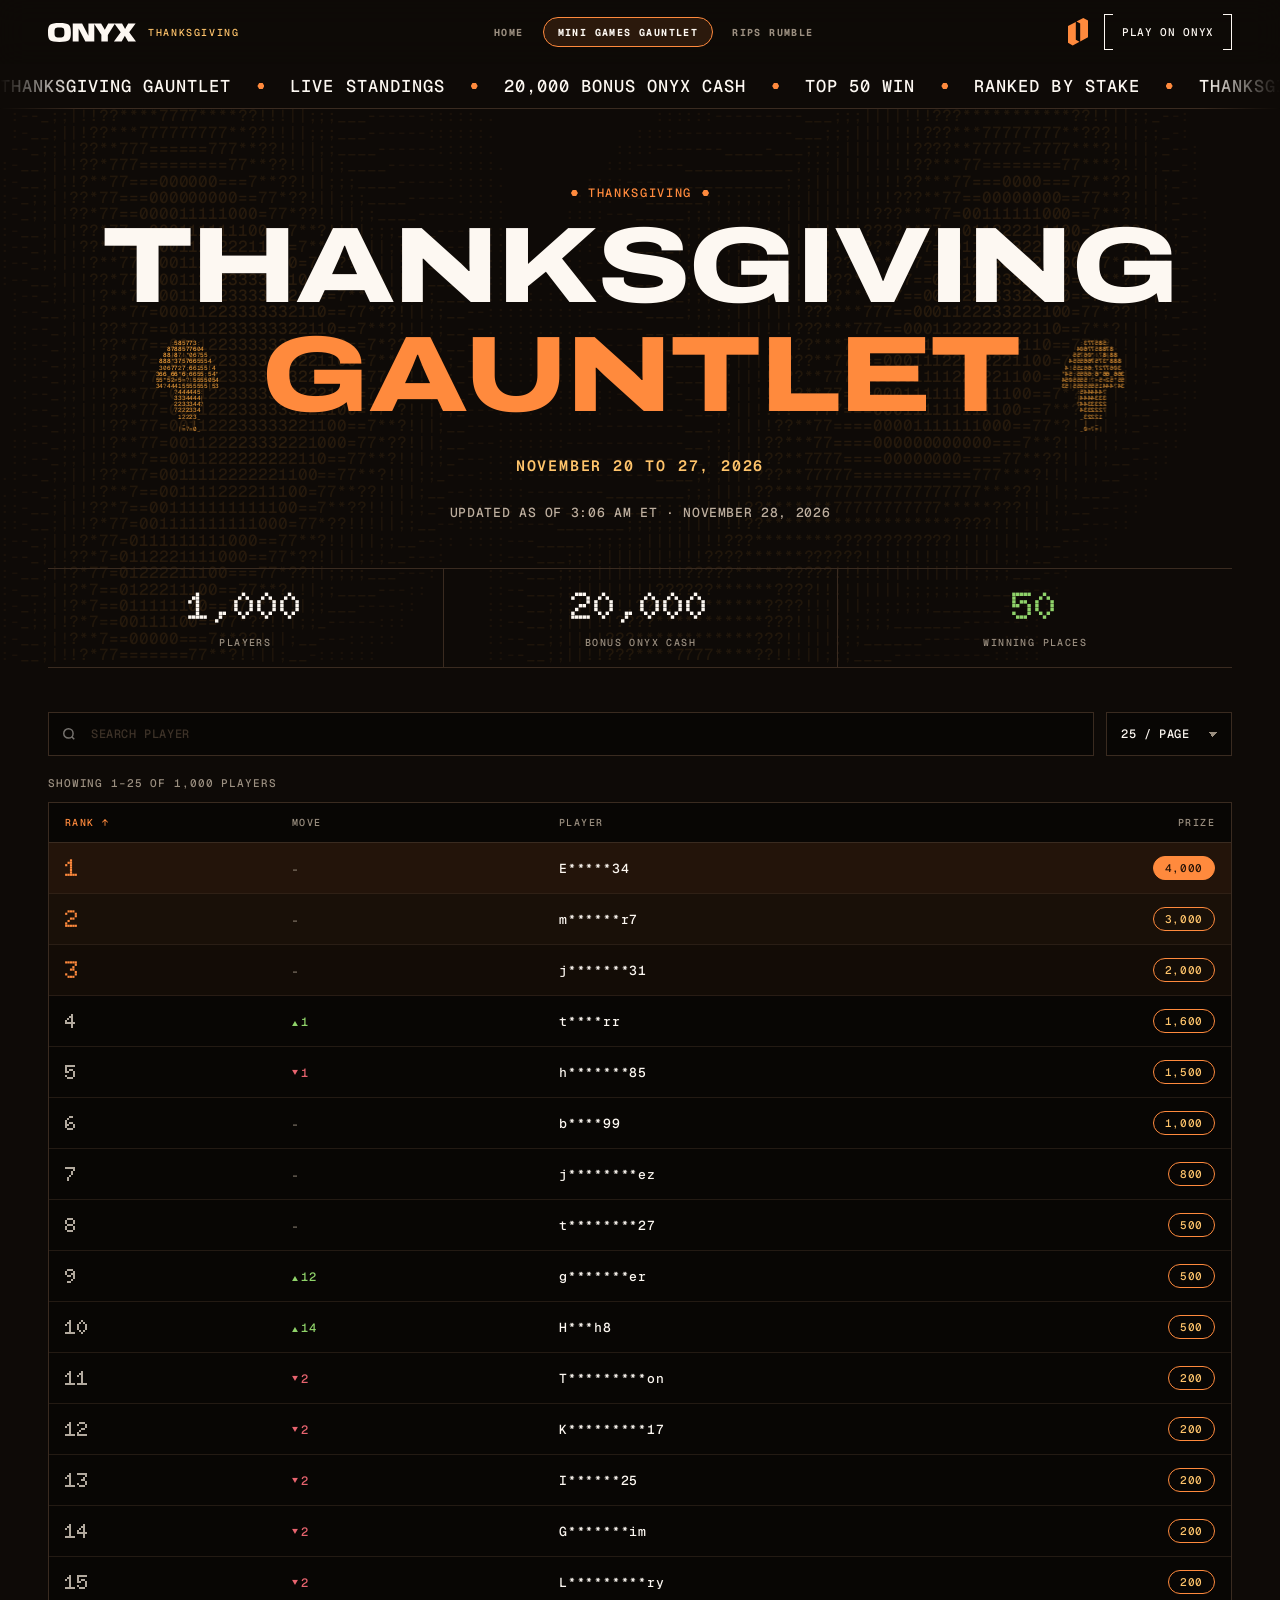
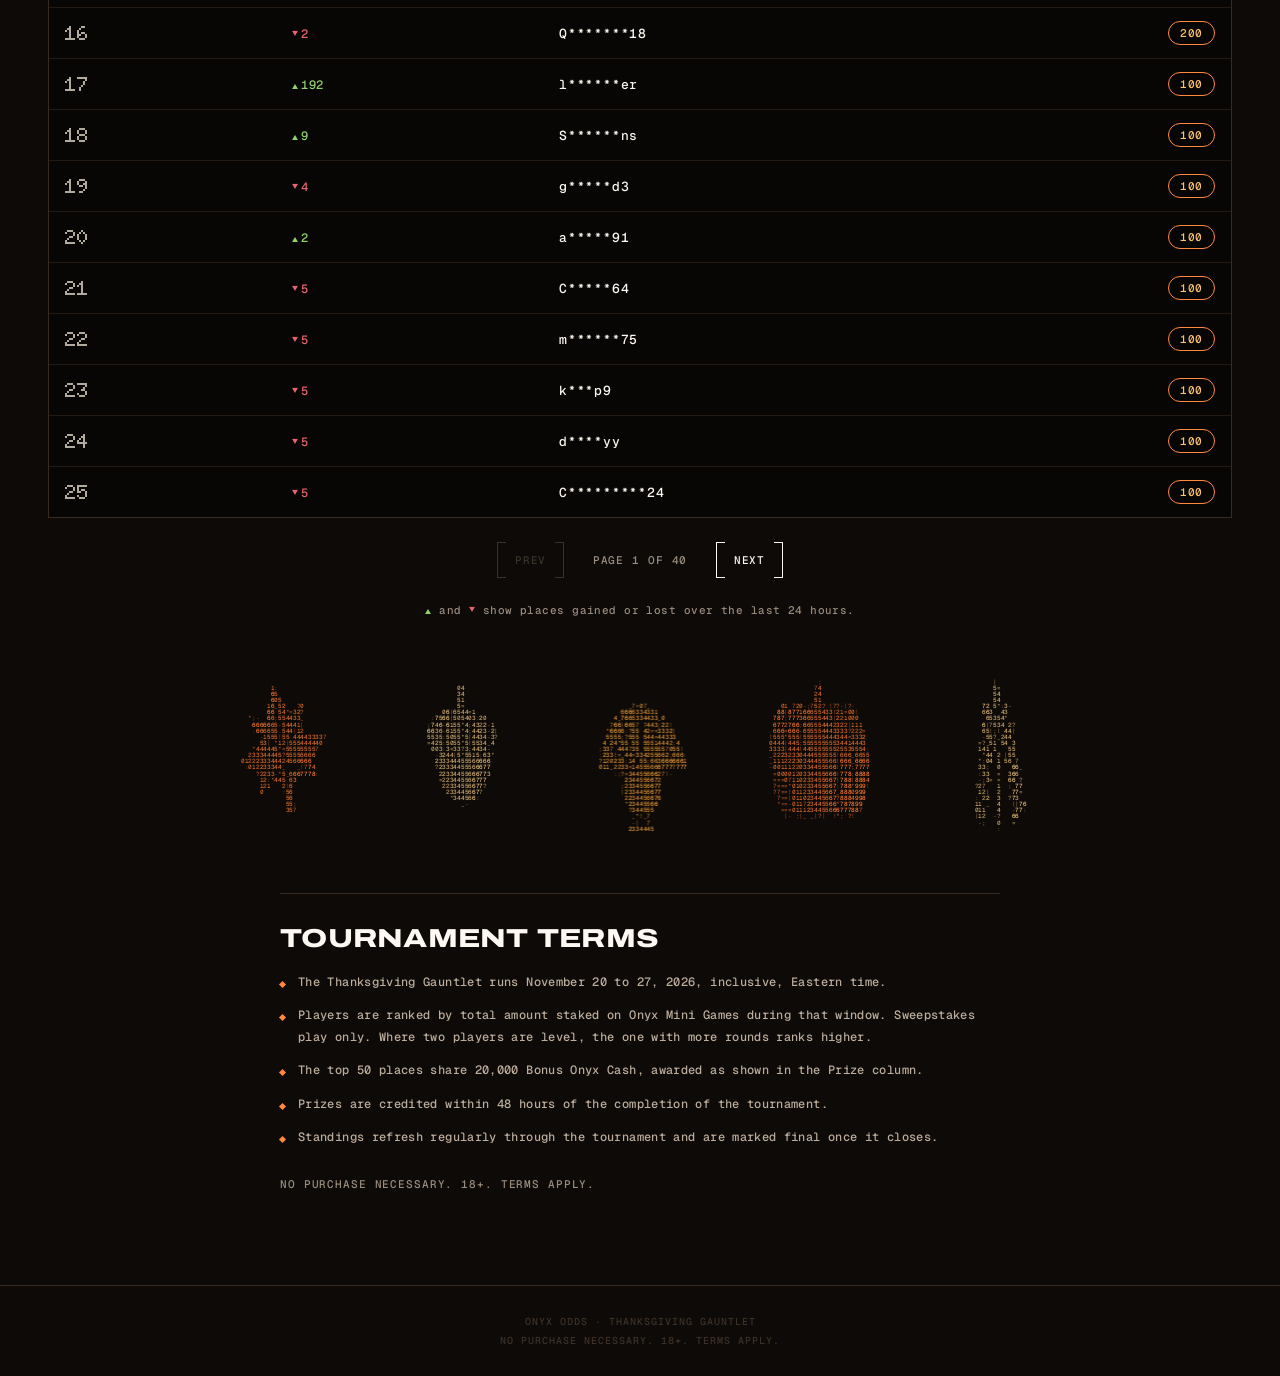
==== gauntlet/index.html @ d3576a2e "Standings 2026-11-28 03:06 EST" ====
<!DOCTYPE html>
<html lang="en">
<head>
<meta charset="UTF-8">
<meta name="viewport" content="width=device-width, initial-scale=1.0, viewport-fit=cover">
<meta name="theme-color" content="#0e0a07">
<title>Onyx Odds — Thanksgiving Gauntlet</title>
<meta name="description" content="Live standings for the Onyx Thanksgiving Gauntlet.">
<meta property="og:type" content="website">
<meta property="og:site_name" content="Onyx Odds">
<meta property="og:title" content="Onyx Odds &mdash; Thanksgiving Gauntlet">
<meta property="og:description" content="Live standings for the Onyx Thanksgiving Gauntlet.">
<meta property="og:url" content="https://onyxjordan.github.io/onyx-gauntlet/gauntlet/">
<!-- Absolute, because an unfurler fetches it on its own and has no page to be
     relative to. Without it Slack shows an empty grey box. -->
<meta property="og:image" content="https://onyxjordan.github.io/onyx-gauntlet/og.png">
<meta property="og:image:type" content="image/png">
<meta property="og:image:width" content="1200">
<meta property="og:image:height" content="630">
<meta property="og:image:alt" content="Onyx Odds">
<meta name="twitter:card" content="summary_large_image">
<meta name="twitter:title" content="Onyx Odds &mdash; Thanksgiving Gauntlet">
<meta name="twitter:description" content="Live standings for the Onyx Thanksgiving Gauntlet.">
<meta name="twitter:image" content="https://onyxjordan.github.io/onyx-gauntlet/og.png">
<link rel="icon" type="image/png" href="https://onyxjordan.github.io/onyx-gauntlet/icon.png">
<link rel="apple-touch-icon" href="https://onyxjordan.github.io/onyx-gauntlet/icon.png">
<!-- The legacy thumbnail hint. Several clients, Slack among them, look for
     this before og:image, and the pages had no site icon at all, so there was
     nothing for any of them to fall back to. -->
<link rel="image_src" href="https://onyxjordan.github.io/onyx-gauntlet/og.png">
<link rel="stylesheet" href="../site.css">
<style>
/* Leaderboard page only. Everything shared with the homepage is in
   site.css, linked above. */
/* controls */
.main{padding:clamp(26px,4vw,44px) 0 clamp(50px,8vw,90px)}
.ctl{display:flex;gap:12px;align-items:center;flex-wrap:wrap;margin-bottom:20px}
.srch{flex:1;min-width:210px;position:relative}
.srch svg{position:absolute;left:14px;top:50%;transform:translateY(-50%);opacity:.45;pointer-events:none}
input[type=text],select{background:var(--ox-ink);border:1px solid var(--ox-stroke);color:var(--ox-white);
  font:500 12px var(--ox-mono);letter-spacing:.05em;text-transform:uppercase;padding:13px 14px;
  outline:none;transition:border-color .2s;border-radius:0;-webkit-appearance:none;appearance:none}
input[type=text]{width:100%;padding-left:42px}
input[type=text]::placeholder{color:var(--ox-600);text-transform:uppercase}
input[type=text]:focus,select:focus{border-color:var(--ox-purple)}
select{cursor:pointer;padding-right:34px;
  background-image:linear-gradient(45deg,transparent 50%,var(--ox-400) 50%),linear-gradient(135deg,var(--ox-400) 50%,transparent 50%);
  background-position:calc(100% - 18px) 50%,calc(100% - 13px) 50%;background-size:5px 5px;background-repeat:no-repeat}
.showing{font:500 11px var(--ox-mono);letter-spacing:.08em;text-transform:uppercase;color:var(--ox-400);margin-bottom:12px}

/* board */
.board{border:1px solid var(--ox-stroke);background:var(--ox-ink)}
table{width:100%;border-collapse:collapse}
thead th{padding:13px 16px;text-align:left;font:500 10px var(--ox-mono);letter-spacing:.14em;
  text-transform:uppercase;color:var(--ox-400);border-bottom:1px solid var(--ox-stroke);
  cursor:pointer;white-space:nowrap;user-select:none;transition:color .15s}
thead th:hover{color:var(--ox-white)}
thead th.on{color:var(--ox-purple)}
thead th.prize,td.prize{text-align:right}
tbody tr{border-bottom:1px solid rgba(var(--ox-stroke-rgb),.55);transition:background .12s}
tbody tr:last-child{border-bottom:0}
tbody tr:hover{background:rgba(var(--ox-accent-rgb),.06)}
tbody tr.t1{background:rgba(var(--ox-accent-rgb),.11)}
tbody tr.t2{background:rgba(var(--ox-accent-rgb),.07)}
tbody tr.t3{background:rgba(var(--ox-accent-rgb),.045)}
td{padding:13px 16px;vertical-align:middle}
.rk{font:900 20px/1 var(--ox-raster);color:var(--ox-200);min-width:30px;display:inline-block}
tr.t1 .rk,tr.t2 .rk,tr.t3 .rk{color:var(--ox-purple);font-size:24px}
.who{font:500 13px var(--ox-mono);letter-spacing:.06em;color:var(--ox-white)}
.pz{display:inline-block;border:1px solid var(--ox-purple);color:var(--ox-lilac);
  font:500 11px var(--ox-mono);letter-spacing:.06em;padding:4px 11px;border-radius:999px}
tr.t1 .pz{background:var(--ox-purple);color:#241206}
.pz0{color:var(--ox-600);font:500 12px var(--ox-mono)}

/* movement since the previous update */
.mv{white-space:nowrap;font:500 12px var(--ox-mono);letter-spacing:.04em;min-width:58px;display:inline-block}
.mv.up{color:var(--ox-green)}
.mv.dn{color:var(--ox-neg)}
.mv.sm{color:var(--ox-mut)}
.mv.nw{color:var(--ox-purple)}
.mv s{text-decoration:none;font-size:10px;margin-right:3px}

.empty{padding:56px 16px;text-align:center}
.empty b{display:block;font:800 18px var(--ox-display);font-stretch:125%;text-transform:uppercase;color:var(--ox-200);margin-bottom:8px}
.empty i{font:500 12px var(--ox-mono);letter-spacing:.06em;text-transform:uppercase;color:var(--ox-400);font-style:normal}

/* harvest row: the same raster art as the hero, small, above the terms */
.harvest{display:grid;grid-template-columns:repeat(5,1fr);gap:14px;
  max-width:880px;margin:52px auto 0}
.harvest canvas{width:100%;height:164px;display:block}
/* Three on a phone, larger, rather than five illegible ones. */
@media(max-width:560px){
  .harvest{grid-template-columns:repeat(3,1fr);gap:8px;max-width:360px}
  .harvest canvas{height:108px}
  .harvest canvas:nth-child(n+4){display:none}
}

/* tournament terms */
.terms{max-width:720px;margin:56px auto 0;padding-top:30px;
  border-top:1px solid var(--ox-stroke)}
.terms h2{margin:0 0 18px;font:800 clamp(18px,2.4vw,26px)/1.1 var(--ox-display);
  font-stretch:125%;letter-spacing:.01em;text-transform:uppercase;color:var(--ox-white)}
.terms ul{margin:0;padding:0;list-style:none}
.terms li{position:relative;padding:0 0 11px 18px;
  font:500 12px/1.85 var(--ox-mono);letter-spacing:.03em;color:var(--ox-body)}
.terms li::before{content:"";position:absolute;left:0;top:11px;width:5px;height:5px;
  background:var(--ox-purple);transform:rotate(45deg)}
.terms p{margin:16px 0 0;font:500 11px/1.8 var(--ox-mono);letter-spacing:.08em;
  text-transform:uppercase;color:var(--ox-mut)}

.legend{max-width:620px;margin:22px auto 0;text-align:center;
  font:500 11px/1.9 var(--ox-mono);letter-spacing:.04em;color:var(--ox-mut)}
/* The table cell reserves a fixed width so the column lines up; in a sentence
   that reads as a gap after each arrow, so drop it here. */
.legend .mv{min-width:0;display:inline}
.legend .mv s{margin-right:0}
.pages{display:flex;align-items:center;justify-content:center;gap:16px;margin-top:24px}
.pages span{min-width:120px;text-align:center;font:500 11px var(--ox-mono);letter-spacing:.08em;
  text-transform:uppercase;color:var(--ox-400)}

@media (max-width:760px){
  .board{border-left:0;border-right:0}
  thead th,td{padding:11px 10px}
}
@media (max-width:460px){
  .mv{min-width:44px;font-size:11px}
  .mv s{margin-right:1px}
  .who{font-size:12px;letter-spacing:.03em}
  .rk{font-size:17px;min-width:22px}
}
</style>
</head>
<body>

<header class="head">
  <div class="wrap head-in">
    <a class="brand" href="https://app.onyxodds.com/" target="_blank" rel="noopener" aria-label="Onyx">
      <svg xmlns="http://www.w3.org/2000/svg" fill="currentColor" viewBox="0 0 218 47" aria-hidden="true"><path d="M28.344 0C4.264 0 0 4.076 0 23.472S4.263 46.85 28.344 46.85s28.25-4.03 28.25-23.378C56.595 4.122 52.426 0 28.345 0m12.134 25.018c0 8.948-2.108 11.01-10.447 11.01h-3.326c-8.433 0-10.495-2.015-10.495-11.01v-3.139c0-8.995 2.061-11.057 10.494-11.057h3.327c8.34 0 10.447 2.062 10.447 11.057zM217.667 45.866l-16.852-23.094L216.776.984h-18.459l-7.616 13.618L183.232.984h-34.294l-8.425 15.88-9.097-15.88h-31.39v30.332L84.378.983h-23.19v44.882h14.57V13.741l16.678 32.125h22.067V2.633l17.475 26.742v16.491h16.023V29.61l17.045-26.911 14.796 20.168-16.803 23h19.115l7.97-14.196 8.053 14.196z"/></svg>
      <span>Thanksgiving</span>
    </a>
    <nav class="tabs"><a class="tab" href="../"><b>Home</b><i>Home</i></a>
      <a class="tab" href="../gauntlet/" aria-current="page"><b>Mini Games Gauntlet</b><i>Gauntlet</i></a>
      <a class="tab" href="../rumble/"><b>Rips Rumble</b><i>Rumble</i></a></nav>
    <nav class="acts">
      <a class="markc" href="https://app.onyxodds.com/" target="_blank" rel="noopener" aria-label="Onyx">
        <svg xmlns="http://www.w3.org/2000/svg" fill="currentColor" viewBox="0 0 100 137" aria-hidden="true"><path d="m39.041 109.178 18.493 9.863-33.972 17.945L0 124.384v-84.11l39.041-20.411zm21.918-81.37-18.493-9.863L76.438 0 100 12.603v84.246L60.959 117.26z"/></svg>
      </a>
      <a class="btn sm" href="https://app.onyxodds.com/" target="_blank" rel="noopener">Play on Onyx</a>
    </nav>
  </div>
</header>

<div class="marq" aria-hidden="true"><div id="mq"></div></div>

<section class="hero" data-ox-host>
  <!-- Full bleed: the ambient texture, and the surface the leaves cascade over.
       The turkey is its own canvas below so it is not lost behind the title. -->
  <canvas class="hero-art" data-ox-art="field" data-ox-tone="amber" data-ox-fade="0" data-ox-calm=".6"
          data-ox-lens="0" data-ox-cell="16" data-ox-idle="200" aria-hidden="true"></canvas>
  <!-- Leaves get their own canvas at full strength. Sharing the textured one
       meant the opacity that quietened the texture dimmed the leaves with it. -->
  <canvas class="hero-leaves" data-ox-art="none" data-ox-lens="0" data-ox-cell="9"
          data-ox-leaves="leaf" data-ox-leaf-tone="ember" data-ox-rain="0"
          aria-hidden="true"></canvas>
  <div class="wrap hero-in">
    <span class="eyebrow">Thanksgiving</span>
    <h1>Thanksgiving
      <span class="gline">
        <canvas class="mini-turkey" data-ox-art="turkey" data-ox-tone="amber" data-ox-fade="0"
                data-ox-calm=".45" data-ox-cell="6" data-ox-lens="0" aria-hidden="true"></canvas>
        <em>Gauntlet</em>
        <canvas class="mini-turkey flip" data-ox-art="turkey" data-ox-tone="amber" data-ox-fade="0"
                data-ox-calm=".45" data-ox-cell="6" data-ox-lens="0" aria-hidden="true"></canvas>
      </span></h1>
    <p class="hero-round">November 20 to 27, 2026</p>
    <p class="hero-sub">Updated as of 3:06 AM ET · November 28, 2026</p>
  </div>
  <div class="wrap">
    <div class="stats">
      <div class="stat"><b id="sPlayers">0</b><i>Players</i></div>
      <div class="stat"><b id="sPool">0</b><i>Bonus Onyx Cash</i></div>
      <div class="stat"><b class="live" id="sPaid">0</b><i>Winning Places</i></div>
    </div>
  </div>
</section>

<main class="main">
  <div class="wrap">
    <div class="ctl">
      <div class="srch">
        <svg width="14" height="14" viewBox="0 0 24 24" fill="none" stroke="currentColor" stroke-width="2.5" aria-hidden="true"><circle cx="11" cy="11" r="8"/><path d="m21 21-4.35-4.35"/></svg>
        <input type="text" id="q" placeholder="Search player" aria-label="Search player">
      </div>
      <select id="ps" aria-label="Rows per page">
        <option value="25">25 / page</option>
        <option value="50">50 / page</option>
        <option value="100">100 / page</option>
        <option value="250">250 / page</option>
      </select>
    </div>
    <div class="showing" id="show"></div>
    <div class="board">
      <table>
        <thead><tr>
          <th id="h-r" class="on" onclick="sb('r')">Rank</th>
          <th id="h-d" onclick="sb('d')" title="Places gained or lost over the last 24 hours">Move</th>
          <th id="h-u" onclick="sb('u')">Player</th>
          <th id="h-p" class="prize" onclick="sb('p')">Prize</th>
        </tr></thead>
        <tbody id="tb"></tbody>
      </table>
    </div>
    <div class="pages">
      <button class="btn sm" type="button" onclick="go(-1)">Prev</button>
      <span id="pi"></span>
      <button class="btn sm" type="button" onclick="go(1)">Next</button>
    </div>
    <p class="legend">
      <span class="mv up"><s>&#9650;</s></span> and <span class="mv dn"><s>&#9660;</s></span>
      show places gained or lost over the last 24 hours.
    </p>

    <div class="harvest" aria-hidden="true"><canvas data-ox-art="leaf" data-ox-tone="ember" data-ox-fade="0" data-ox-calm=".5" data-ox-cell="6"></canvas>
      <canvas data-ox-art="acorn" data-ox-tone="wheat" data-ox-fade="0" data-ox-calm=".5" data-ox-cell="6"></canvas>
      <canvas data-ox-art="turkey" data-ox-tone="amber" data-ox-fade="0" data-ox-calm=".5" data-ox-cell="6"></canvas>
      <canvas data-ox-art="pumpkin" data-ox-tone="ember" data-ox-fade="0" data-ox-calm=".5" data-ox-cell="6"></canvas>
      <canvas data-ox-art="wheat" data-ox-tone="wheat" data-ox-fade="0" data-ox-calm=".5" data-ox-cell="6"></canvas></div>

    <section class="terms">
      <h2>Tournament Terms</h2>
      <ul>
        <li>The Thanksgiving Gauntlet runs November 20 to 27, 2026, inclusive, Eastern time.</li>
        <li>Players are ranked by total amount staked on Onyx Mini Games during that window. Sweepstakes play only.
            Where two players are level, the one with more rounds ranks higher.</li>
        <li>The top 50 places share 20,000 Bonus Onyx Cash, awarded as
            shown in the Prize column.</li>
        <li>Prizes are credited within 48 hours of the completion of the
            tournament.</li>
        <li>Standings refresh regularly through the tournament and are marked
            final once it closes.</li>
      </ul>
      <p>No purchase necessary. 18+. Terms apply.</p>
    </section>
  </div>
</main>

<footer>
  <div class="wrap">
    <p>Onyx Odds &middot; Thanksgiving Gauntlet<br>No purchase necessary. 18+. Terms apply.</p>
  </div>
</footer>

<script>
var ALL=[{"r":1,"u":"E*****34","p":4000,"d":0,"k":"8d07811b850d"},{"r":2,"u":"m******r7","p":3000,"d":0,"k":"388a822385fe"},{"r":3,"u":"j*******31","p":2000,"d":0,"k":"5f2f7535afd9"},{"r":4,"u":"t****rr","p":1600,"d":1,"k":"e1775f58d27f"},{"r":5,"u":"h*******85","p":1500,"d":-1,"k":"0c96a362e2d3"},{"r":6,"u":"b****99","p":1000,"d":0,"k":"1bf4ad223b48"},{"r":7,"u":"j********ez","p":800,"d":0,"k":"fa6425e36975"},{"r":8,"u":"t********27","p":500,"d":0,"k":"1ff88edfb3f5"},{"r":9,"u":"g*******er","p":500,"d":12,"k":"b140bfd20a67"},{"r":10,"u":"H***h8","p":500,"d":14,"k":"0f004abae9a4"},{"r":11,"u":"T*********on","p":200,"d":-2,"k":"90da86024763"},{"r":12,"u":"K*********17","p":200,"d":-2,"k":"07ac564e4df6"},{"r":13,"u":"I******25","p":200,"d":-2,"k":"093f4045dd74"},{"r":14,"u":"G*******im","p":200,"d":-2,"k":"fba2e3c5db3b"},{"r":15,"u":"L*********ry","p":200,"d":-2,"k":"a7526d3754f1"},{"r":16,"u":"Q*******18","p":200,"d":-2,"k":"fb7f7fb32d43"},{"r":17,"u":"l******er","p":100,"d":192,"k":"93b079609c2a"},{"r":18,"u":"S******ns","p":100,"d":9,"k":"77557f3ba5ca"},{"r":19,"u":"g*****d3","p":100,"d":-4,"k":"ea9e7e23de61"},{"r":20,"u":"a*****91","p":100,"d":2,"k":"37280d349014"},{"r":21,"u":"C*****64","p":100,"d":-5,"k":"dee3e1f36ea0"},{"r":22,"u":"m******75","p":100,"d":-5,"k":"cd81cbe062ca"},{"r":23,"u":"k***p9","p":100,"d":-5,"k":"5e7d9d679b19"},{"r":24,"u":"d****yy","p":100,"d":-5,"k":"d1b54d44775f"},{"r":25,"u":"C*********24","p":100,"d":-5,"k":"9ac2d0423467"},{"r":26,"u":"u*********02","p":100,"d":-3,"k":"744fd2933aa2"},{"r":27,"u":"a*********78","p":100,"d":-2,"k":"b71eaba492c9"},{"r":28,"u":"c*******32","p":100,"d":-2,"k":"36b2883d6254"},{"r":29,"u":"m*******e1","p":100,"d":3,"k":"e8d0c44d4840"},{"r":30,"u":"d***23","p":100,"d":-2,"k":"81ab4d633092"},{"r":31,"u":"N*******88","p":100,"d":51,"k":"ea1740fd4d36"},{"r":32,"u":"M*****15","p":100,"d":-3,"k":"1dc336c64acd"},{"r":33,"u":"L***i1","p":100,"d":-3,"k":"a4e8ec73c1f9"},{"r":34,"u":"k*****************60","p":100,"d":-3,"k":"228ada71a886"},{"r":35,"u":"g**************lo","p":100,"d":-2,"k":"c2922f3667c6"},{"r":36,"u":"j*****11","p":100,"d":433,"k":"1fbfe25d45fd"},{"r":37,"u":"e*****an","p":100,"d":-1,"k":"f675593adfbd"},{"r":38,"u":"J***13","p":100,"d":-4,"k":"5c88fdab7ed7"},{"r":39,"u":"s*****90","p":100,"d":0,"k":"eae59fe55626"},{"r":40,"u":"j******se","p":100,"d":1,"k":"54e2d3caa1c0"},{"r":41,"u":"B***ck","p":100,"d":86,"k":"289f98234e4a"},{"r":42,"u":"i******ru","p":100,"d":-7,"k":"6c1e5831511e"},{"r":43,"u":"b****************96","p":100,"d":30,"k":"35ef6d86cf72"},{"r":44,"u":"Z*******ss","p":100,"d":-7,"k":"e7bc7df16b82"},{"r":45,"u":"N************32","p":100,"d":-2,"k":"4fa682bd6a18"},{"r":46,"u":"P***********06","p":100,"d":-8,"k":"add30dd752ba"},{"r":47,"u":"a*******34","p":100,"d":18,"k":"400137650f8c"},{"r":48,"u":"G*********rC","p":100,"d":-8,"k":"7a8e9ab630b7"},{"r":49,"u":"a******th","p":100,"d":29,"k":"2191d71bb115"},{"r":50,"u":"C*****me","p":100,"d":40,"k":"b98138b4e4f8"},{"r":51,"u":"j******an","p":0,"d":-6,"k":"5c49fd94d481"},{"r":52,"u":"g********hy","p":0,"d":-10,"k":"3642f5e9f370"},{"r":53,"u":"u*********11","p":0,"d":4,"k":"0b062fd7d584"},{"r":54,"u":"m****30","p":0,"d":4,"k":"f3e9d5c00401"},{"r":55,"u":"s***13","p":0,"d":-11,"k":"74548789566c"},{"r":56,"u":"e***nq","p":0,"d":-8,"k":"fa323f87eddd"},{"r":57,"u":"J************37","p":0,"d":-11,"k":"f23eb4c7749a"},{"r":58,"u":"t*****96","p":0,"d":-11,"k":"6ca2a6d834f3"},{"r":59,"u":"M**********22","p":0,"d":0,"k":"866b580ea00d"},{"r":60,"u":"s********ks","p":0,"d":-11,"k":"c378c577d5a6"},{"r":61,"u":"B****r9","p":0,"d":-11,"k":"a5a572d92222"},{"r":62,"u":"m****ck","p":0,"d":-11,"k":"93c37d3703de"},{"r":63,"u":"b******49","p":0,"d":-11,"k":"5bd720df57c4"},{"r":64,"u":"C****06","p":0,"d":-11,"k":"8df0a151a931"},{"r":65,"u":"S********ae","p":0,"d":-4,"k":"8ce4b76e5e2e"},{"r":66,"u":"c******************68","p":0,"d":154,"k":"62d2b37dd1c6"},{"r":67,"u":"j******21","p":0,"d":-13,"k":"bcb5b142f1c5"},{"r":68,"u":"S***10","p":0,"d":-13,"k":"71c80d8c98e8"},{"r":69,"u":"2******ge","p":0,"d":-13,"k":"e48df2e7b76c"},{"r":70,"u":"F******ke","p":0,"d":-10,"k":"821799fc4bc6"},{"r":71,"u":"b******86","p":0,"d":-4,"k":"9f03727d8fc1"},{"r":72,"u":"s*********ow","p":0,"d":-6,"k":"766d47fed39c"},{"r":73,"u":"f***********02","p":0,"d":-10,"k":"be10a8c9c17b"},{"r":74,"u":"u*********79","p":0,"d":-12,"k":"a416a6bfde85"},{"r":75,"u":"W******rt","p":0,"d":-11,"k":"26cbbc915c62"},{"r":76,"u":"k*******13","p":0,"d":24,"k":"4e66d92c0e52"},{"r":77,"u":"P****10","p":0,"d":10,"k":"e9d78c959996"},{"r":78,"u":"S*********30","p":0,"d":98,"k":"981340d6fc29"},{"r":79,"u":"n**********22","p":0,"d":-11,"k":"5b0088f8b621"},{"r":80,"u":"C**********66","p":0,"d":-11,"k":"1c27f8c9c25f"},{"r":81,"u":"K******13","p":0,"d":90,"k":"30769c05ce72"},{"r":82,"u":"M*****22","p":0,"d":39,"k":"a7928bb65287"},{"r":83,"u":"S************ey","p":0,"d":-13,"k":"5deb85d10d3c"},{"r":84,"u":"D***ad","p":0,"d":-13,"k":"ebbf89d2b787"},{"r":85,"u":"E***yy","p":0,"d":-13,"k":"aca3da7c2a9f"},{"r":86,"u":"p******72","p":0,"d":-12,"k":"33adde903b65"},{"r":87,"u":"y*******o2","p":0,"d":-12,"k":"bb3a8d58f808"},{"r":88,"u":"T******34","p":0,"d":-12,"k":"6e984d5b6aa1"},{"r":89,"u":"a***********ty","p":0,"d":-12,"k":"11b48ce7fc80"},{"r":90,"u":"N***37","p":0,"d":-5,"k":"73ff49011362"},{"r":91,"u":"k***********86","p":0,"d":-12,"k":"3d84d4532ce9"},{"r":92,"u":"n***en","p":0,"d":-9,"k":"0986f9901fc7"},{"r":93,"u":"V*************93","p":0,"d":13,"k":"83583e67e8d6"},{"r":94,"u":"t*********ro","p":0,"d":-14,"k":"24bf631e1cd8"},{"r":95,"u":"x****d_","p":0,"d":-14,"k":"3ac23e068f9e"},{"r":96,"u":"d***************93","p":0,"d":-12,"k":"600ce605ed00"},{"r":97,"u":"p*******13","p":0,"d":-11,"k":"8822c0f38934"},{"r":98,"u":"G*******n2","p":0,"d":-10,"k":"7e81dc37c94f"},{"r":99,"u":"Z******10","p":0,"d":null,"k":"2435dfc6a559"},{"r":100,"u":"u*********50","p":0,"d":-11,"k":"e1293e03f957"},{"r":101,"u":"c***in","p":0,"d":8,"k":"9957fd6d7c10"},{"r":102,"u":"B*****40","p":0,"d":-11,"k":"2f5d1f88440a"},{"r":103,"u":"u*********40","p":0,"d":-11,"k":"928c32dfc4fe"},{"r":104,"u":"k******rk","p":0,"d":31,"k":"701666b6f67b"},{"r":105,"u":"R******in","p":0,"d":-12,"k":"745ba8131f9a"},{"r":106,"u":"C*****94","p":0,"d":7,"k":"afe7742c64ea"},{"r":107,"u":"C********ls","p":0,"d":-13,"k":"cd650ba399cb"},{"r":108,"u":"b*******42","p":0,"d":-13,"k":"3d3eb967defc"},{"r":109,"u":"A****19","p":0,"d":484,"k":"9627db00c3dc"},{"r":110,"u":"S***********37","p":0,"d":9,"k":"2e0b4f4b6761"},{"r":111,"u":"d********ne","p":0,"d":-15,"k":"3b5a96c23b69"},{"r":112,"u":"a*****35","p":0,"d":-15,"k":"75881387351e"},{"r":113,"u":"a**********os","p":0,"d":-15,"k":"25bc0f0ee767"},{"r":114,"u":"m*****93","p":0,"d":12,"k":"edb128af9264"},{"r":115,"u":"l********l1","p":0,"d":null,"k":"b05d596b6214"},{"r":116,"u":"j*****08","p":0,"d":-13,"k":"083cc04bb2c9"},{"r":117,"u":"c********ng","p":0,"d":-18,"k":"c5b8dfec3de8"},{"r":118,"u":"w******32","p":0,"d":128,"k":"e9808749833a"},{"r":119,"u":"c*****in","p":0,"d":-14,"k":"cf16406640f1"},{"r":120,"u":"R****nn","p":0,"d":-19,"k":"a61560ce8ae6"},{"r":121,"u":"d*****31","p":0,"d":-11,"k":"935c7af390be"},{"r":122,"u":"t****yx","p":0,"d":-20,"k":"27783a182e0b"},{"r":123,"u":"h****************40","p":0,"d":-19,"k":"586ab9837006"},{"r":124,"u":"F*****26","p":0,"d":-13,"k":"1b2bc82be9c4"},{"r":125,"u":"L************ks","p":0,"d":-18,"k":"7673e2d1114c"},{"r":126,"u":"h***52","p":0,"d":-18,"k":"b4caa3f0e9ab"},{"r":127,"u":"p*********ep","p":0,"d":15,"k":"e1ab222ec2ca"},{"r":128,"u":"B****69","p":0,"d":3,"k":"f07816c83087"},{"r":129,"u":"A*************._","p":0,"d":-17,"k":"e3e0e4d624a7"},{"r":130,"u":"S****14","p":0,"d":-15,"k":"2d8520b71a54"},{"r":131,"u":"u*********34","p":0,"d":-11,"k":"3d7120d3d925"},{"r":132,"u":"T*******22","p":0,"d":-18,"k":"cefd650cce2e"},{"r":133,"u":"d**********45","p":0,"d":-17,"k":"3790fb7407ec"},{"r":134,"u":"R***91","p":0,"d":-17,"k":"f506bde5d28a"},{"r":135,"u":"p*********34","p":0,"d":-1,"k":"296a14d7c3a6"},{"r":136,"u":"B***ez","p":0,"d":-4,"k":"16a5fc4f6e52"},{"r":137,"u":"R****83","p":0,"d":-19,"k":"b93730086b80"},{"r":138,"u":"c**********24","p":0,"d":-16,"k":"a885fb601db5"},{"r":139,"u":"e****er","p":0,"d":30,"k":"56ecd086f83a"},{"r":140,"u":"k***68","p":0,"d":-17,"k":"537d813603d1"},{"r":141,"u":"a******91","p":0,"d":-17,"k":"91899599ee56"},{"r":142,"u":"S*********06","p":0,"d":null,"k":"7c4d887919bf"},{"r":143,"u":"r********ha","p":0,"d":-7,"k":"0e0c3264081d"},{"r":144,"u":"B*******52","p":0,"d":-11,"k":"a5043c8148b8"},{"r":145,"u":"k*****bm","p":0,"d":62,"k":"ae659ac7796d"},{"r":146,"u":"C**********88","p":0,"d":-21,"k":"6dd3d5781154"},{"r":147,"u":"n******12","p":0,"d":9,"k":"7ff9a9c7d1ce"},{"r":148,"u":"R********do","p":0,"d":-20,"k":"1d7250cc3856"},{"r":149,"u":"n******24","p":0,"d":-19,"k":"89e2681ebd73"},{"r":150,"u":"a*****************95","p":0,"d":-21,"k":"d72d278f44ac"},{"r":151,"u":"R******tt","p":0,"d":19,"k":"3877792229a2"},{"r":152,"u":"h******14","p":0,"d":288,"k":"463074bda27e"},{"r":153,"u":"i******13","p":0,"d":-13,"k":"538b33dc997d"},{"r":154,"u":"b***********13","p":0,"d":39,"k":"5eff632961a7"},{"r":155,"u":"H*****va","p":0,"d":-18,"k":"8024f39aae6c"},{"r":156,"u":"i*********ot","p":0,"d":-18,"k":"0af1cc69b396"},{"r":157,"u":"e*********93","p":0,"d":21,"k":"9cb794d8077c"},{"r":158,"u":"R**********08","p":0,"d":-19,"k":"c401beaa7a4e"},{"r":159,"u":"B*****03","p":0,"d":null,"k":"a0f5f9395841"},{"r":160,"u":"k*******06","p":0,"d":-8,"k":"963118546b8e"},{"r":161,"u":"D***********83","p":0,"d":-20,"k":"0b5a13470859"},{"r":162,"u":"i*******ne","p":0,"d":-19,"k":"1dbdbbca408c"},{"r":163,"u":"Q**********57","p":0,"d":-13,"k":"1a8d2efd843d"},{"r":164,"u":"l********ll","p":0,"d":-20,"k":"e89385da6ab5"},{"r":165,"u":"k**********64","p":0,"d":-20,"k":"9e570c7b9f21"},{"r":166,"u":"j******30","p":0,"d":-20,"k":"b3a1d43798f5"},{"r":167,"u":"R***********77","p":0,"d":-20,"k":"598cd42b6a91"},{"r":168,"u":"J***24","p":0,"d":-17,"k":"54f7ed361ac5"},{"r":169,"u":"j*******81","p":0,"d":-21,"k":"ad9954cdf2e0"},{"r":170,"u":"t*****10","p":0,"d":-21,"k":"adeae9429908"},{"r":171,"u":"S***********85","p":0,"d":-14,"k":"f29c7b6860e7"},{"r":172,"u":"M*****an","p":0,"d":-19,"k":"7c0c5c92f496"},{"r":173,"u":"r******97","p":0,"d":42,"k":"e3d5423a7d12"},{"r":174,"u":"y*******re","p":0,"d":-20,"k":"33d230b94755"},{"r":175,"u":"t********nn","p":0,"d":291,"k":"7bb3a9426918"},{"r":176,"u":"R******wd","p":0,"d":-21,"k":"e937011b2331"},{"r":177,"u":"m********in","p":0,"d":-19,"k":"c4f71d2c02cf"},{"r":178,"u":"s*******84","p":0,"d":39,"k":"ed324c4b558d"},{"r":179,"u":"4***V4","p":0,"d":-20,"k":"e5c712d7beaa"},{"r":180,"u":"j************05","p":0,"d":90,"k":"31ab0e6504cc"},{"r":181,"u":"G*****20","p":0,"d":-21,"k":"b9bbdc11e0e9"},{"r":182,"u":"S************55","p":0,"d":14,"k":"9d03588c69cf"},{"r":183,"u":"j******xb","p":0,"d":-22,"k":"c44a740893f4"},{"r":184,"u":"r******od","p":0,"d":-22,"k":"eec046c65c48"},{"r":185,"u":"u*********03","p":0,"d":-19,"k":"c49b286cc249"},{"r":186,"u":"L*************06","p":0,"d":-23,"k":"a32310dd9f7a"},{"r":187,"u":"b******30","p":0,"d":281,"k":"8608993de363"},{"r":188,"u":"h****97","p":0,"d":-24,"k":"42318a32f9b2"},{"r":189,"u":"j****88","p":0,"d":-21,"k":"b80c69a806c3"},{"r":190,"u":"L**********ds","p":0,"d":-25,"k":"9c655fac37f9"},{"r":191,"u":"R****34","p":0,"d":-24,"k":"84c771fef8ad"},{"r":192,"u":"C***yn","p":0,"d":-18,"k":"5aad99c639e5"},{"r":193,"u":"j*******le","p":0,"d":284,"k":"8630a6fe7643"},{"r":194,"u":"T*******04","p":0,"d":-22,"k":"bfb2375c86b0"},{"r":195,"u":"O********ie","p":0,"d":-22,"k":"66679d768c16"},{"r":196,"u":"s******60","p":0,"d":-21,"k":"5aafd449c184"},{"r":197,"u":"M***********29","p":0,"d":-7,"k":"744ac6cb67ea"},{"r":198,"u":"R******id","p":0,"d":99,"k":"302b4aa647bc"},{"r":199,"u":"G*****n5","p":0,"d":-22,"k":"2fb106da09ee"},{"r":200,"u":"S*********97","p":0,"d":44,"k":"bea124a3de9e"},{"r":201,"u":"c******am","p":0,"d":50,"k":"aaf7f5b7eeba"},{"r":202,"u":"p*****2k","p":0,"d":-23,"k":"a2afbf0d724c"},{"r":203,"u":"c*******51","p":0,"d":-17,"k":"b06e5469a13f"},{"r":204,"u":"s******er","p":0,"d":-7,"k":"50d7630df9fe"},{"r":205,"u":"A**********71","p":0,"d":457,"k":"221547877079"},{"r":206,"u":"k*********xe","p":0,"d":-26,"k":"bc64b652733f"},{"r":207,"u":"p********as","p":0,"d":-26,"k":"860e6eae5a99"},{"r":208,"u":"c***12","p":0,"d":-25,"k":"7c120d10ab7e"},{"r":209,"u":"m*********er","p":0,"d":-14,"k":"fd1019761440"},{"r":210,"u":"A**********wn","p":0,"d":-19,"k":"2687a8223fc9"},{"r":211,"u":"a********88","p":0,"d":-11,"k":"d43c8fa2dcd2"},{"r":212,"u":"X******ts","p":0,"d":-30,"k":"6dac38594353"},{"r":213,"u":"c*******09","p":0,"d":-29,"k":"89437075586d"},{"r":214,"u":"b******56","p":0,"d":-29,"k":"981becacda96"},{"r":215,"u":"j******00","p":0,"d":-16,"k":"441754dfbc07"},{"r":216,"u":"D*********en","p":0,"d":-29,"k":"5ac516dffe97"},{"r":217,"u":"N********bt","p":0,"d":-25,"k":"50f0ec01c149"},{"r":218,"u":"M*******ke","p":0,"d":-30,"k":"fcad8c50dbf7"},{"r":219,"u":"s******22","p":0,"d":-30,"k":"688e9f0001b0"},{"r":220,"u":"d***50","p":0,"d":-9,"k":"73509d01c7a8"},{"r":221,"u":"L*******70","p":0,"d":38,"k":"9fc40c8161be"},{"r":222,"u":"L*******in","p":0,"d":-10,"k":"73ea614eac8f"},{"r":223,"u":"H********ra","p":0,"d":163,"k":"3b14e9746695"},{"r":224,"u":"D********32","p":0,"d":-16,"k":"7e40911fdaf3"},{"r":225,"u":"d****10","p":0,"d":0,"k":"5690b55d1bc6"},{"r":226,"u":"S******17","p":0,"d":49,"k":"564d8747d82a"},{"r":227,"u":"R*********29","p":0,"d":-33,"k":"cf868e2a6fdf"},{"r":228,"u":"C******ff","p":0,"d":25,"k":"24fae99707f5"},{"r":229,"u":"r*******ks","p":0,"d":76,"k":"8809f03446e7"},{"r":230,"u":"G**********25","p":0,"d":24,"k":"5f663867ad7f"},{"r":231,"u":"T*****gg","p":0,"d":-33,"k":"e80f5faf5044"},{"r":232,"u":"C*******87","p":0,"d":-18,"k":"c3ca44d138a5"},{"r":233,"u":"c********12","p":0,"d":-27,"k":"e324ad2f7bf0"},{"r":234,"u":"Y***on","p":0,"d":-32,"k":"96edbf6fdea4"},{"r":235,"u":"j********25","p":0,"d":-34,"k":"fbc26d89b51d"},{"r":236,"u":"J*****97","p":0,"d":-33,"k":"323b23a6652c"},{"r":237,"u":"Q*******l9","p":0,"d":-33,"k":"86b8b542614d"},{"r":238,"u":"H***yd","p":0,"d":-33,"k":"cef258b92e4f"},{"r":239,"u":"u*********93","p":0,"d":17,"k":"6b86f1cf5091"},{"r":240,"u":"j*********02","p":0,"d":null,"k":"60f6dafa7dcd"},{"r":241,"u":"s****ss","p":0,"d":110,"k":"b8a0446977e9"},{"r":242,"u":"s************00","p":0,"d":536,"k":"06c162815658"},{"r":243,"u":"u*********70","p":0,"d":-33,"k":"bf637ce1b330"},{"r":244,"u":"w**********ez","p":0,"d":-16,"k":"c37385c5d406"},{"r":245,"u":"S******79","p":0,"d":72,"k":"73507414800b"},{"r":246,"u":"S****ch","p":0,"d":-33,"k":"21e01f2fc286"},{"r":247,"u":"j********0_","p":0,"d":-31,"k":"c8aa3acbae71"},{"r":248,"u":"S*****21","p":0,"d":-27,"k":"b334c309876b"},{"r":249,"u":"C***ye","p":0,"d":-31,"k":"cb601b8aa40b"},{"r":250,"u":"d*****56","p":0,"d":-31,"k":"d3207133989f"},{"r":251,"u":"T*********ed","p":0,"d":-29,"k":"04b98d0377b5"},{"r":252,"u":"n****ya","p":0,"d":-23,"k":"e99f6c5be211"},{"r":253,"u":"O*******an","p":0,"d":-29,"k":"2a3214208784"},{"r":254,"u":"v******ak","p":0,"d":-28,"k":"c4798665c248"},{"r":255,"u":"a*****be","p":0,"d":-32,"k":"4399e7bac208"},{"r":256,"u":"T*****39","p":0,"d":-29,"k":"e727f938033b"},{"r":257,"u":"B********23","p":0,"d":4,"k":"978d48a341d7"},{"r":258,"u":"U******27","p":0,"d":-17,"k":"22036305564a"},{"r":259,"u":"L*****52","p":0,"d":-29,"k":"68b340376cd7"},{"r":260,"u":"u*********65","p":0,"d":-29,"k":"5852c770fabe"},{"r":261,"u":"n*********67","p":0,"d":-6,"k":"48ee1c303c7b"},{"r":262,"u":"t****is","p":0,"d":-30,"k":"b919420cc646"},{"r":263,"u":"a*********er","p":0,"d":-30,"k":"47c3e8c0eb4c"},{"r":264,"u":"S********77","p":0,"d":-30,"k":"ce828b195634"},{"r":265,"u":"s*****uz","p":0,"d":-30,"k":"01bf9c841219"},{"r":266,"u":"Z*********74","p":0,"d":-30,"k":"09403e6d384c"},{"r":267,"u":"F********l1","p":0,"d":-20,"k":"d6e40308ae2b"},{"r":268,"u":"d**********19","p":0,"d":-31,"k":"a18820dfe272"},{"r":269,"u":"t********ez","p":0,"d":-21,"k":"eb2811ca23ce"},{"r":270,"u":"c****w5","p":0,"d":-32,"k":"59b0fb510744"},{"r":271,"u":"b*******10","p":0,"d":-32,"k":"a2ea93f0ae8e"},{"r":272,"u":"t*******************42","p":0,"d":-32,"k":"77135b13d46e"},{"r":273,"u":"P****23","p":0,"d":47,"k":"c1dab6b58724"},{"r":274,"u":"C**********op","p":0,"d":30,"k":"78ab847b5c9a"},{"r":275,"u":"S*********67","p":0,"d":-33,"k":"ac8b6b48a6f2"},{"r":276,"u":"D*******kd","p":0,"d":-33,"k":"0d7aa0807cfe"},{"r":277,"u":"K********21","p":0,"d":58,"k":"f0729b408db3"},{"r":278,"u":"T*************at","p":0,"d":-33,"k":"681af8106175"},{"r":279,"u":"c********91","p":0,"d":-30,"k":"5994be09827e"},{"r":280,"u":"B**********17","p":0,"d":-30,"k":"aa4ec6771099"},{"r":281,"u":"S***********17","p":0,"d":9,"k":"5a2ccbe43e92"},{"r":282,"u":"p*******21","p":0,"d":-30,"k":"d3aa75965482"},{"r":283,"u":"r********84","p":0,"d":86,"k":"a2c977d4b043"},{"r":284,"u":"f****10","p":0,"d":250,"k":"e8767ef1486e"},{"r":285,"u":"j********24","p":0,"d":45,"k":"2db3fd1a390a"},{"r":286,"u":"j*****18","p":0,"d":-29,"k":"db1fb2431463"},{"r":287,"u":"L*********97","p":0,"d":null,"k":"a244c738437a"},{"r":288,"u":"k*****dy","p":0,"d":7,"k":"42a977ee80ad"},{"r":289,"u":"T***26","p":0,"d":-31,"k":"0f815eefe492"},{"r":290,"u":"D******00","p":0,"d":-30,"k":"3727d91a2842"},{"r":291,"u":"J*****e1","p":0,"d":-24,"k":"0316bd86bb68"},{"r":292,"u":"r******av","p":0,"d":-30,"k":"537b6fac710b"},{"r":293,"u":"H*********48","p":0,"d":-27,"k":"f735e48e3d9b"},{"r":294,"u":"R**********80","p":0,"d":null,"k":"4b8f5746c902"},{"r":295,"u":"s********at","p":0,"d":49,"k":"cc1194a512ca"},{"r":296,"u":"d********op","p":0,"d":-33,"k":"b2959f1f3ded"},{"r":297,"u":"A**********43","p":0,"d":-33,"k":"cecad1de171e"},{"r":298,"u":"M***ak","p":0,"d":-33,"k":"db4f62862a62"},{"r":299,"u":"h******ck","p":0,"d":-31,"k":"54dec64ab3e9"},{"r":300,"u":"D*****rn","p":0,"d":-31,"k":"f4e297303036"},{"r":301,"u":"b******14","p":0,"d":112,"k":"0ef0073c4c90"},{"r":302,"u":"m******at","p":0,"d":-6,"k":"d32866bef43d"},{"r":303,"u":"p*****oo","p":0,"d":-32,"k":"6f2dfe674a0e"},{"r":304,"u":"s***s1","p":0,"d":69,"k":"0ab66bd27a2b"},{"r":305,"u":"s*****23","p":0,"d":-33,"k":"b5b219ced9c8"},{"r":306,"u":"C*****on","p":0,"d":-33,"k":"35e83cb7236b"},{"r":307,"u":"p******95","p":0,"d":7,"k":"c24fcfd74a1a"},{"r":308,"u":"r*****10","p":0,"d":-34,"k":"75012da3207c"},{"r":309,"u":"c*******p2","p":0,"d":67,"k":"8f0d4151f85c"},{"r":310,"u":"k******74","p":0,"d":-33,"k":"d519ad2064ed"},{"r":311,"u":"c**********13","p":0,"d":-35,"k":"c00370d92a47"},{"r":312,"u":"b*******10","p":0,"d":-20,"k":"690c20a00efb"},{"r":313,"u":"u*********29","p":0,"d":51,"k":"3f542097595a"},{"r":314,"u":"J***02","p":0,"d":-31,"k":"9b697c9fc0ef"},{"r":315,"u":"S**********05","p":0,"d":-37,"k":"301683b6eb71"},{"r":316,"u":"r**********24","p":0,"d":-37,"k":"e780119eee7f"},{"r":317,"u":"J********14","p":0,"d":-37,"k":"ef725f5a3b7a"},{"r":318,"u":"b**********69","p":0,"d":-37,"k":"3a66f275c555"},{"r":319,"u":"M******99","p":0,"d":-3,"k":"2fc363addb30"},{"r":320,"u":"G***********74","p":0,"d":-33,"k":"f7eb13a13801"},{"r":321,"u":"m*****27","p":0,"d":null,"k":"0416922749f8"},{"r":322,"u":"a************63","p":0,"d":-40,"k":"4f5981c15214"},{"r":323,"u":"C***01","p":0,"d":-20,"k":"6856aa9e7c65"},{"r":324,"u":"c*****p1","p":0,"d":-40,"k":"e3ad84909058"},{"r":325,"u":"J***82","p":0,"d":-40,"k":"0941bf0ea578"},{"r":326,"u":"R*******50","p":0,"d":-18,"k":"d5083caa1472"},{"r":327,"u":"l***rm","p":0,"d":-41,"k":"6a745ed83fb5"},{"r":328,"u":"n******nd","p":0,"d":-26,"k":"df997faaead0"},{"r":329,"u":"a******05","p":0,"d":-41,"k":"aeead05cb491"},{"r":330,"u":"t********ll","p":0,"d":-41,"k":"a24ce82b05e7"},{"r":331,"u":"t****c1","p":0,"d":-40,"k":"3a45d9cf9a1d"},{"r":332,"u":"w*****ze","p":0,"d":17,"k":"d35707f94742"},{"r":333,"u":"R***********95","p":0,"d":22,"k":"0cf3bbdd4321"},{"r":334,"u":"K****ks","p":0,"d":-41,"k":"c562041844b2"},{"r":335,"u":"c*******16","p":0,"d":-41,"k":"327ceb3c1c52"},{"r":336,"u":"h*******13","p":0,"d":-38,"k":"8ab554b8f9cb"},{"r":337,"u":"p*************60","p":0,"d":-18,"k":"66b9528f5ec7"},{"r":338,"u":"s*******n3","p":0,"d":null,"k":"ffa47a7f911e"},{"r":339,"u":"N****or","p":0,"d":-40,"k":"05643102f819"},{"r":340,"u":"G***********08","p":0,"d":-39,"k":"a1781a6abf3b"},{"r":341,"u":"S********is","p":0,"d":-41,"k":"5c231f073ea7"},{"r":342,"u":"H**********00","p":0,"d":-36,"k":"eed80e0c50fa"},{"r":343,"u":"p*********ia","p":0,"d":-36,"k":"29e5489017fe"},{"r":344,"u":"m********24","p":0,"d":19,"k":"3ecb09915e11"},{"r":345,"u":"M********44","p":0,"d":-23,"k":"171305fe0e05"},{"r":346,"u":"L********tt","p":0,"d":-37,"k":"ca89d7a6044c"},{"r":347,"u":"v****************27","p":0,"d":-37,"k":"418386d0a906"},{"r":348,"u":"S******77","p":0,"d":-37,"k":"f096572605df"},{"r":349,"u":"d******rr","p":0,"d":-37,"k":"5dbb7d2f752a"},{"r":350,"u":"d*****81","p":0,"d":-37,"k":"ef98ce5850c0"},{"r":351,"u":"a*******o3","p":0,"d":-36,"k":"7e5b5815b793"},{"r":352,"u":"D**********40","p":0,"d":18,"k":"80490cbe423f"},{"r":353,"u":"L*****62","p":0,"d":-35,"k":"1cf00a4c475b"},{"r":354,"u":"C*********64","p":0,"d":323,"k":"d5612fe3e52a"},{"r":355,"u":"i******89","p":0,"d":47,"k":"224bd655022c"},{"r":356,"u":"Z*********12","p":0,"d":-14,"k":"4f4e53a12367"},{"r":357,"u":"P*********76","p":0,"d":-32,"k":"8e8022666bf8"},{"r":358,"u":"h*****95","p":0,"d":-37,"k":"5cdcddc8a4a3"},{"r":359,"u":"J******f5","p":0,"d":-36,"k":"6ed341f3c244"},{"r":360,"u":"I******12","p":0,"d":-32,"k":"d93b3a4ec0fe"},{"r":361,"u":"g*******ts","p":0,"d":-37,"k":"3ebaee872352"},{"r":362,"u":"F******19","p":0,"d":-36,"k":"203b21c55d27"},{"r":363,"u":"E***99","p":0,"d":null,"k":"12dfa807bb5d"},{"r":364,"u":"A*********45","p":0,"d":-37,"k":"be3f6cda342b"},{"r":365,"u":"v********17","p":0,"d":-20,"k":"d8ee0699cd12"},{"r":366,"u":"u*********93","p":0,"d":-37,"k":"e7dd838ea6fe"},{"r":367,"u":"A*****ti","p":0,"d":-33,"k":"7b89c0710999"},{"r":368,"u":"e*****oo","p":0,"d":32,"k":"86d5e83ce82b"},{"r":369,"u":"J***43","p":0,"d":-38,"k":"2520ac711269"},{"r":370,"u":"t**************44","p":0,"d":-38,"k":"2061eff0b1e2"},{"r":371,"u":"j*****************98","p":0,"d":-38,"k":"d8e467241c53"},{"r":372,"u":"k******pp","p":0,"d":-36,"k":"0fa185901355"},{"r":373,"u":"J******_V","p":0,"d":-36,"k":"e58f5eefb304"},{"r":374,"u":"G****yy","p":0,"d":-36,"k":"8de9d776c548"},{"r":375,"u":"s*******10","p":0,"d":-36,"k":"4b000aede076"},{"r":376,"u":"A***ar","p":0,"d":48,"k":"6bb316ed3b4f"},{"r":377,"u":"l******ld","p":0,"d":17,"k":"5b8bf71e193a"},{"r":378,"u":"k****42","p":0,"d":-38,"k":"d99bd1fb44d0"},{"r":379,"u":"B*********52","p":0,"d":-38,"k":"8f2d97659f32"},{"r":380,"u":"f***ew","p":0,"d":-37,"k":"59cd489c235e"},{"r":381,"u":"t****er","p":0,"d":-35,"k":"be2ace389fd8"},{"r":382,"u":"o********26","p":0,"d":-35,"k":"e66a8073c811"},{"r":383,"u":"l****24","p":0,"d":null,"k":"75fb4e697004"},{"r":384,"u":"s*******on","p":0,"d":4,"k":"02e772e0d981"},{"r":385,"u":"d*******nn","p":0,"d":-37,"k":"f0878da0de53"},{"r":386,"u":"b****s0","p":0,"d":-36,"k":"ff4cf58dc435"},{"r":387,"u":"g***cc","p":0,"d":56,"k":"8eadc4d121f3"},{"r":388,"u":"M***********83","p":0,"d":null,"k":"904fbc29be09"},{"r":389,"u":"d****lk","p":0,"d":-37,"k":"8570e1dcc2df"},{"r":390,"u":"u*********30","p":0,"d":-37,"k":"ce9d1b6fac6d"},{"r":391,"u":"m*********9!","p":0,"d":-37,"k":"1e1daf8d1878"},{"r":392,"u":"C**********68","p":0,"d":-36,"k":"2b7b08f7fc6b"},{"r":393,"u":"j********is","p":0,"d":-36,"k":"bfeb2ffc3a44"},{"r":394,"u":"f*********me","p":0,"d":-36,"k":"90d6e483d51d"},{"r":395,"u":"e******ka","p":0,"d":122,"k":"91d3ce9fbaea"},{"r":396,"u":"J***MM","p":0,"d":-37,"k":"25a95b56ebc1"},{"r":397,"u":"l**********89","p":0,"d":-22,"k":"d99c93cc1b31"},{"r":398,"u":"K********09","p":0,"d":-38,"k":"3855e26c3f49"},{"r":399,"u":"A********23","p":0,"d":141,"k":"3171a195e509"},{"r":400,"u":"R***********an","p":0,"d":-39,"k":"1819c1933ea0"},{"r":401,"u":"H********57","p":0,"d":-39,"k":"382e8936b5ad"},{"r":402,"u":"c***um","p":0,"d":-23,"k":"aade2e47892b"},{"r":403,"u":"h*******57","p":0,"d":35,"k":"678084959510"},{"r":404,"u":"y***vx","p":0,"d":-39,"k":"601ceea16790"},{"r":405,"u":"K******ka","p":0,"d":-39,"k":"3a177c54da84"},{"r":406,"u":"Q*****al","p":0,"d":-39,"k":"661bf51d62aa"},{"r":407,"u":"m*******03","p":0,"d":1,"k":"fdb47f187408"},{"r":408,"u":"J****08","p":0,"d":90,"k":"2f7a1c746273"},{"r":409,"u":"u**********v4","p":0,"d":-41,"k":"ba32e825836a"},{"r":410,"u":"b*****22","p":0,"d":-27,"k":"60076cb08c19"},{"r":411,"u":"k******26","p":0,"d":-39,"k":"235676cd55a2"},{"r":412,"u":"O******od","p":0,"d":64,"k":"34baa56ac9b4"},{"r":413,"u":"D*****04","p":0,"d":-42,"k":"f809f198e60a"},{"r":414,"u":"J*****ee","p":0,"d":-40,"k":"196692ca1eef"},{"r":415,"u":"M***as","p":0,"d":-38,"k":"d3959dd4bc0d"},{"r":416,"u":"a*******16","p":0,"d":-26,"k":"085b565520cd"},{"r":417,"u":"A***22","p":0,"d":41,"k":"5dc85a93df3a"},{"r":418,"u":"e****55","p":0,"d":-40,"k":"76b63998b3de"},{"r":419,"u":"s*******48","p":0,"d":-39,"k":"a672cccbf33b"},{"r":420,"u":"N**********88","p":0,"d":-39,"k":"68f5612a966c"},{"r":421,"u":"J*********ez","p":0,"d":558,"k":"4e36051e0028"},{"r":422,"u":"H************33","p":0,"d":-38,"k":"0a69b05395bd"},{"r":423,"u":"w******55","p":0,"d":-38,"k":"9e3469539047"},{"r":424,"u":"c********23","p":0,"d":12,"k":"7bb3b6fb8f31"},{"r":425,"u":"H***im","p":0,"d":195,"k":"04d713472758"},{"r":426,"u":"a********00","p":0,"d":11,"k":"6fa62d370d09"},{"r":427,"u":"M******40","p":0,"d":390,"k":"c0486800a826"},{"r":428,"u":"g****12","p":0,"d":-41,"k":"712d0ed5cad9"},{"r":429,"u":"M***l9","p":0,"d":-40,"k":"b9445ed8d145"},{"r":430,"u":"B******52","p":0,"d":-39,"k":"181460083efa"},{"r":431,"u":"D*********LC","p":0,"d":-39,"k":"fb0e98810c41"},{"r":432,"u":"S*************88","p":0,"d":-39,"k":"a76ce43f3df4"},{"r":433,"u":"a*******ts","p":0,"d":480,"k":"bcc5892be753"},{"r":434,"u":"u*********97","p":0,"d":null,"k":"76e46adba50b"},{"r":435,"u":"r******el","p":0,"d":-40,"k":"e7268e21b37f"},{"r":436,"u":"g*****************06","p":0,"d":-38,"k":"d4a0459edb93"},{"r":437,"u":"M*********93","p":0,"d":-41,"k":"39ece69188a1"},{"r":438,"u":"M********77","p":0,"d":-41,"k":"7601e65afb94"},{"r":439,"u":"S**********47","p":0,"d":null,"k":"bb8da88c0063"},{"r":440,"u":"P*******26","p":0,"d":-41,"k":"d4d2e60ebbd0"},{"r":441,"u":"f*********o3","p":0,"d":null,"k":"6df543d27b1a"},{"r":442,"u":"n*******va","p":0,"d":-41,"k":"799294bf28d2"},{"r":443,"u":"B***********17","p":0,"d":-40,"k":"5763195973e3"},{"r":444,"u":"I***********23","p":0,"d":-40,"k":"544d0c66bc37"},{"r":445,"u":"g*********da","p":0,"d":-40,"k":"1cfc729ee634"},{"r":446,"u":"p********04","p":0,"d":-40,"k":"5a61ae60b950"},{"r":447,"u":"T******79","p":0,"d":2,"k":"e0058c59b9ae"},{"r":448,"u":"S**********rd","p":0,"d":312,"k":"78da29048ced"},{"r":449,"u":"R*********98","p":0,"d":-42,"k":"0b725448709a"},{"r":450,"u":"D*******52","p":0,"d":-41,"k":"9608a312d734"},{"r":451,"u":"b********al","p":0,"d":-41,"k":"b35c0d773d9b"},{"r":452,"u":"m*******ol","p":0,"d":-41,"k":"d76a8598c0bd"},{"r":453,"u":"t********19","p":0,"d":-41,"k":"874a35e20a50"},{"r":454,"u":"N***********61","p":0,"d":null,"k":"94ab1115cbd3"},{"r":455,"u":"m*****75","p":0,"d":53,"k":"523ac854c8c8"},{"r":456,"u":"U*****al","p":0,"d":0,"k":"e680b18ba98d"},{"r":457,"u":"B******12","p":0,"d":-34,"k":"1bf04f100cb9"},{"r":458,"u":"E*********24","p":0,"d":-44,"k":"6ce81c3756f6"},{"r":459,"u":"B*********19","p":0,"d":102,"k":"5130cfcffd8f"},{"r":460,"u":"u*********75","p":0,"d":-45,"k":"a0c5ba8c9cbb"},{"r":461,"u":"b******ac","p":0,"d":-45,"k":"62e46d0d0330"},{"r":462,"u":"T******ed","p":0,"d":-45,"k":"32be68f75569"},{"r":463,"u":"d*******vo","p":0,"d":-45,"k":"bf0ea4c7c91c"},{"r":464,"u":"F*********08","p":0,"d":-45,"k":"cb323ba097bd"},{"r":465,"u":"D********ks","p":0,"d":-45,"k":"352d25a076bd"},{"r":466,"u":"Z***k1","p":0,"d":-45,"k":"1fad6ee4f9e0"},{"r":467,"u":"S**********43","p":0,"d":-45,"k":"f6994edb5a3e"},{"r":468,"u":"c*********91","p":0,"d":3,"k":"176cd4536f5b"},{"r":469,"u":"u*********86","p":0,"d":-36,"k":"47132f23d7f5"},{"r":470,"u":"B*******41","p":0,"d":18,"k":"155de5a35173"},{"r":471,"u":"j***ii","p":0,"d":59,"k":"c45f195a3fb7"},{"r":472,"u":"J*****77","p":0,"d":-17,"k":"a8d42e6321c4"},{"r":473,"u":"T*****35","p":0,"d":240,"k":"41709a35fa17"},{"r":474,"u":"m***pi","p":0,"d":-49,"k":"7b24f865b4a0"},{"r":475,"u":"c***25","p":0,"d":81,"k":"539fa6da1df5"},{"r":476,"u":"S*********23","p":0,"d":-50,"k":"e5ba447eda9e"},{"r":477,"u":"f************99","p":0,"d":-50,"k":"51de1ab939af"},{"r":478,"u":"m*****26","p":0,"d":-50,"k":"5b8e12fd80a9"},{"r":479,"u":"M********ss","p":0,"d":-16,"k":"ebe38952c850"},{"r":480,"u":"L******90","p":0,"d":-30,"k":"166c62f2a1fe"},{"r":481,"u":"s*******go","p":0,"d":-52,"k":"dfb02eb78f77"},{"r":482,"u":"y**********ky","p":0,"d":-52,"k":"59c3323408c8"},{"r":483,"u":"M**********01","p":0,"d":-52,"k":"e30f5f331411"},{"r":484,"u":"G******eh","p":0,"d":-52,"k":"4366469cf85d"},{"r":485,"u":"R*****24","p":0,"d":-51,"k":"9744837c4d4b"},{"r":486,"u":"n******da","p":0,"d":-51,"k":"a2c7ecd89600"},{"r":487,"u":"c****68","p":0,"d":-48,"k":"58f88daa135d"},{"r":488,"u":"T*********52","p":0,"d":-8,"k":"ba05a3faf9f6"},{"r":489,"u":"b***ig","p":0,"d":-48,"k":"6e4d57661586"},{"r":490,"u":"B*********69","p":0,"d":-48,"k":"a2acc98f5980"},{"r":491,"u":"k***23","p":0,"d":41,"k":"4b61585b4596"},{"r":492,"u":"K***xx","p":0,"d":-48,"k":"f35f28b5b064"},{"r":493,"u":"j*****30","p":0,"d":86,"k":"02a278058172"},{"r":494,"u":"w***dy","p":0,"d":-49,"k":"64faa59cb023"},{"r":495,"u":"c***dy","p":0,"d":-49,"k":"07ac5a631cde"},{"r":496,"u":"i****ug","p":0,"d":-49,"k":"ec40d202ead4"},{"r":497,"u":"s*********69","p":0,"d":-49,"k":"4747f4ebada8"},{"r":498,"u":"j*****13","p":0,"d":-47,"k":"c771941b6aab"},{"r":499,"u":"n*******24","p":0,"d":-47,"k":"643a763882c6"},{"r":500,"u":"m*******se","p":0,"d":-47,"k":"f6dd84121527"},{"r":501,"u":"a******04","p":0,"d":-47,"k":"26f739fe18e0"},{"r":502,"u":"S*******es","p":0,"d":-45,"k":"e41469c0ae2a"},{"r":503,"u":"S*********06","p":0,"d":-44,"k":"84c3cb625132"},{"r":504,"u":"S********41","p":0,"d":-44,"k":"e89de862753a"},{"r":505,"u":"d***********35","p":0,"d":-44,"k":"03146b2f783d"},{"r":506,"u":"K*****34","p":0,"d":-44,"k":"18aca33fd74e"},{"r":507,"u":"r****st","p":0,"d":2,"k":"6db693c99fa2"},{"r":508,"u":"l****t6","p":0,"d":-24,"k":"44bb966ac1ca"},{"r":509,"u":"b******************60","p":0,"d":-44,"k":"38453ed8a21e"},{"r":510,"u":"L*****tz","p":0,"d":-46,"k":"11594895227b"},{"r":511,"u":"Y*****at","p":0,"d":-30,"k":"4737b8eaa3af"},{"r":512,"u":"d***ls","p":0,"d":-45,"k":"d58e91b62660"},{"r":513,"u":"e***ro","p":0,"d":0,"k":"99d39aaddd47"},{"r":514,"u":"S*****99","p":0,"d":244,"k":"7daf38a8511c"},{"r":515,"u":"D********in","p":0,"d":-45,"k":"891ad7d1d256"},{"r":516,"u":"j******is","p":0,"d":-44,"k":"b9db8a7e27ac"},{"r":517,"u":"D************37","p":0,"d":449,"k":"e2d1369bcd6c"},{"r":518,"u":"R*****93","p":0,"d":-45,"k":"97fa440ded58"},{"r":519,"u":"C********44","p":0,"d":-45,"k":"2617beb3d76e"},{"r":520,"u":"R*******ks","p":0,"d":-9,"k":"7e0b564fafbb"},{"r":521,"u":"a******68","p":0,"d":-30,"k":"3345afee1574"},{"r":522,"u":"j*****07","p":0,"d":-43,"k":"cd083fdb2b6c"},{"r":523,"u":"G*********es","p":0,"d":0,"k":"57b108cd6837"},{"r":524,"u":"p******11","p":0,"d":-49,"k":"caaac7723acf"},{"r":525,"u":"1****ll","p":0,"d":-47,"k":"5844f86cd950"},{"r":526,"u":"k******x2","p":0,"d":2,"k":"261471f7b15d"},{"r":527,"u":"j****29","p":0,"d":-20,"k":"b3ceb9f7c2a3"},{"r":528,"u":"b*******08","p":0,"d":276,"k":"4c350bf77407"},{"r":529,"u":"K***an","p":0,"d":224,"k":"5c486b20c0e8"},{"r":530,"u":"p******lo","p":0,"d":-48,"k":"15f7c2263f9c"},{"r":531,"u":"a*******oi","p":0,"d":-48,"k":"5241984b9777"},{"r":532,"u":"S*********18","p":0,"d":13,"k":"1032e9c84614"},{"r":533,"u":"e*******23","p":0,"d":-48,"k":"b9b670602d32"},{"r":534,"u":"g****wh","p":0,"d":-48,"k":"020731780ba5"},{"r":535,"u":"A**********13","p":0,"d":-48,"k":"d1fc8a3092bf"},{"r":536,"u":"t*****20","p":0,"d":-47,"k":"2de9d827d2c9"},{"r":537,"u":"j*****an","p":0,"d":122,"k":"aeecdcc23f86"},{"r":538,"u":"c***ie","p":0,"d":-48,"k":"bf90c9e3ebff"},{"r":539,"u":"j******09","p":0,"d":-47,"k":"9f161679c737"},{"r":540,"u":"t*****91","p":0,"d":-47,"k":"d7b61330c5eb"},{"r":541,"u":"s**********15","p":0,"d":216,"k":"a94dd489b8dc"},{"r":542,"u":"d*****ns","p":0,"d":-48,"k":"4d85fff0ae36"},{"r":543,"u":"a****23","p":0,"d":-48,"k":"bab2864ba503"},{"r":544,"u":"3*******33","p":0,"d":-30,"k":"363a2ae554bd"},{"r":545,"u":"L*********09","p":0,"d":322,"k":"ca56c446b6a4"},{"r":546,"u":"C****ey","p":0,"d":-50,"k":"1cc77261e81e"},{"r":547,"u":"O******er","p":0,"d":-50,"k":"914eab6dfb9c"},{"r":548,"u":"I*********II","p":0,"d":133,"k":"c5462a531734"},{"r":549,"u":"C*******07","p":0,"d":-48,"k":"9702f96e09ca"},{"r":550,"u":"P*********15","p":0,"d":-17,"k":"4b27578e803f"},{"r":551,"u":"u*********27","p":0,"d":-52,"k":"346d5a783ac0"},{"r":552,"u":"z*****f8","p":0,"d":-14,"k":"7f287cf536fe"},{"r":553,"u":"j*****l9","p":0,"d":131,"k":"6939f61b5fc9"},{"r":554,"u":"P**********82","p":0,"d":-54,"k":"560028c35df4"},{"r":555,"u":"i*******oz","p":0,"d":10,"k":"2d66197c6832"},{"r":556,"u":"T******KS","p":0,"d":-54,"k":"f903793c0234"},{"r":557,"u":"d*****12","p":0,"d":-47,"k":"2397a8594dff"},{"r":558,"u":"T*******ly","p":0,"d":-55,"k":"2ff6475a02ed"},{"r":559,"u":"f*********te","p":0,"d":-55,"k":"2d80e446e6f1"},{"r":560,"u":"b***********ss","p":0,"d":-55,"k":"f2a01799ed62"},{"r":561,"u":"Y*****13","p":0,"d":-55,"k":"06245f01a374"},{"r":562,"u":"L****03","p":0,"d":-50,"k":"0b2e90bcd4eb"},{"r":563,"u":"P**********ck","p":0,"d":null,"k":"ee2c84fd1aa9"},{"r":564,"u":"L*********10","p":0,"d":null,"k":"7a917a7ceb98"},{"r":565,"u":"G*****13","p":0,"d":121,"k":"c53393ce916f"},{"r":566,"u":"b********82","p":0,"d":-51,"k":"448d4f3f4531"},{"r":567,"u":"b*****an","p":0,"d":331,"k":"49e9456a1878"},{"r":568,"u":"J*********24","p":0,"d":-52,"k":"7e97c67cf8e6"},{"r":569,"u":"t*******vt","p":0,"d":-51,"k":"cb98bf14b1f9"},{"r":570,"u":"G***88","p":0,"d":-51,"k":"57f2653d576c"},{"r":571,"u":"m************ow","p":0,"d":58,"k":"a1a0dcdb637f"},{"r":572,"u":"L**********50","p":0,"d":-52,"k":"e32372106ced"},{"r":573,"u":"d******15","p":0,"d":-52,"k":"248869b5701b"},{"r":574,"u":"d******17","p":0,"d":-52,"k":"a585b90d90f6"},{"r":575,"u":"1*******as","p":0,"d":-51,"k":"b72bea614cbd"},{"r":576,"u":"G***********74","p":0,"d":-51,"k":"2fdd64c81ee1"},{"r":577,"u":"u*********24","p":0,"d":-51,"k":"8ae6d8997477"},{"r":578,"u":"L*****qs","p":0,"d":-51,"k":"f3242c1e7fd6"},{"r":579,"u":"f*********01","p":0,"d":-48,"k":"a84836b26ac7"},{"r":580,"u":"o******og","p":0,"d":-51,"k":"0d2de73b17c4"},{"r":581,"u":"d*********l3","p":0,"d":109,"k":"0ebf162a16e9"},{"r":582,"u":"e*********an","p":0,"d":12,"k":"1eb2839072d8"},{"r":583,"u":"m***57","p":0,"d":44,"k":"2ca699103684"},{"r":584,"u":"D***13","p":0,"d":30,"k":"87ff7e9ac575"},{"r":585,"u":"r*******97","p":0,"d":-49,"k":"3802f2592a21"},{"r":586,"u":"e****01","p":0,"d":72,"k":"b5a14bb5a7ec"},{"r":587,"u":"c***31","p":0,"d":-52,"k":"bf04d0a13eee"},{"r":588,"u":"b***d9","p":0,"d":-51,"k":"f8e39d0ce258"},{"r":589,"u":"t****23","p":0,"d":-6,"k":"db73942d75b1"},{"r":590,"u":"Z******04","p":0,"d":320,"k":"48c46c477bf5"},{"r":591,"u":"A********01","p":0,"d":-52,"k":"3cfd449851db"},{"r":592,"u":"R*******85","p":0,"d":-29,"k":"f5e8850488dc"},{"r":593,"u":"e****dy","p":0,"d":-36,"k":"75f3875e1090"},{"r":594,"u":"d*****23","p":0,"d":-19,"k":"a53772219895"},{"r":595,"u":"B******39","p":0,"d":-54,"k":"a7311d83857d"},{"r":596,"u":"A**********14","p":0,"d":-54,"k":"b6476d5132fe"},{"r":597,"u":"s*****ic","p":0,"d":-54,"k":"f9d5e666e956"},{"r":598,"u":"l****um","p":0,"d":-54,"k":"e8ef81c0c03d"},{"r":599,"u":"f****od","p":0,"d":244,"k":"e77746f4b817"},{"r":600,"u":"D****n8","p":0,"d":-54,"k":"8f635c79fe1e"},{"r":601,"u":"D******01","p":0,"d":-54,"k":"09e28807e25e"},{"r":602,"u":"R*********64","p":0,"d":-54,"k":"ab25994c23eb"},{"r":603,"u":"Y*****23","p":0,"d":-13,"k":"0271bd4c1e13"},{"r":604,"u":"c********hu","p":0,"d":-55,"k":"01f3166c37e5"},{"r":605,"u":"r*******25","p":0,"d":-55,"k":"dcebe1ef461c"},{"r":606,"u":"P**********33","p":0,"d":-55,"k":"b1d4503bea30"},{"r":607,"u":"C****pp","p":0,"d":-21,"k":"f81362a2dc77"},{"r":608,"u":"z***im","p":0,"d":-56,"k":"96077f4d8339"},{"r":609,"u":"d******91","p":0,"d":196,"k":"27e3be92600f"},{"r":610,"u":"j*****16","p":0,"d":-57,"k":"cd05ad972be5"},{"r":611,"u":"W*********79","p":0,"d":-57,"k":"75262f68c012"},{"r":612,"u":"D************37","p":0,"d":-57,"k":"bdb31be37868"},{"r":613,"u":"C**********81","p":0,"d":null,"k":"0872db3eb758"},{"r":614,"u":"D******BE","p":0,"d":-56,"k":"f2b0d3bff7b3"},{"r":615,"u":"j******f2","p":0,"d":-55,"k":"63bbcb661739"},{"r":616,"u":"E******s1","p":0,"d":-57,"k":"9426df58d767"},{"r":617,"u":"d********44","p":0,"d":-55,"k":"73b375557f69"},{"r":618,"u":"G*****77","p":0,"d":-54,"k":"d4fa13bc1800"},{"r":619,"u":"F**********28","p":0,"d":-17,"k":"3e907b461c06"},{"r":620,"u":"V***********95","p":0,"d":-54,"k":"3688c3c9b66a"},{"r":621,"u":"L****22","p":0,"d":61,"k":"32e5e9dcfa97"},{"r":622,"u":"y*****20","p":0,"d":-55,"k":"86937e8272ac"},{"r":623,"u":"w********88","p":0,"d":-43,"k":"dc4bf0f002f5"},{"r":624,"u":"F**********91","p":0,"d":65,"k":"1bf47a66a208"},{"r":625,"u":"m****91","p":0,"d":-57,"k":"e19eac7aab15"},{"r":626,"u":"s********91","p":0,"d":-57,"k":"c2c0344d4140"},{"r":627,"u":"Y******ry","p":0,"d":-57,"k":"9f2eda6c7dba"},{"r":628,"u":"B****ts","p":0,"d":-57,"k":"be25480e7cde"},{"r":629,"u":"g*******it","p":0,"d":-57,"k":"e26ada91d979"},{"r":630,"u":"S********54","p":0,"d":-57,"k":"b3772f2e9a19"},{"r":631,"u":"s***3w","p":0,"d":-57,"k":"5276bd06dab4"},{"r":632,"u":"w******ne","p":0,"d":264,"k":"77a01fcefacb"},{"r":633,"u":"t*****oi","p":0,"d":-57,"k":"684ee4736639"},{"r":634,"u":"7*******er","p":0,"d":-57,"k":"b9817e16080e"},{"r":635,"u":"j******m2","p":0,"d":-57,"k":"050d9cdd31d7"},{"r":636,"u":"p*****ey","p":0,"d":72,"k":"f8de158f4e21"},{"r":637,"u":"S*****nk","p":0,"d":-56,"k":"53bd6c0a16d7"},{"r":638,"u":"b*******wg","p":0,"d":-56,"k":"031744dfce9e"},{"r":639,"u":"G*******nt","p":0,"d":-55,"k":"b321cbdc1bda"},{"r":640,"u":"u*********10","p":0,"d":-55,"k":"f611fe081632"},{"r":641,"u":"M*******79","p":0,"d":160,"k":"dc9e4ab91b61"},{"r":642,"u":"M****xx","p":0,"d":-23,"k":"d6c30091b8c0"},{"r":643,"u":"t***la","p":0,"d":-56,"k":"5af1f5f0f7cd"},{"r":644,"u":"S**********10","p":0,"d":-56,"k":"470c66fea25a"},{"r":645,"u":"m****vy","p":0,"d":93,"k":"59a0931e8438"},{"r":646,"u":"g***ey","p":0,"d":-57,"k":"2ed02985cb8a"},{"r":647,"u":"k*******12","p":0,"d":-56,"k":"98bc3e6eb443"},{"r":648,"u":"k******y7","p":0,"d":-5,"k":"c286ed7e6ec7"},{"r":649,"u":"A********24","p":0,"d":-57,"k":"a821e638e10a"},{"r":650,"u":"r*******77","p":0,"d":-55,"k":"bf6ebdb36845"},{"r":651,"u":"T********23","p":0,"d":-55,"k":"ace2716e43fb"},{"r":652,"u":"h******ds","p":0,"d":-55,"k":"79f4b3f32d3f"},{"r":653,"u":"j***************08","p":0,"d":-55,"k":"0f6cdb8caf36"},{"r":654,"u":"L********15","p":0,"d":-55,"k":"ea40b9307341"},{"r":655,"u":"p****ee","p":0,"d":-55,"k":"28517b6a0e7d"},{"r":656,"u":"m***K9","p":0,"d":167,"k":"ffa4ab91cbef"},{"r":657,"u":"b********me","p":0,"d":-54,"k":"8abd56362a9a"},{"r":658,"u":"S**********94","p":0,"d":-57,"k":"38eeb2cf3a43"},{"r":659,"u":"F********ET","p":0,"d":-51,"k":"86df8da6607f"},{"r":660,"u":"d*****rt","p":0,"d":null,"k":"987a7cd7eb51"},{"r":661,"u":"t**************11","p":0,"d":-44,"k":"6433b8270495"},{"r":662,"u":"A*****_k","p":0,"d":31,"k":"ed7a1367092d"},{"r":663,"u":"H*********ne","p":0,"d":243,"k":"7d472a0856fa"},{"r":664,"u":"M*******21","p":0,"d":-60,"k":"44ffe527c37b"},{"r":665,"u":"D*******06","p":0,"d":156,"k":"5fd36a2cfe28"},{"r":666,"u":"n**********en","p":0,"d":178,"k":"5878573bf5f8"},{"r":667,"u":"k*****00","p":0,"d":-54,"k":"c87b1469bd9f"},{"r":668,"u":"I***********76","p":0,"d":-63,"k":"e0ddc5329384"},{"r":669,"u":"K*******00","p":0,"d":-46,"k":"0d03533546fc"},{"r":670,"u":"d****cy","p":0,"d":-64,"k":"b64565059263"},{"r":671,"u":"L****93","p":0,"d":320,"k":"b04f34392174"},{"r":672,"u":"c***mb","p":0,"d":-65,"k":"bc85ea4235f5"},{"r":673,"u":"N***********73","p":0,"d":-64,"k":"88187ef884b1"},{"r":674,"u":"S**********pt","p":0,"d":-64,"k":"0aeeb63b3a54"},{"r":675,"u":"F********64","p":0,"d":-64,"k":"f4136668e063"},{"r":676,"u":"d***xx","p":0,"d":22,"k":"3f15333330e1"},{"r":677,"u":"b*******13","p":0,"d":-65,"k":"133235ff46ea"},{"r":678,"u":"A***********08","p":0,"d":-63,"k":"4f0780fdca70"},{"r":679,"u":"O********go","p":0,"d":-63,"k":"5311527e75a7"},{"r":680,"u":"S*********22","p":0,"d":-62,"k":"a102ecba03e6"},{"r":681,"u":"K*************es","p":0,"d":85,"k":"3f3bb9b1ffa4"},{"r":682,"u":"W*******66","p":0,"d":-56,"k":"8204fa28c688"},{"r":683,"u":"S********01","p":0,"d":null,"k":"741812c09ae6"},{"r":684,"u":"M******57","p":0,"d":-63,"k":"9be4e8b59194"},{"r":685,"u":"B************25","p":0,"d":-63,"k":"fbaffaa913a1"},{"r":686,"u":"B*********00","p":0,"d":-62,"k":"ecd793b6f4fe"},{"r":687,"u":"S***********55","p":0,"d":98,"k":"0e4033fa32c2"},{"r":688,"u":"8*****ks","p":0,"d":-63,"k":"d8b0b88c97de"},{"r":689,"u":"s****33","p":0,"d":-61,"k":"1f577927cf35"},{"r":690,"u":"J****bk","p":0,"d":null,"k":"c8d2fbc79890"},{"r":691,"u":"b***ny","p":0,"d":11,"k":"d52f6e7fc299"},{"r":692,"u":"l*****99","p":0,"d":-62,"k":"2b340eab58da"},{"r":693,"u":"n********22","p":0,"d":-62,"k":"d928be933df9"},{"r":694,"u":"G*****13","p":0,"d":null,"k":"4f915e20f851"},{"r":695,"u":"K*******33","p":0,"d":-55,"k":"3ff998be4cd0"},{"r":696,"u":"b**********00","p":0,"d":-64,"k":"96387d39df70"},{"r":697,"u":"c********67","p":0,"d":-64,"k":"5a1657159f6b"},{"r":698,"u":"b****k_","p":0,"d":-64,"k":"a008fb7bdde7"},{"r":699,"u":"s******90","p":0,"d":-64,"k":"c782c5df06c5"},{"r":700,"u":"r******ef","p":0,"d":-64,"k":"0e46b56a5dad"},{"r":701,"u":"j********on","p":0,"d":-64,"k":"08e8b6d95ab7"},{"r":702,"u":"j***ay","p":0,"d":null,"k":"b4fb13de38c8"},{"r":703,"u":"m*******10","p":0,"d":-65,"k":"4ec8b1b63ba8"},{"r":704,"u":"n****ay","p":0,"d":-65,"k":"7a396a54fb83"},{"r":705,"u":"x********or","p":0,"d":-64,"k":"1e0caa506cd5"},{"r":706,"u":"w***********on","p":0,"d":-64,"k":"4cd3a3ae5b88"},{"r":707,"u":"h*****ww","p":0,"d":93,"k":"94375b383d2b"},{"r":708,"u":"k******od","p":0,"d":-56,"k":"9d28ff0fee7b"},{"r":709,"u":"e*************93","p":0,"d":-65,"k":"abfb0441d044"},{"r":710,"u":"B***ie","p":0,"d":-65,"k":"7972b4963261"},{"r":711,"u":"A******74","p":0,"d":null,"k":"04eeeabb613c"},{"r":712,"u":"w**********78","p":0,"d":-66,"k":"5c3a914cc834"},{"r":713,"u":"j******24","p":0,"d":-16,"k":"756228b57938"},{"r":714,"u":"t********21","p":0,"d":-67,"k":"87cf46a20e58"},{"r":715,"u":"i*******33","p":0,"d":162,"k":"09da1b351ee4"},{"r":716,"u":"b*******18","p":0,"d":7,"k":"5378d8de5e74"},{"r":717,"u":"i*****************33","p":0,"d":-69,"k":"d5524e87b2a9"},{"r":718,"u":"M*********47","p":0,"d":198,"k":"a613be2e1492"},{"r":719,"u":"t*******ea","p":0,"d":-70,"k":"2a07cf614fa6"},{"r":720,"u":"S**********93","p":0,"d":null,"k":"50e855a959f7"},{"r":721,"u":"b*****78","p":0,"d":76,"k":"1daec042d73d"},{"r":722,"u":"e*****ia","p":0,"d":-72,"k":"d610356a4676"},{"r":723,"u":"N**********ip","p":0,"d":-1,"k":"90eb2bbdc03d"},{"r":724,"u":"m*********01","p":0,"d":-73,"k":"41f3f127e435"},{"r":725,"u":"a***lk","p":0,"d":-1,"k":"65a9c5d25974"},{"r":726,"u":"l****69","p":0,"d":-70,"k":"d3ea6c329247"},{"r":727,"u":"u*********43","p":0,"d":-74,"k":"1a97e3bc2d2b"},{"r":728,"u":"S*********ot","p":0,"d":-74,"k":"797f7a91b221"},{"r":729,"u":"R*********gh","p":0,"d":-69,"k":"0775fbdd45b7"},{"r":730,"u":"1******re","p":0,"d":-75,"k":"60766b402b55"},{"r":731,"u":"b*********67","p":0,"d":-65,"k":"5cdc420767f8"},{"r":732,"u":"c*******77","p":0,"d":-75,"k":"7589f1f86f7b"},{"r":733,"u":"k*****04","p":0,"d":-72,"k":"e771a826e4ec"},{"r":734,"u":"H********17","p":0,"d":-71,"k":"2082413bb563"},{"r":735,"u":"G*******05","p":0,"d":-71,"k":"8a093d29215a"},{"r":736,"u":"p******n5","p":0,"d":-71,"k":"844c76a85b05"},{"r":737,"u":"c******n7","p":0,"d":-70,"k":"b1ebb88d170a"},{"r":738,"u":"l*******th","p":0,"d":-70,"k":"58dcd7ee9406"},{"r":739,"u":"j***********96","p":0,"d":null,"k":"ce3f6aa82e0e"},{"r":740,"u":"j****14","p":0,"d":null,"k":"eaeab1db61b4"},{"r":741,"u":"M********23","p":0,"d":-72,"k":"ba632f06e940"},{"r":742,"u":"H*********97","p":0,"d":-72,"k":"b50236b390fa"},{"r":743,"u":"u*********83","p":0,"d":-72,"k":"788cd302ea93"},{"r":744,"u":"u*********73","p":0,"d":-72,"k":"14e839302d54"},{"r":745,"u":"T***********12","p":0,"d":-72,"k":"cdf0b3ddd086"},{"r":746,"u":"B*********60","p":0,"d":-72,"k":"374f7bee3e04"},{"r":747,"u":"E*****ai","p":0,"d":-72,"k":"b02a9b186e4b"},{"r":748,"u":"L********89","p":0,"d":-72,"k":"adce8cf7e826"},{"r":749,"u":"D****fo","p":0,"d":-71,"k":"cb1802f82a24"},{"r":750,"u":"A**********24","p":0,"d":-71,"k":"87c06961beaa"},{"r":751,"u":"p******ae","p":0,"d":-71,"k":"a96b946f2837"},{"r":752,"u":"k*********d4","p":0,"d":160,"k":"d8932d375098"},{"r":753,"u":"H********21","p":0,"d":-48,"k":"1843f0b97a44"},{"r":754,"u":"C*******11","p":0,"d":-71,"k":"360f5be6cd2e"},{"r":755,"u":"w***27","p":0,"d":-70,"k":"6ee284ab8b19"},{"r":756,"u":"M****ns","p":0,"d":-69,"k":"ada9a5923092"},{"r":757,"u":"T**********22","p":0,"d":-69,"k":"423d7bd92fd1"},{"r":758,"u":"c*****44","p":0,"d":-29,"k":"3dde210b41f7"},{"r":759,"u":"D******92","p":0,"d":-68,"k":"9f59aef5d864"},{"r":760,"u":"a********em","p":0,"d":-68,"k":"c5e449b5f671"},{"r":761,"u":"s****28","p":0,"d":null,"k":"12e4e905e53a"},{"r":762,"u":"u*********02","p":0,"d":-68,"k":"575feb595caf"},{"r":763,"u":"w******91","p":0,"d":-68,"k":"8624ea9565ff"},{"r":764,"u":"A***********01","p":0,"d":-68,"k":"381cb48b9e13"},{"r":765,"u":"C******13","p":0,"d":-59,"k":"bf8ca4a008ba"},{"r":766,"u":"j*****97","p":0,"d":-67,"k":"29f58338c5ca"},{"r":767,"u":"M*****ks","p":0,"d":-67,"k":"31105a7c7710"},{"r":768,"u":"s*****12","p":0,"d":-67,"k":"3284c58087d9"},{"r":769,"u":"a*****ld","p":0,"d":196,"k":"a2f34e9df7cf"},{"r":770,"u":"b****al","p":0,"d":-67,"k":"962f97600500"},{"r":771,"u":"c*******jr","p":0,"d":-67,"k":"88916429eb95"},{"r":772,"u":"s*********pe","p":0,"d":42,"k":"e8c686feb4ce"},{"r":773,"u":"j********55","p":0,"d":null,"k":"782c240dab39"},{"r":774,"u":"m*****2v","p":0,"d":-67,"k":"cf4cbc1da6f6"},{"r":775,"u":"R******de","p":0,"d":-61,"k":"9ad6be41b542"},{"r":776,"u":"u*********96","p":0,"d":-67,"k":"6cf32f2f70d4"},{"r":777,"u":"c*****34","p":0,"d":-67,"k":"e694ec1f06fc"},{"r":778,"u":"T*******14","p":0,"d":-67,"k":"130554c10130"},{"r":779,"u":"R******31","p":0,"d":-67,"k":"b60af4110107"},{"r":780,"u":"r*********ve","p":0,"d":-65,"k":"2f70d3b06807"},{"r":781,"u":"A*********11","p":0,"d":-64,"k":"331a492045f5"},{"r":782,"u":"k********nz","p":0,"d":null,"k":"c02d05e574a6"},{"r":783,"u":"i*******98","p":0,"d":-67,"k":"d154706efd12"},{"r":784,"u":"R***********02","p":0,"d":-66,"k":"46d047dfd0b1"},{"r":785,"u":"t*********69","p":0,"d":-66,"k":"021ae756dda2"},{"r":786,"u":"f******25","p":0,"d":-66,"k":"ebc7ced94d78"},{"r":787,"u":"p******20","p":0,"d":8,"k":"c8b5fcf78808"},{"r":788,"u":"j******ll","p":0,"d":-67,"k":"0a01b7b1a028"},{"r":789,"u":"m**********da","p":0,"d":-55,"k":"1804ff6864f0"},{"r":790,"u":"p*************48","p":0,"d":-57,"k":"fa33f156879a"},{"r":791,"u":"z****an","p":0,"d":118,"k":"eb630ffb61e4"},{"r":792,"u":"N*******ic","p":0,"d":-67,"k":"fdb2cbefdaf7"},{"r":793,"u":"a***********10","p":0,"d":-67,"k":"921bc83a21ef"},{"r":794,"u":"B************27","p":0,"d":-67,"k":"b8bdecaf5f57"},{"r":795,"u":"T***********83","p":0,"d":-40,"k":"05e598e7865a"},{"r":796,"u":"M****10","p":0,"d":11,"k":"656972bc33c8"},{"r":797,"u":"N****ac","p":0,"d":null,"k":"dca80d5c3a72"},{"r":798,"u":"t******13","p":0,"d":58,"k":"02609ffcda6b"},{"r":799,"u":"k**********1k","p":0,"d":-71,"k":"faa9801ac6f6"},{"r":800,"u":"R***yN","p":0,"d":-7,"k":"2205c54f7935"},{"r":801,"u":"e***uz","p":0,"d":-66,"k":"e96a6a584096"},{"r":802,"u":"S*****08","p":0,"d":-72,"k":"7e54d93acac7"},{"r":803,"u":"R******RK","p":0,"d":null,"k":"2cebc217d726"},{"r":804,"u":"s*******11","p":0,"d":null,"k":"05f4e9f16b07"},{"r":805,"u":"E******md","p":0,"d":-74,"k":"20e9c94f7c06"},{"r":806,"u":"L*****88","p":0,"d":-74,"k":"7b8c47878acf"},{"r":807,"u":"J****an","p":0,"d":-71,"k":"6a17609addda"},{"r":808,"u":"C******nz","p":0,"d":-71,"k":"21220b809762"},{"r":809,"u":"j*****nn","p":0,"d":-70,"k":"849552aebf9b"},{"r":810,"u":"L***********05","p":0,"d":null,"k":"2bfbc3f4a71a"},{"r":811,"u":"C*******er","p":0,"d":-71,"k":"cc3d88a75377"},{"r":812,"u":"T******14","p":0,"d":-71,"k":"48a7fc8ccaa7"},{"r":813,"u":"K****nG","p":0,"d":84,"k":"aa6698c983a0"},{"r":814,"u":"k*******ft","p":0,"d":null,"k":"8cc5879739dc"},{"r":815,"u":"D********22","p":0,"d":-73,"k":"cc331d4525b6"},{"r":816,"u":"b*******55","p":0,"d":-71,"k":"3d6f64b6ff41"},{"r":817,"u":"t************48","p":0,"d":-74,"k":"6768e73b9094"},{"r":818,"u":"A*****24","p":0,"d":null,"k":"eae624a094d8"},{"r":819,"u":"L*******ar","p":0,"d":-48,"k":"649d835cda97"},{"r":820,"u":"e***an","p":0,"d":-76,"k":"569604e85716"},{"r":821,"u":"s****an","p":0,"d":-70,"k":"89b713021d99"},{"r":822,"u":"c*****32","p":0,"d":-76,"k":"1094160e9955"},{"r":823,"u":"s****04","p":0,"d":-76,"k":"bff03144afd0"},{"r":824,"u":"t******s4","p":0,"d":null,"k":"b4e3976627a7"},{"r":825,"u":"o*****rm","p":0,"d":-77,"k":"a5483741c6d8"},{"r":826,"u":"t*******31","p":0,"d":-77,"k":"679a193489ec"},{"r":827,"u":"P********33","p":0,"d":null,"k":"2f3bbd9aa48d"},{"r":828,"u":"j******77","p":0,"d":null,"k":"3b78f816b09d"},{"r":829,"u":"r***e5","p":0,"d":-79,"k":"fbbba9df7045"},{"r":830,"u":"s******16","p":0,"d":123,"k":"9beb7442c0a6"},{"r":831,"u":"J*********16","p":0,"d":null,"k":"6cc41e581f2f"},{"r":832,"u":"C******01","p":0,"d":-80,"k":"cea9191d02b7"},{"r":833,"u":"r****do","p":0,"d":-8,"k":"2e61e083cb8f"},{"r":834,"u":"u*********01","p":0,"d":-80,"k":"604784a611d9"},{"r":835,"u":"u*********99","p":0,"d":-79,"k":"3ee7f587ad37"},{"r":836,"u":"t****er","p":0,"d":-77,"k":"a2068bb22f54"},{"r":837,"u":"E****42","p":0,"d":-34,"k":"6af6d2989502"},{"r":838,"u":"j*******29","p":0,"d":-77,"k":"bf872a39b4d4"},{"r":839,"u":"b****l6","p":0,"d":-77,"k":"c448612c586f"},{"r":840,"u":"l*****22","p":0,"d":-65,"k":"5bd86c9762ab"},{"r":841,"u":"V*******ez","p":0,"d":-78,"k":"2e4988b1afaf"},{"r":842,"u":"T********05","p":0,"d":-78,"k":"677e733a5e57"},{"r":843,"u":"O****44","p":0,"d":-78,"k":"a2888135fa0f"},{"r":844,"u":"J******93","p":0,"d":-77,"k":"fcbf8952c67a"},{"r":845,"u":"T*****00","p":0,"d":-77,"k":"9ab6bd5dc812"},{"r":846,"u":"B******ck","p":0,"d":-77,"k":"4665c8e16e56"},{"r":847,"u":"B******29","p":0,"d":-77,"k":"81c77d49a974"},{"r":848,"u":"a*******20","p":0,"d":-74,"k":"603c45b28d22"},{"r":849,"u":"S******o1","p":0,"d":-77,"k":"43870508e036"},{"r":850,"u":"s*****ii","p":0,"d":-77,"k":"e13d3b21f0a6"},{"r":851,"u":"C*****07","p":0,"d":-75,"k":"2d7fe8a48212"},{"r":852,"u":"K*******an","p":0,"d":-75,"k":"1a43f97b2342"},{"r":853,"u":"s*******er","p":0,"d":null,"k":"99799f05a65d"},{"r":854,"u":"C**********01","p":0,"d":null,"k":"abccebc52b04"},{"r":855,"u":"c********25","p":0,"d":-76,"k":"e5504a1e1821"},{"r":856,"u":"S********06","p":0,"d":-44,"k":"92f87f87fd04"},{"r":857,"u":"J******26","p":0,"d":-77,"k":"ea931c2ad53a"},{"r":858,"u":"s*****ou","p":0,"d":-77,"k":"8a686b835dad"},{"r":859,"u":"B***********xx","p":0,"d":-77,"k":"77cd23f7ca06"},{"r":860,"u":"F********ll","p":0,"d":-77,"k":"92d5c0bd5e44"},{"r":861,"u":"m******ot","p":0,"d":8,"k":"e491f0c16b8d"},{"r":862,"u":"j******14","p":0,"d":-78,"k":"0f809744dbfc"},{"r":863,"u":"l****12","p":0,"d":-13,"k":"609cbbf47b31"},{"r":864,"u":"G************18","p":0,"d":-78,"k":"93bdb917ef57"},{"r":865,"u":"j*******er","p":0,"d":-78,"k":"35b7e71ea548"},{"r":866,"u":"B******27","p":0,"d":-78,"k":"9a992af67434"},{"r":867,"u":"l******40","p":0,"d":-78,"k":"152b72e15bb7"},{"r":868,"u":"h***er","p":0,"d":null,"k":"95203caada9d"},{"r":869,"u":"r*****oy","p":0,"d":-56,"k":"1bd986c80e29"},{"r":870,"u":"u*********48","p":0,"d":null,"k":"dec68d51462f"},{"r":871,"u":"u*********41","p":0,"d":null,"k":"9c84be98acbf"},{"r":872,"u":"R*********05","p":0,"d":-82,"k":"ecd9095ddf4e"},{"r":873,"u":"t*****47","p":0,"d":-82,"k":"4432eb8178eb"},{"r":874,"u":"K*****n1","p":0,"d":-82,"k":"c284c67ea602"},{"r":875,"u":"C***********11","p":0,"d":48,"k":"43485aaada2d"},{"r":876,"u":"d***15","p":0,"d":-82,"k":"9e9e6f11846d"},{"r":877,"u":"p*************69","p":0,"d":-44,"k":"48cb32a2e0ec"},{"r":878,"u":"u*********65","p":0,"d":-82,"k":"fdb07bb0630f"},{"r":879,"u":"F******44","p":0,"d":null,"k":"ab479c85f981"},{"r":880,"u":"b*********01","p":0,"d":-82,"k":"4ddee04677eb"},{"r":881,"u":"P*********97","p":0,"d":null,"k":"8205d714c758"},{"r":882,"u":"D*****e5","p":0,"d":-83,"k":"2f281fe0892a"},{"r":883,"u":"s*********an","p":0,"d":31,"k":"fd0afa63def4"},{"r":884,"u":"B***********15","p":0,"d":-82,"k":"bc0ecea829a8"},{"r":885,"u":"m********20","p":0,"d":-53,"k":"b1044ae309f7"},{"r":886,"u":"u*********59","p":0,"d":null,"k":"6ea4bcd6d355"},{"r":887,"u":"S********67","p":0,"d":21,"k":"aa6d75308ce3"},{"r":888,"u":"l*****13","p":0,"d":-82,"k":"58cfcc818081"},{"r":889,"u":"l**********si","p":0,"d":-81,"k":"9f55662d0381"},{"r":890,"u":"b*****00","p":0,"d":-81,"k":"1944413ceab3"},{"r":891,"u":"d*****23","p":0,"d":null,"k":"c537d6650b9c"},{"r":892,"u":"M****15","p":0,"d":-82,"k":"f6d9d8ad1e08"},{"r":893,"u":"P******oo","p":0,"d":-82,"k":"647b1d2560d3"},{"r":894,"u":"u*********58","p":0,"d":-79,"k":"74f0f7bd0dd5"},{"r":895,"u":"e****s7","p":0,"d":-61,"k":"fe4e441f4f78"},{"r":896,"u":"w********ay","p":0,"d":null,"k":"0a590ccb6581"},{"r":897,"u":"s******17","p":0,"d":-81,"k":"cc6dd9208027"},{"r":898,"u":"d****tx","p":0,"d":null,"k":"f296707d86c6"},{"r":899,"u":"g****st","p":0,"d":-17,"k":"31abc7aca899"},{"r":900,"u":"j*****er","p":0,"d":-82,"k":"ce80660c1037"},{"r":901,"u":"y******22","p":0,"d":-82,"k":"395467dd6ced"},{"r":902,"u":"T*********77","p":0,"d":-82,"k":"ee807341c9e8"},{"r":903,"u":"c*****47","p":0,"d":null,"k":"f075f83dc6e0"},{"r":904,"u":"p******60","p":0,"d":-53,"k":"871007dcf2b4"},{"r":905,"u":"1*********23","p":0,"d":-83,"k":"866853b6f326"},{"r":906,"u":"J*****77","p":0,"d":-82,"k":"b5e615063966"},{"r":907,"u":"D***********78","p":0,"d":-81,"k":"4c9d06ce72a4"},{"r":908,"u":"Y***ay","p":0,"d":null,"k":"d458e7b3ed1e"},{"r":909,"u":"d***********11","p":0,"d":-82,"k":"733324adc909"},{"r":910,"u":"u*********36","p":0,"d":-82,"k":"5f9bc66b5695"},{"r":911,"u":"J*********le","p":0,"d":-82,"k":"0c52cd21960a"},{"r":912,"u":"n*****CS","p":0,"d":-82,"k":"99bae6e0d19c"},{"r":913,"u":"P****13","p":0,"d":-82,"k":"b93466919260"},{"r":914,"u":"K*******24","p":0,"d":-79,"k":"8eb2ca2871c3"},{"r":915,"u":"g******5!","p":0,"d":-79,"k":"6b70587409bd"},{"r":916,"u":"j****13","p":0,"d":-79,"k":"4efa5f1bf654"},{"r":917,"u":"T****rE","p":0,"d":-79,"k":"a79f417d3272"},{"r":918,"u":"z*********rg","p":0,"d":-79,"k":"25657aa06f36"},{"r":919,"u":"u*********64","p":0,"d":-79,"k":"39b688917b41"},{"r":920,"u":"N********es","p":0,"d":-79,"k":"9764e0eed46e"},{"r":921,"u":"C*****Ky","p":0,"d":-79,"k":"e400b2cc2f46"},{"r":922,"u":"t***********ch","p":0,"d":-77,"k":"8498dbfd28a6"},{"r":923,"u":"j***********ts","p":0,"d":-77,"k":"11d0729fe5cb"},{"r":924,"u":"s******02","p":0,"d":-77,"k":"19c66b10a379"},{"r":925,"u":"t***40","p":0,"d":-25,"k":"ff3238f973ed"},{"r":926,"u":"v********ng","p":0,"d":-78,"k":"8dda2bc9279f"},{"r":927,"u":"g*******25","p":0,"d":-78,"k":"f0c6240195cd"},{"r":928,"u":"N******cy","p":0,"d":null,"k":"8b677305d9e9"},{"r":929,"u":"b*******21","p":0,"d":-40,"k":"66b9da79adc7"},{"r":930,"u":"i**********me","p":0,"d":-78,"k":"dd1b94f4526d"},{"r":931,"u":"S*****ti","p":0,"d":-65,"k":"2178caaf7538"},{"r":932,"u":"S*********79","p":0,"d":-79,"k":"6fa94e0da324"},{"r":933,"u":"G***eb","p":0,"d":-79,"k":"a1147367e4c6"},{"r":934,"u":"s****ly","p":0,"d":-17,"k":"e860cda32a9e"},{"r":935,"u":"J*****33","p":0,"d":39,"k":"77065ab0bc76"},{"r":936,"u":"L*****94","p":0,"d":-81,"k":"484c5cb7225d"},{"r":937,"u":"E*****er","p":0,"d":-80,"k":"286d5c136a89"},{"r":938,"u":"r*************94","p":0,"d":null,"k":"03054515dc8c"},{"r":939,"u":"l****r4","p":0,"d":-81,"k":"741f160aa548"},{"r":940,"u":"c*********er","p":0,"d":null,"k":"81bac615356d"},{"r":941,"u":"r*****an","p":0,"d":-82,"k":"21aff166d9d0"},{"r":942,"u":"t*******an","p":0,"d":-82,"k":"35d215ce4b9d"},{"r":943,"u":"Z*********21","p":0,"d":-82,"k":"44643a386bd8"},{"r":944,"u":"P*********98","p":0,"d":-82,"k":"bc8f45203982"},{"r":945,"u":"B*******un","p":0,"d":-82,"k":"8225bdba454f"},{"r":946,"u":"a*******t9","p":0,"d":null,"k":"ee56bcf66fc7"},{"r":947,"u":"M******17","p":0,"d":-83,"k":"ef2d00d95738"},{"r":948,"u":"Z******93","p":0,"d":-83,"k":"2cfb0f0e9cf7"},{"r":949,"u":"n*****le","p":0,"d":-2,"k":"c67dfa0022c1"},{"r":950,"u":"R************st","p":0,"d":null,"k":"8e54e70cff4e"},{"r":951,"u":"V*****ba","p":0,"d":-80,"k":"0e35b9e26ae9"},{"r":952,"u":"D***hj","p":0,"d":null,"k":"974f8b5f8d67"},{"r":953,"u":"d******pz","p":0,"d":null,"k":"8665a37c94dd"},{"r":954,"u":"u*********61","p":0,"d":null,"k":"dd6b4f70d961"},{"r":955,"u":"1*****21","p":0,"d":-87,"k":"3ce067613a0d"},{"r":956,"u":"C**********23","p":0,"d":-86,"k":"a1a84aa107ac"},{"r":957,"u":"b******41","p":0,"d":-85,"k":"1baab7b9289a"},{"r":958,"u":"z*******37","p":0,"d":-85,"k":"32abeb440d3f"},{"r":959,"u":"l*****al","p":0,"d":-85,"k":"aa529cfe28be"},{"r":960,"u":"u*********87","p":0,"d":-85,"k":"2e8cf6f5315e"},{"r":961,"u":"J***00","p":0,"d":22,"k":"5e4af007e796"},{"r":962,"u":"d********19","p":0,"d":-72,"k":"81bdf268d50e"},{"r":963,"u":"J******11","p":0,"d":-87,"k":"3aee736923ad"},{"r":964,"u":"v****nt","p":0,"d":null,"k":"66f27bd835f1"},{"r":965,"u":"o********10","p":0,"d":-87,"k":"281f002acc69"},{"r":966,"u":"D*****sh","p":0,"d":-87,"k":"1a94f2af1702"},{"r":967,"u":"x**********wo","p":0,"d":-6,"k":"cb145f2d814b"},{"r":968,"u":"j******99","p":0,"d":-88,"k":"10da8cf9e768"},{"r":969,"u":"w*******op","p":0,"d":-81,"k":"60ee2f0b2468"},{"r":970,"u":"x***xx","p":0,"d":-89,"k":"9318a32323f6"},{"r":971,"u":"S************AN","p":0,"d":null,"k":"c137b1b51c17"},{"r":972,"u":"G***********28","p":0,"d":-89,"k":"06d5346e1498"},{"r":973,"u":"K******41","p":0,"d":-39,"k":"4ac520eb0ac9"},{"r":974,"u":"B**********83","p":0,"d":-90,"k":"7f39db6fa610"},{"r":975,"u":"m******ni","p":0,"d":null,"k":"4e8a0fdf55b6"},{"r":976,"u":"S*****10","p":0,"d":-91,"k":"5aca5174babe"},{"r":977,"u":"J***Bo","p":0,"d":-91,"k":"35d6227ad3a6"},{"r":978,"u":"S*************51","p":0,"d":-84,"k":"9ea1d809acc8"},{"r":979,"u":"h*******tz","p":0,"d":-92,"k":"64e225f2394f"},{"r":980,"u":"P**********10","p":0,"d":null,"k":"8198f7006858"},{"r":981,"u":"u*********27","p":0,"d":null,"k":"f46982691cab"},{"r":982,"u":"i*****p3","p":0,"d":-91,"k":"e4237803188f"},{"r":983,"u":"C*******29","p":0,"d":-76,"k":"d7aa6b355035"},{"r":984,"u":"r*********m1","p":0,"d":16,"k":"f3055f5584ea"},{"r":985,"u":"o*******in","p":0,"d":-93,"k":"03ef3c25fc55"},{"r":986,"u":"T************ow","p":0,"d":-60,"k":"118aeee57164"},{"r":987,"u":"D***********27","p":0,"d":null,"k":"5ceb3e5c7320"},{"r":988,"u":"K*********ng","p":0,"d":-95,"k":"9eadc08f1a29"},{"r":989,"u":"E************53","p":0,"d":null,"k":"42cc9e8f69a6"},{"r":990,"u":"g*******el","p":0,"d":-95,"k":"609594384e1b"},{"r":991,"u":"B***********56","p":0,"d":-92,"k":"c7a7c935df43"},{"r":992,"u":"M**********a_","p":0,"d":-91,"k":"41175ae301e8"},{"r":993,"u":"b********d8","p":0,"d":-91,"k":"37f892f34695"},{"r":994,"u":"h**********03","p":0,"d":-91,"k":"8b2d86d41ab2"},{"r":995,"u":"Q*********32","p":0,"d":-91,"k":"9d89b0a8926f"},{"r":996,"u":"D*********ed","p":0,"d":-91,"k":"e088ee2d1f06"},{"r":997,"u":"p*********ze","p":0,"d":null,"k":"9866a4968a84"},{"r":998,"u":"K*********25","p":0,"d":-60,"k":"3ef6ebeb8c04"},{"r":999,"u":"k*******up","p":0,"d":-88,"k":"a86bb268d7ea"},{"r":1000,"u":"l***xp","p":0,"d":-85,"k":"64a6af8a7520"}];
/* What to tell someone whose handle is not on the board. The size of the
   board and the size of the field are both deliberately unpublished, so this
   says neither: not how many are listed, not how many entered. */
var ABSENT='Players appear after their first Gauntlet round';

/* marquee */
(function(){
  var el=document.getElementById('mq');
  if(!el)return;
  /* 20,000 and 50 are filled from round.json at build time, so the
     marquee cannot promise a pool or a place count the board does not pay. */
  var words=['Thanksgiving Gauntlet','Live Standings','20,000 Bonus Onyx Cash','Top 50 Win','Ranked By Stake'];
  var run='';
  for(var k=0;k<2;k++){
    run+='<span>';
    for(var i=0;i<words.length;i++)run+=words[i]+'<i></i>';
    run+='</span>';
  }
  el.innerHTML=run;
})();

var fil=ALL.slice(),sk='r',sd=1,pg=1,ps=25;
/* Search by real username, without the page holding any real username.
   Rows carry a digest of the handle; we hash what is typed the same way and
   compare. The hash is async, so it is computed off to the side and kept in
   QK, and the row filter below reads whatever QK currently holds. Typing a
   whole handle therefore finds the row it is masked as, which plain text
   matching against the mask never could. */
var QK='',SALT='onyx-gauntlet:',SEQ=0;
function digest(s){
  if(!(window.crypto&&crypto.subtle&&crypto.subtle.digest))return Promise.resolve('');
  return crypto.subtle.digest('SHA-256',new TextEncoder().encode(SALT+s))
    .then(function(b){
      var out='',v=new Uint8Array(b);
      for(var i=0;i<6;i++)out+=('0'+v[i].toString(16)).slice(-2);
      return out;
    })['catch'](function(){return ''});
}
/* Could this masked handle be the name being typed?

   The mask already shows three things about a username: its first character,
   its last two, and its length. Matching what is typed against only those,
   and letting the hidden middle match anything, narrows the board as someone
   types their own name without putting a single new character on the page.

   So "bb" keeps b***56 on screen, because the first letter agrees and the
   second is hidden and cannot be ruled out, and each further character cuts
   the list down. It is a could-be match, not proof: "bx" survives too. The
   digest above is what identifies the row exactly once the whole name is in. */
function couldBe(mask,q){
  if(q.length>mask.length)return false;
  for(var i=0;i<q.length;i++){
    var m=mask.charAt(i);
    if(m!=='*'&&m!==q.charAt(i))return false;
  }
  return true;
}
document.getElementById('q').addEventListener('input',function(){
  pg=1;
  var q=this.value.trim(),n=++SEQ;
  render();
  if(!q){QK='';return}
  digest(q.toLowerCase()).then(function(h){
    /* A slower hash from an earlier keystroke must not overwrite a newer one. */
    if(n!==SEQ)return;
    if(h!==QK){QK=h;render()}
  });
});
document.getElementById('ps').addEventListener('change',function(e){ps=+e.target.value;pg=1;render()});
function sb(k){sd=sk===k?-sd:(k==='r'?1:-1);sk=k;pg=1;render()}
function go(d){var t=Math.max(1,Math.ceil(fil.length/ps));pg=Math.max(1,Math.min(t,pg+d));render()}

/* movement cell: spots gained or lost since the previous update */
function move(r){
  if(r.d===null||r.d===undefined)return '<span class="mv nw">New</span>';
  if(r.d>0)return '<span class="mv up"><s>&#9650;</s>'+r.d+'</span>';
  if(r.d<0)return '<span class="mv dn"><s>&#9660;</s>'+(-r.d)+'</span>';
  return '<span class="mv sm"><s>&ndash;</s></span>';
}

function render(){
  var q=document.getElementById('q').value.trim().toLowerCase();
  /* An exact username match wins outright: show that one row rather than
     burying it among handles that happen to share letters. */
  var hit=QK?ALL.filter(function(r){return r.k===QK}):[];
  fil=hit.length?hit
     :q?ALL.filter(function(r){
          var m=r.u.toLowerCase();
          /* the masked handle as shown, or the name it could be */
          return m.indexOf(q)>=0||couldBe(m,q);
        })
     :ALL.slice();
  fil.sort(function(a,b){
    if(sk==='u')return a.u.localeCompare(b.u)*sd;
    if(sk==='d'){
      /* players with no previous rank sort last either way */
      var av=(a.d===null||a.d===undefined)?null:a.d,bv=(b.d===null||b.d===undefined)?null:b.d;
      if(av===null&&bv===null)return a.r-b.r;
      if(av===null)return 1;
      if(bv===null)return -1;
      return (av-bv)*sd||a.r-b.r;
    }
    return (a[sk]-b[sk])*sd;
  });
  var tot=Math.max(1,Math.ceil(fil.length/ps)),st=(pg-1)*ps,sl=fil.slice(st,st+ps);
  /* The typed name has been hashed and matches nobody, so it is not on this
     round's board. Say so before the could-be list, or a full username that is
     simply absent reads as a search that returned the wrong people. */
  var raw=document.getElementById('q').value.trim();
  var absent=!!(q&&QK&&!hit.length);
  document.getElementById('show').textContent=(absent
    ? 'No player named "'+raw+'" on this round\'s board'
      +(fil.length?' · '+fil.length.toLocaleString()+' handles could match':'')
    : fil.length
      ? 'Showing '+(st+1)+'–'+Math.min(st+ps,fil.length)+' of '+fil.length.toLocaleString()+' players'
      : '0 players');
  ['r','d','u','p'].forEach(function(k){
    var el=document.getElementById('h-'+k),lb={r:'Rank',d:'Move',u:'Player',p:'Prize'};
    el.className=(k==='p'?'prize':'')+(sk===k?' on':'');
    el.textContent=lb[k]+(sk===k?(sd===1?' ↑':' ↓'):'');
  });
  if(!fil.length){
    document.getElementById('tb').innerHTML=(ALL.length
      ? '<tr><td colspan="4"><div class="empty"><b>No matches</b><i>'+(absent?ABSENT:'No players found for that search')+'</i></div></td></tr>'
      /* Nothing on the board at all: the round has not opened yet, which is
         not the same as a search that found nobody. */
      : '<tr><td colspan="4"><div class="empty"><b>Standings open soon</b><i>November 20 to 27, 2026</i></div></td></tr>');
  }else{
    document.getElementById('tb').innerHTML=sl.map(function(r){
      var cls=r.r<=3?'t'+r.r:'';
      var pz=r.p>0?'<span class="pz">'+r.p.toLocaleString()+'</span>':'<span class="pz0">&ndash;</span>';
      return '<tr class="'+cls+'">'
        +'<td><span class="rk">'+r.r+'</span></td>'
        +'<td>'+move(r)+'</td>'
        +'<td><span class="who">'+r.u+'</span></td>'
        +'<td class="prize">'+pz+'</td></tr>';
    }).join('');
  }
  document.getElementById('pi').textContent='Page '+pg+' of '+tot;
  var b=document.querySelectorAll('.pages button');
  b[0].disabled=pg<=1;b[1].disabled=pg>=tot;
}

(function(){
  /* The ranks on the board, which is all this page ever says about size.
     The pool and the places come from the ladder at build time, not from the
     rows: counting awarded rows reads 0 on a board whose round has not opened,
     and understates any field smaller than the ladder. */
  document.getElementById('sPlayers').textContent=ALL.length.toLocaleString();
  document.getElementById('sPool').textContent='20,000';
  document.getElementById('sPaid').textContent='50';
})();

render();
</script>
<script src="../onyx.js" defer></script>
</body>
</html>
---- site.css ----
@import url('https://fonts.googleapis.com/css2?family=Archivo:wdth,wght@62..125,400..900&family=Geist+Mono:wght@400;500;700&family=Doto:wght@800;900&display=swap');

/* Shared chrome for every page of this site: the design tokens, the reset, the
   sticky header and its page tabs, the bracket button, the marquee, the hero
   and the stat strip. The leaderboard's own table styles stay in the page.

   It lives here so a theme change is one edit rather than one per page. The
   Thanksgiving values are in :root below; the purple build this was themed
   from is tagged round-2026-11-12_purple. */
/* Onyx design system tokens, matching onyx.css on the Onyx Sports Data site:
   black onyx surfaces, purple 400 accents, extended uppercase display type,
   mono labels, bracket buttons, dot-ended rules. No yellow.
   pos/neg/mut follow the convention set in that site's picks.html. */
:root{
  /* Thanksgiving round. Same structure and type as the Onyx house theme, with
     the purple accents swapped for harvest ones and the greys warmed. The
     purple build is tagged round-2026-11-12_purple; restore it with
     git checkout round-2026-11-12_purple -- template.html onyx.js */
  --ox-black:#0e0a07; --ox-ink:#080604; --ox-700:#2a1f16; --ox-600:#3d3228;
  --ox-400:#9b8f80; --ox-200:#d8cec1; --ox-white:#fdf8f2; --ox-body:#bdae9e;
  --ox-stroke:#3a2b20;
  --ox-purple:#ff8a3d; --ox-purple-d:#c2511a; --ox-lilac:#ffc46b;
  --ox-blue:#d63a4a; --ox-green:#8fd36a; --ox-mint:#cdeab0;
  --ox-neg:#e8646f; --ox-mut:#9a8d7e;
  /* channel form of the accent, the base and the rule, so the row tints and
     the sticky header follow a theme change instead of being retyped. */
  --ox-accent-rgb:255,138,61; --ox-black-rgb:14,10,7; --ox-stroke-rgb:58,43,32;
  --ox-display:'Archivo',system-ui,sans-serif;
  --ox-mono:'Geist Mono',ui-monospace,'SF Mono',Menlo,monospace;
  --ox-raster:'Doto','Geist Mono',monospace;
  --ox-sat:env(safe-area-inset-top,0px); --ox-sab:env(safe-area-inset-bottom,0px);
}
*,*::before,*::after{box-sizing:border-box;margin:0;padding:0}
body{background:var(--ox-black);color:var(--ox-white);font-family:var(--ox-display);
  font-stretch:100%;-webkit-font-smoothing:antialiased;overflow-x:hidden;min-height:100vh}
a{color:inherit;text-decoration:none}
.wrap{width:100%;max-width:1320px;margin:0 auto;padding:0 clamp(16px,4vw,48px)}

/* header. Carries the safe-area inset itself now that nothing sits above it. */
.head{position:sticky;top:0;z-index:50;background:rgba(var(--ox-black-rgb),.9);
  backdrop-filter:blur(14px);-webkit-backdrop-filter:blur(14px);padding-top:var(--ox-sat)}
.head-in{display:flex;align-items:center;justify-content:space-between;gap:16px;height:64px}
.brand{display:flex;align-items:center;gap:12px;min-width:0}
.brand svg{height:19px;width:auto;color:var(--ox-white);flex-shrink:0}
.brand span{font:500 10px var(--ox-mono);letter-spacing:.16em;text-transform:uppercase;color:var(--ox-lilac);white-space:nowrap}
/* page tabs. Three pages now share this header, so it carries the nav:
   the pill row Onyx uses in the app, with the current page filled in. */
.tabs{display:flex;align-items:center;gap:4px;min-width:0}
.tab{display:inline-flex;align-items:center;height:30px;padding:0 14px;border-radius:999px;
  border:1px solid transparent;white-space:nowrap;color:var(--ox-400);
  font:500 10px var(--ox-mono);letter-spacing:.14em;text-transform:uppercase;
  transition:color .2s,border-color .2s,background .2s}
.tab:hover{color:var(--ox-white);border-color:var(--ox-stroke)}
.tab[aria-current="page"]{color:var(--ox-white);border-color:var(--ox-purple);
  background:rgba(var(--ox-accent-rgb),.12)}
.tab:focus-visible{outline:2px solid var(--ox-purple);outline-offset:3px}
.tab i{display:none;font-style:normal}
.acts{display:flex;align-items:center;gap:16px}
.markc{display:block;width:20px;color:var(--ox-purple);transition:transform .5s cubic-bezier(.3,1.4,.5,1)}
.markc:hover{transform:rotateY(180deg)}
.markc svg{display:block;width:100%;height:auto}

/* bracket button: [ LABEL ] */
.btn{position:relative;display:inline-flex;align-items:center;justify-content:center;gap:10px;
  min-height:44px;padding:0 26px;font:500 12px var(--ox-mono);letter-spacing:.06em;text-transform:uppercase;
  color:var(--ox-white);background:none;border:0;cursor:pointer;transition:color .2s,background .2s;
  -webkit-tap-highlight-color:transparent}
.btn::before,.btn::after{content:"";position:absolute;top:0;bottom:0;width:9px;border:1.5px solid currentColor;
  transition:transform .25s cubic-bezier(.2,.9,.25,1),border-color .2s}
.btn::before{left:0;border-right:0}.btn::after{right:0;border-left:0}
.btn:hover:not(:disabled)::before{transform:translateX(-5px)}
.btn:hover:not(:disabled)::after{transform:translateX(5px)}
.btn:hover:not(:disabled){color:var(--ox-lilac)}
.btn:focus-visible{outline:2px solid var(--ox-purple);outline-offset:6px}
.btn.sm{min-height:36px;padding:0 18px;font-size:11px}
.btn:disabled{opacity:.3;cursor:default;color:var(--ox-400)}

/* eyebrow with diamond markers */
.eyebrow{display:inline-flex;align-items:center;gap:10px;font:500 12px var(--ox-mono);
  letter-spacing:.14em;text-transform:uppercase;color:var(--ox-purple)}
.eyebrow::before,.eyebrow::after{content:"";width:7px;height:6px;background:currentColor;
  clip-path:polygon(25% 0,75% 0,100% 50%,75% 100%,25% 100%,0 50%)}

/* marquee */
.marq{overflow:hidden;white-space:nowrap;border-bottom:1px solid var(--ox-stroke);padding:11px 0;
  -webkit-mask:linear-gradient(90deg,transparent,#000 6%,#000 94%,transparent);
  mask:linear-gradient(90deg,transparent,#000 6%,#000 94%,transparent)}
.marq>div{display:inline-flex;animation:marq 38s linear infinite}
.marq span{display:inline-flex;align-items:center;gap:26px;padding-right:26px;
  font:500 clamp(12px,1.4vw,17px) var(--ox-mono);letter-spacing:.06em;text-transform:uppercase;color:var(--ox-white)}
.marq i{width:7px;height:6px;background:var(--ox-purple);flex-shrink:0;
  clip-path:polygon(25% 0,75% 0,100% 50%,75% 100%,25% 100%,0 50%)}
@keyframes marq{to{transform:translateX(-50%)}}

/* hero */
.hero{position:relative;overflow:hidden;padding:clamp(34px,7vw,76px) 0 0}
/* Ambient only. At .3 it was as loud as the turkey, and two fields of orange
   characters at the same weight read as noise rather than as a bird. */
.hero-art{position:absolute;inset:0;width:100%;height:100%;opacity:.13;pointer-events:none}
.hero-leaves{position:absolute;inset:0;width:100%;height:100%;opacity:1;
  pointer-events:none;z-index:1}
.hero-in{position:relative;z-index:2;display:flex;flex-direction:column;align-items:center;gap:18px;
  text-align:center;padding-bottom:clamp(26px,4vw,44px)}
/* Sized for THANKSGIVING, twelve characters of 125%-width Archivo. The old
   13vw was set for the three letters of THE and clipped this off both edges
   on a phone. */
.hero h1{margin:0;font:800 clamp(27px,8.4vw,128px)/.9 var(--ox-display);font-stretch:125%;
  text-transform:uppercase;letter-spacing:-.018em}
.hero h1 em{font-style:normal;color:var(--ox-purple)}
/* GAUNTLET with a turkey either side. Sized in em so they scale with the
   headline, and the row can shrink rather than push the word off screen. */
.gline{display:flex;align-items:center;justify-content:center;gap:.14em;
  max-width:100%}
.mini-turkey{flex:0 0 auto;width:1.12em;height:1.12em;display:block;opacity:1}
.mini-turkey.flip{transform:scaleX(-1)}
@media(max-width:560px){.gline{gap:.08em}.mini-turkey{width:.95em;height:.95em}}
.hero-sub{max-width:620px;font:500 clamp(11px,1.15vw,13px)/1.7 var(--ox-mono);letter-spacing:.05em;
  text-transform:uppercase;color:var(--ox-body)}
/* The round window. Brighter than the update stamp below it: which contest
   this is matters more than when it was last recalculated. */
.hero-round{margin:0 0 6px;font:600 clamp(12px,1.3vw,15px)/1.6 var(--ox-mono);
  letter-spacing:.12em;text-transform:uppercase;color:var(--ox-lilac)}

/* stat strip */
.stats{position:relative;z-index:2;display:grid;grid-template-columns:repeat(3,minmax(0,1fr));
  border-top:1px solid var(--ox-stroke);border-bottom:1px solid var(--ox-stroke)}
.stat{padding:18px clamp(8px,2vw,22px);text-align:center;border-left:1px solid var(--ox-stroke)}
.stat:first-child{border-left:0}
.stat b{display:block;font:900 clamp(22px,3.4vw,38px)/1 var(--ox-raster);color:var(--ox-white);margin-bottom:7px}
.stat b.live{color:var(--ox-green)}
.stat i{font:500 10px var(--ox-mono);letter-spacing:.14em;text-transform:uppercase;color:var(--ox-400);font-style:normal}
footer{border-top:1px solid var(--ox-stroke);padding:26px 0 calc(26px + var(--ox-sab));text-align:center}
footer p{font:500 10px/1.9 var(--ox-mono);letter-spacing:.1em;text-transform:uppercase;color:var(--ox-600)}

@media (max-width:760px){
  .brand span{display:none}
  .acts .btn{display:none}
  .head-in{gap:10px}
  .tab{padding:0 11px;letter-spacing:.1em}
  .tab b{display:none}
  .tab i{display:inline}
}
@media (max-width:380px){
  .tab{padding:0 8px;font-size:9px}
}
@media (max-width:460px){
  .stat b{font-size:20px}
}
@media (prefers-reduced-motion:reduce){.marq>div{animation:none}}
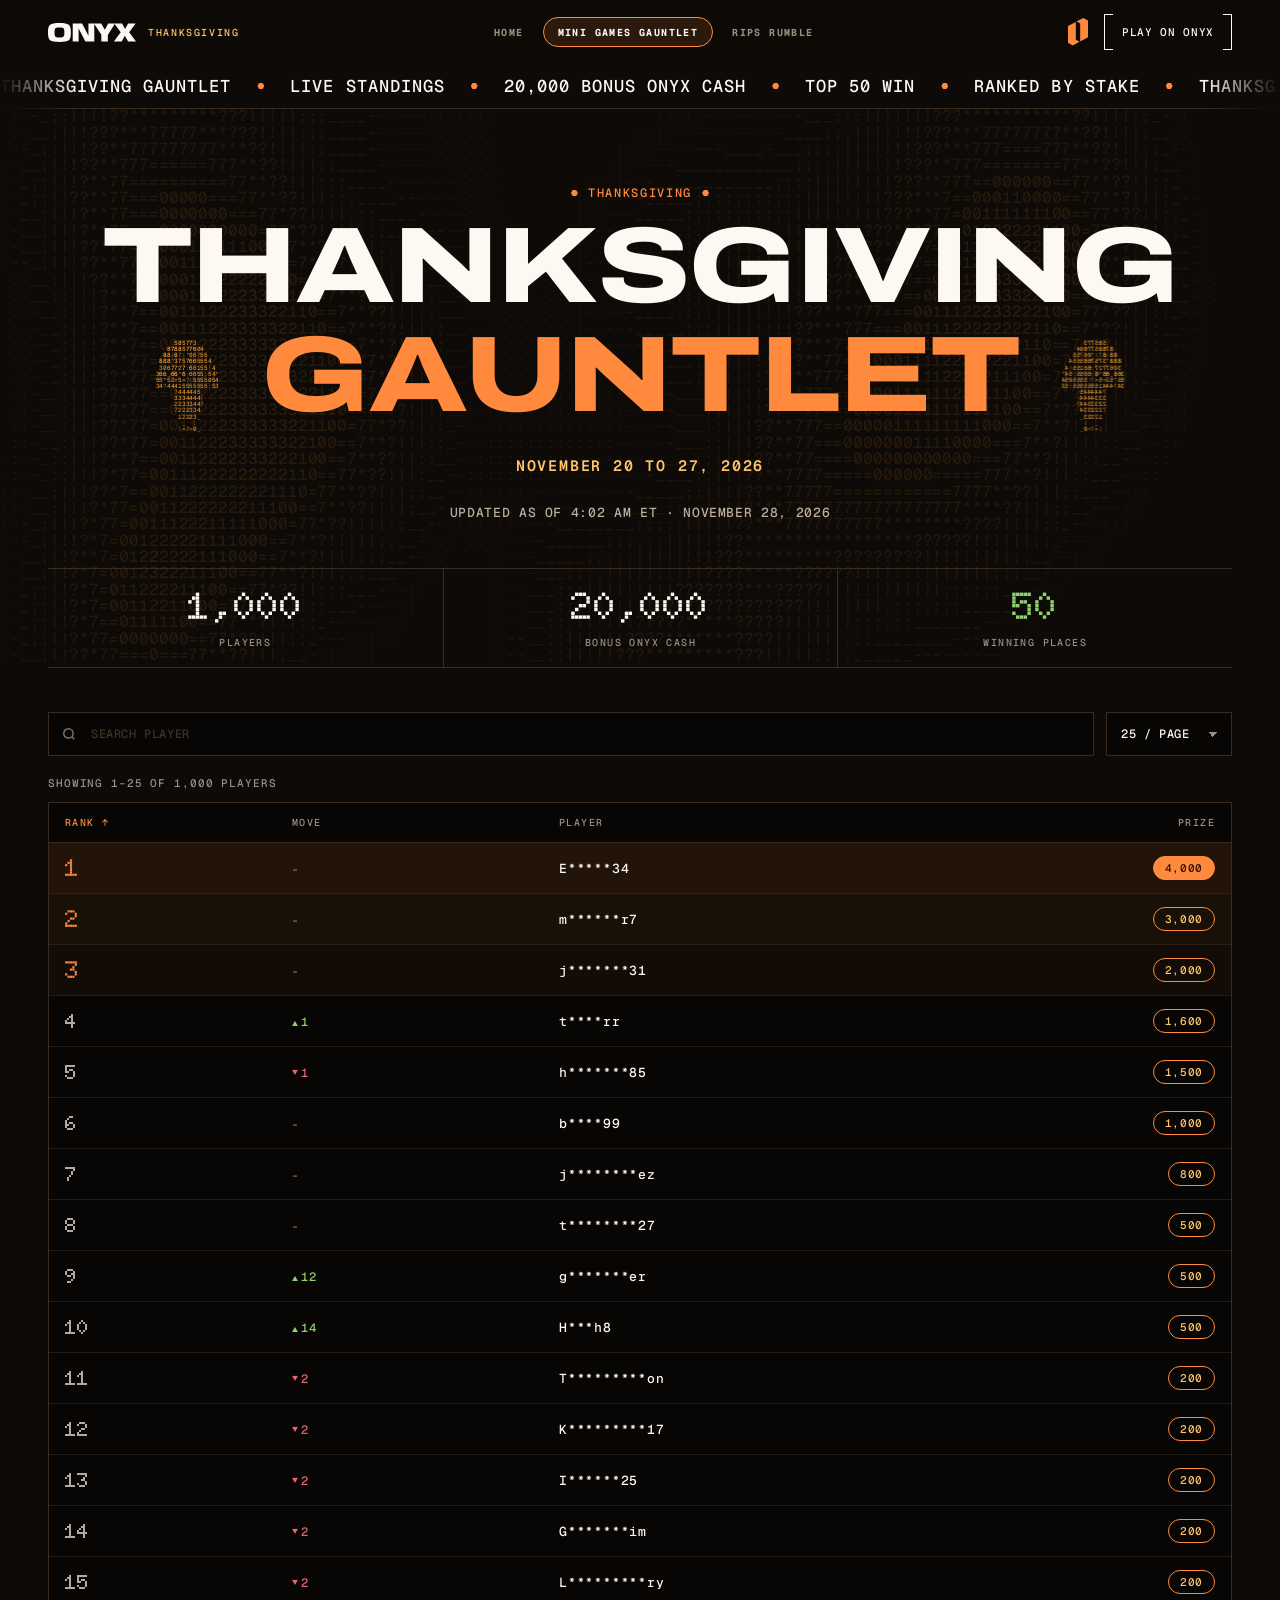
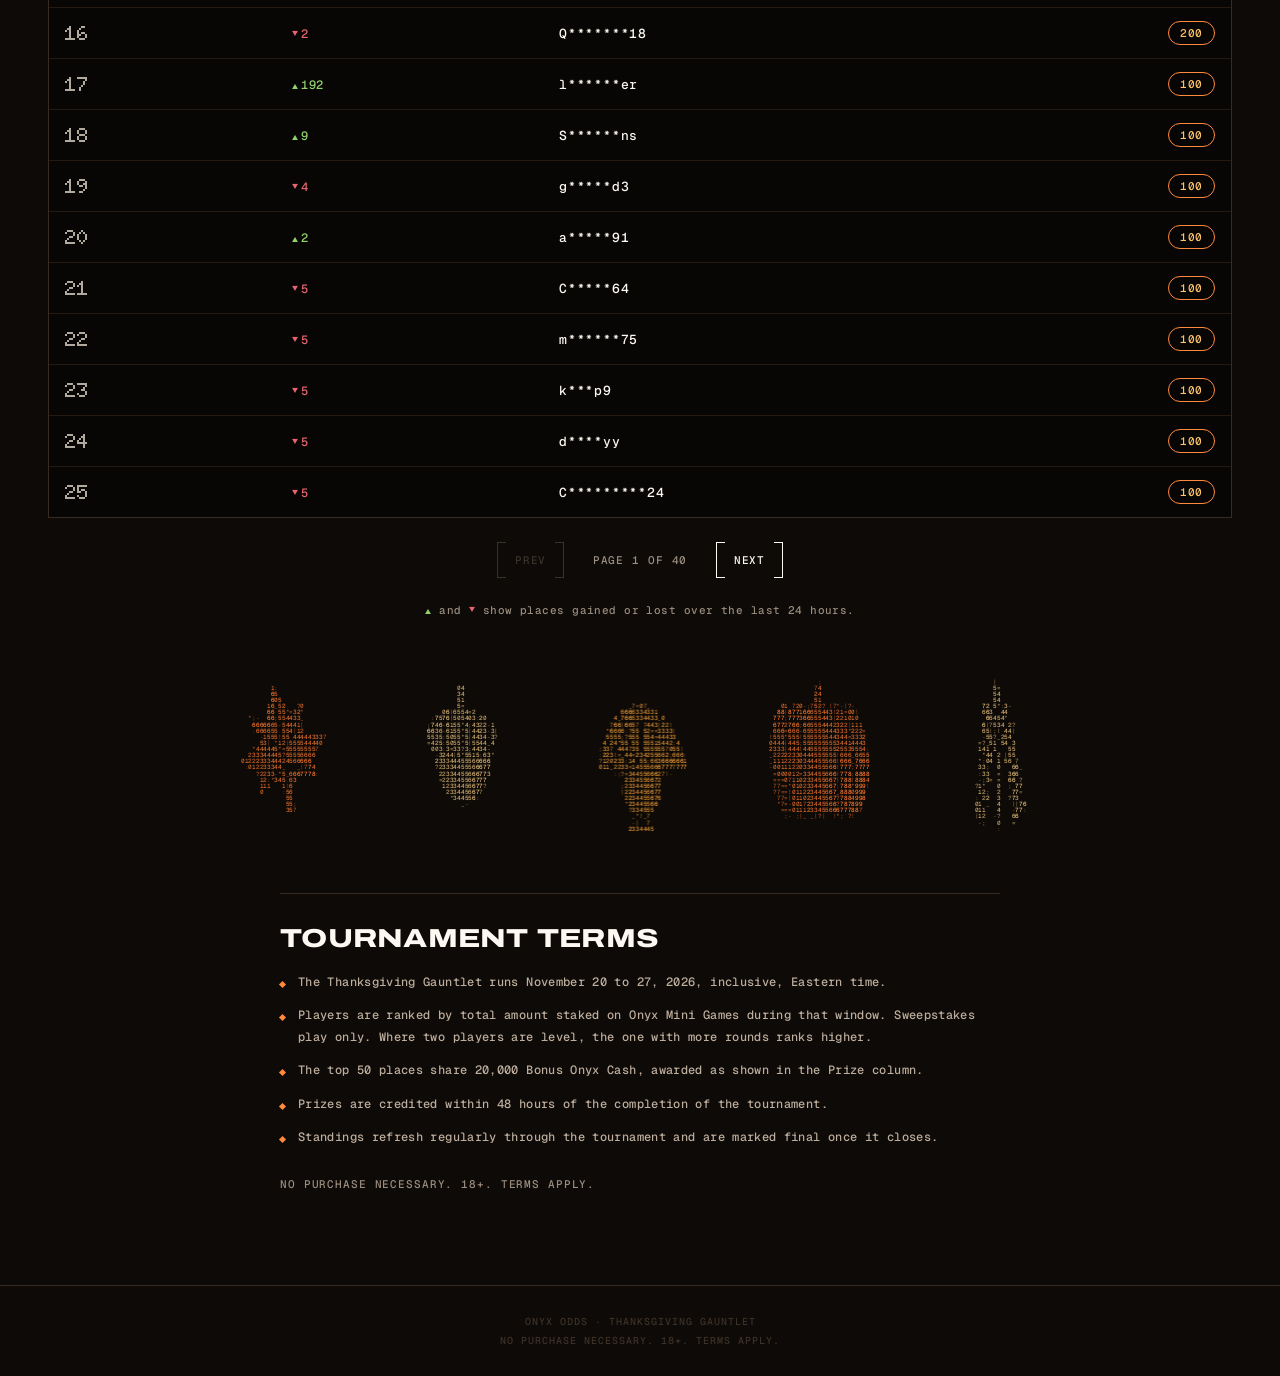
==== commit 3821efa6: "Standings 2026-11-28 04:02 EST" ====
--- a/gauntlet/index.html
+++ b/gauntlet/index.html
@@ -173,7 +173,7 @@
                 data-ox-calm=".45" data-ox-cell="6" data-ox-lens="0" aria-hidden="true"></canvas>
       </span></h1>
     <p class="hero-round">November 20 to 27, 2026</p>
-    <p class="hero-sub">Updated as of 3:06 AM ET · November 28, 2026</p>
+    <p class="hero-sub">Updated as of 4:02 AM ET · November 28, 2026</p>
   </div>
   <div class="wrap">
     <div class="stats">
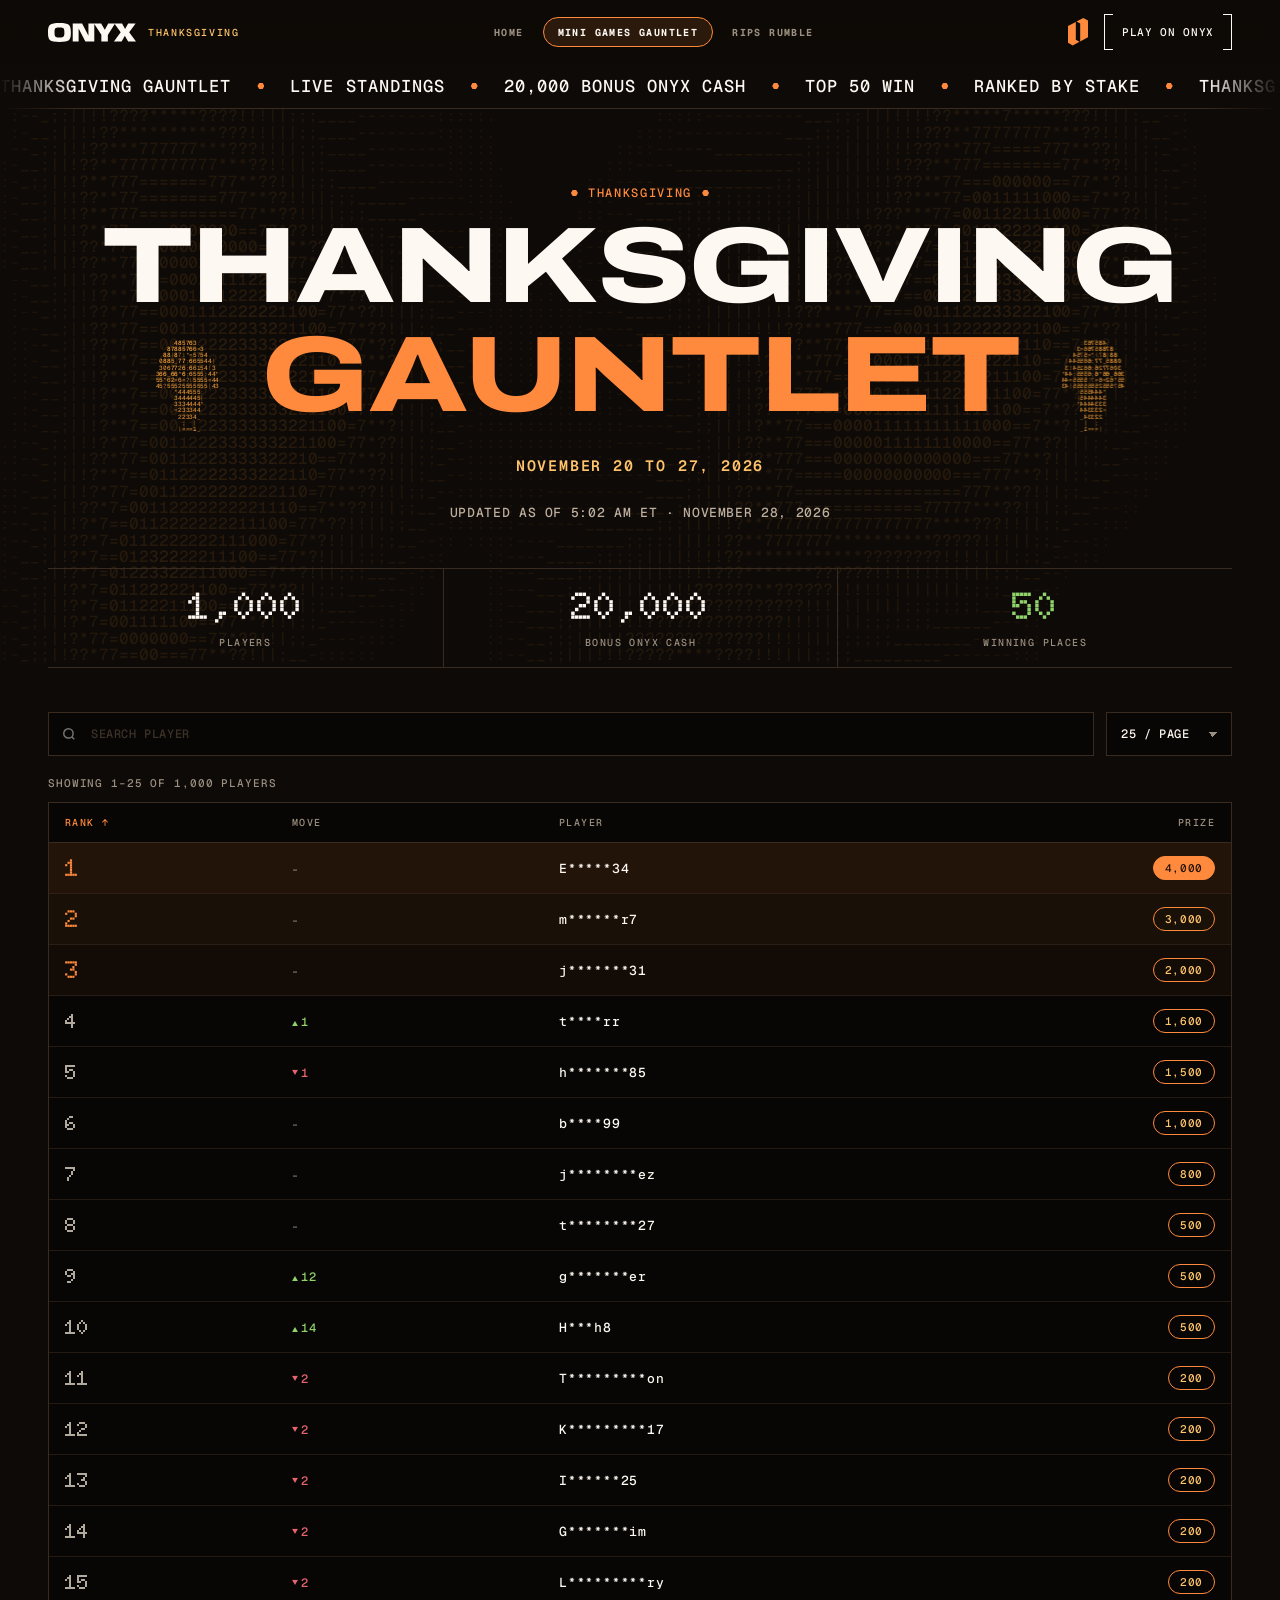
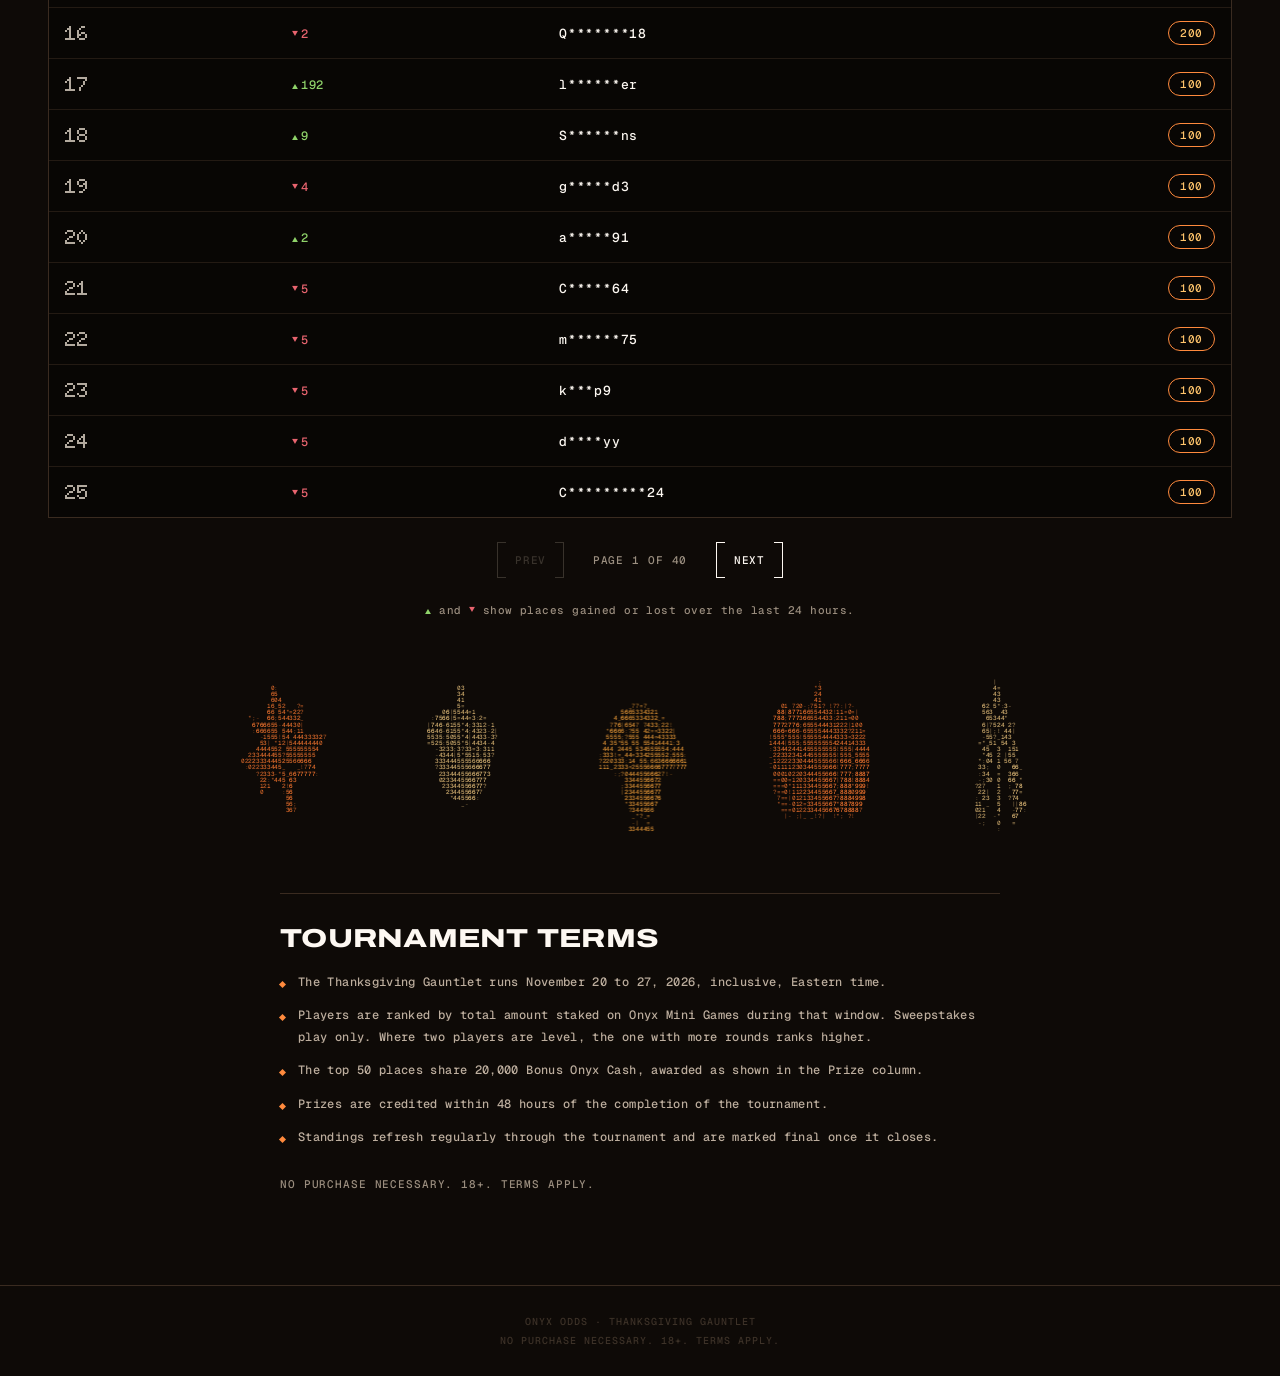
==== commit 75af22f9: "Standings 2026-11-28 05:02 EST" ====
--- a/gauntlet/index.html
+++ b/gauntlet/index.html
@@ -173,7 +173,7 @@
                 data-ox-calm=".45" data-ox-cell="6" data-ox-lens="0" aria-hidden="true"></canvas>
       </span></h1>
     <p class="hero-round">November 20 to 27, 2026</p>
-    <p class="hero-sub">Updated as of 4:02 AM ET · November 28, 2026</p>
+    <p class="hero-sub">Updated as of 5:02 AM ET · November 28, 2026</p>
   </div>
   <div class="wrap">
     <div class="stats">
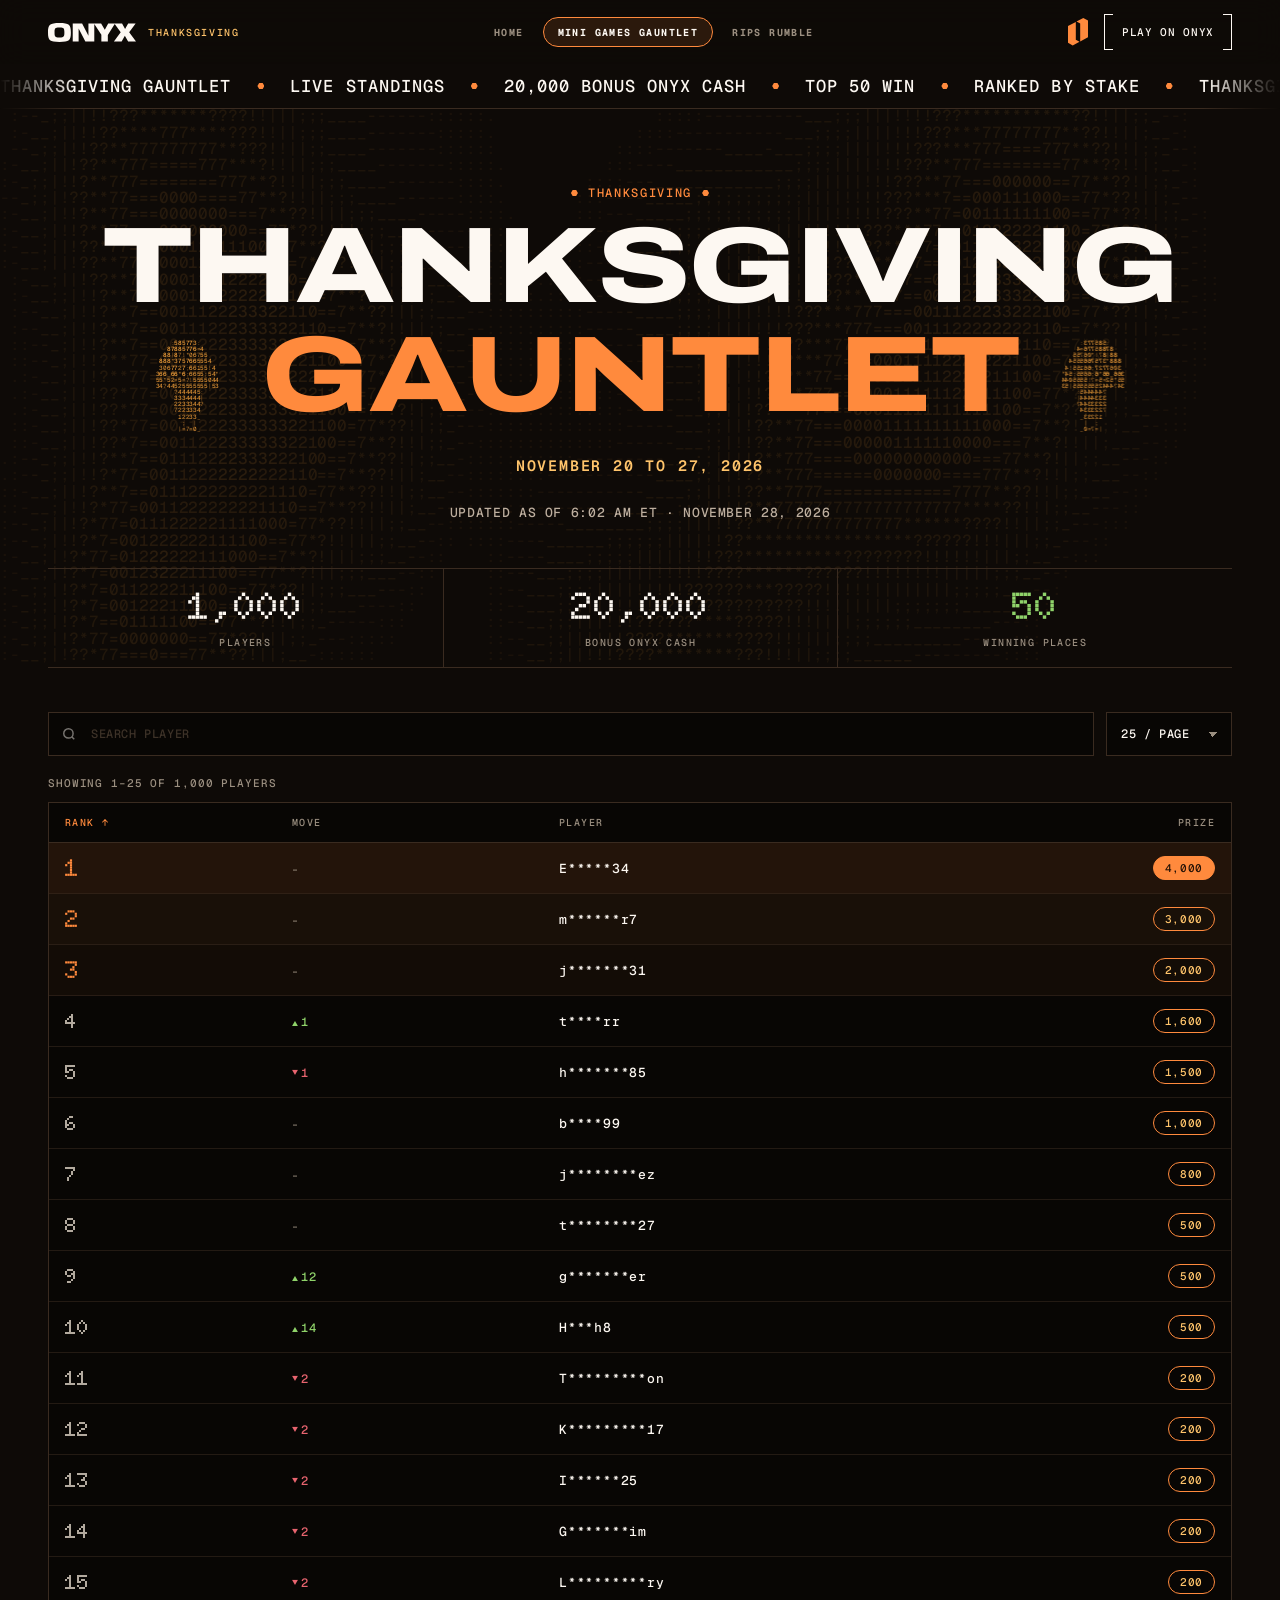
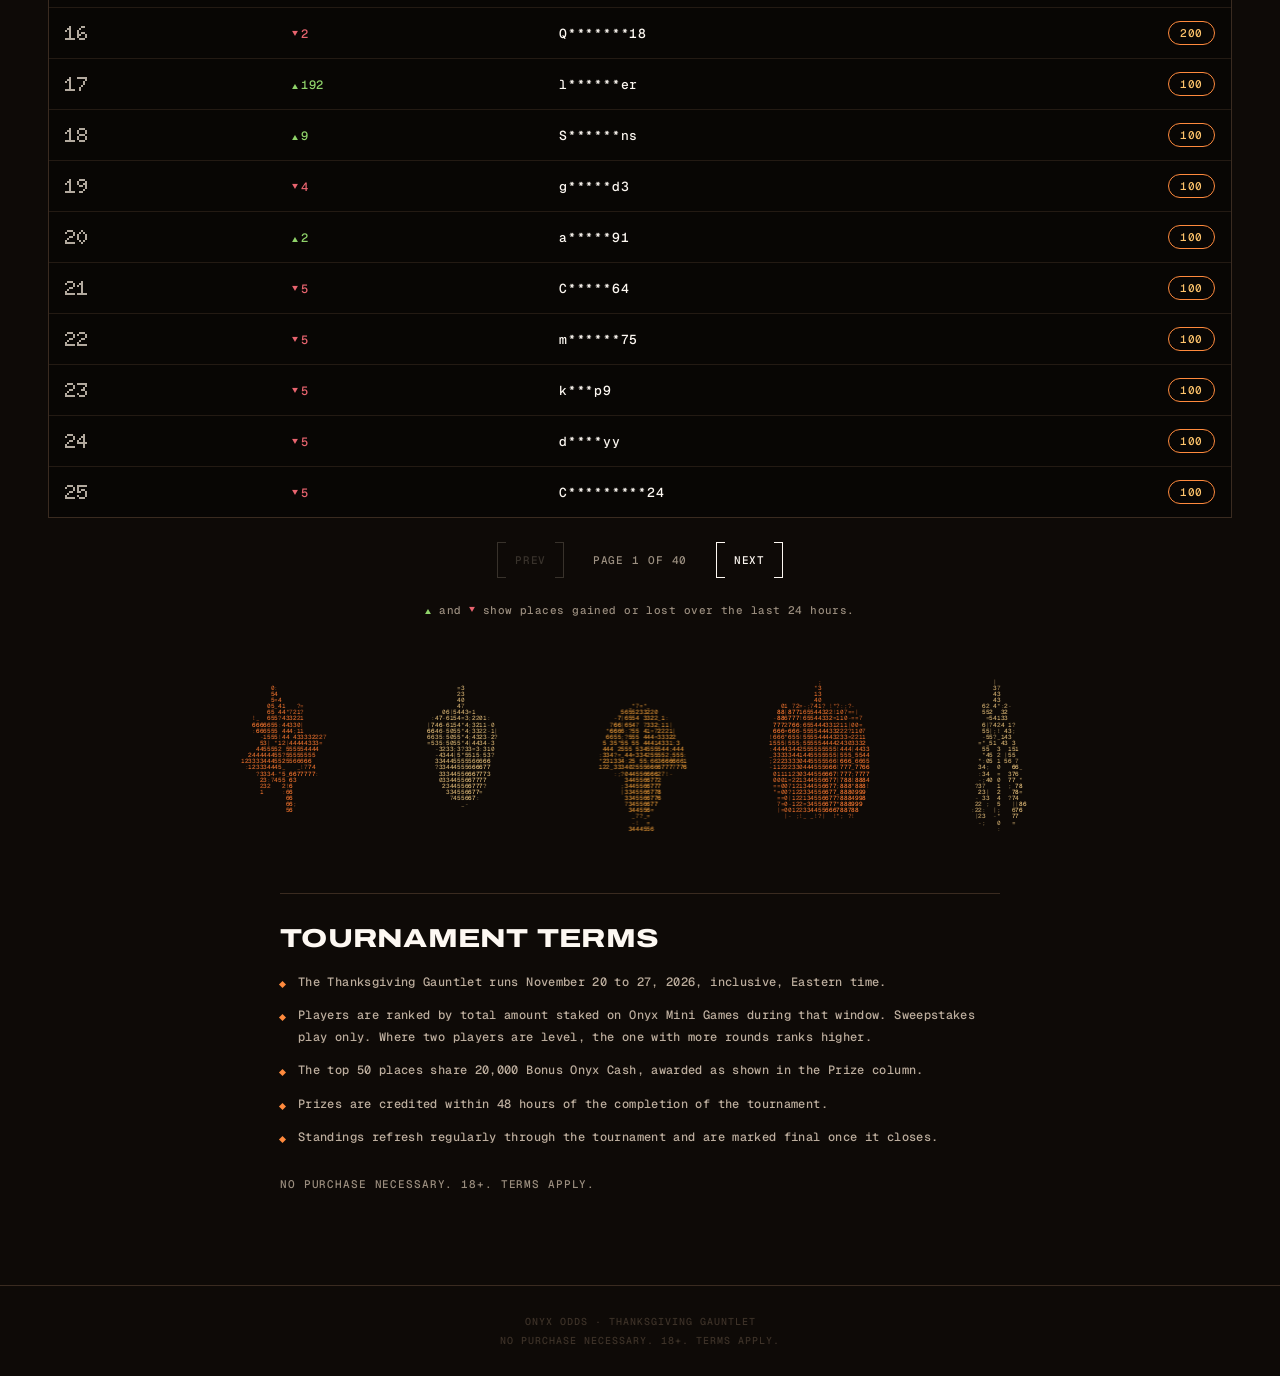
==== commit a5a6ca5d: "Standings 2026-11-28 06:02 EST" ====
--- a/gauntlet/index.html
+++ b/gauntlet/index.html
@@ -173,7 +173,7 @@
                 data-ox-calm=".45" data-ox-cell="6" data-ox-lens="0" aria-hidden="true"></canvas>
       </span></h1>
     <p class="hero-round">November 20 to 27, 2026</p>
-    <p class="hero-sub">Updated as of 5:02 AM ET · November 28, 2026</p>
+    <p class="hero-sub">Updated as of 6:02 AM ET · November 28, 2026</p>
   </div>
   <div class="wrap">
     <div class="stats">
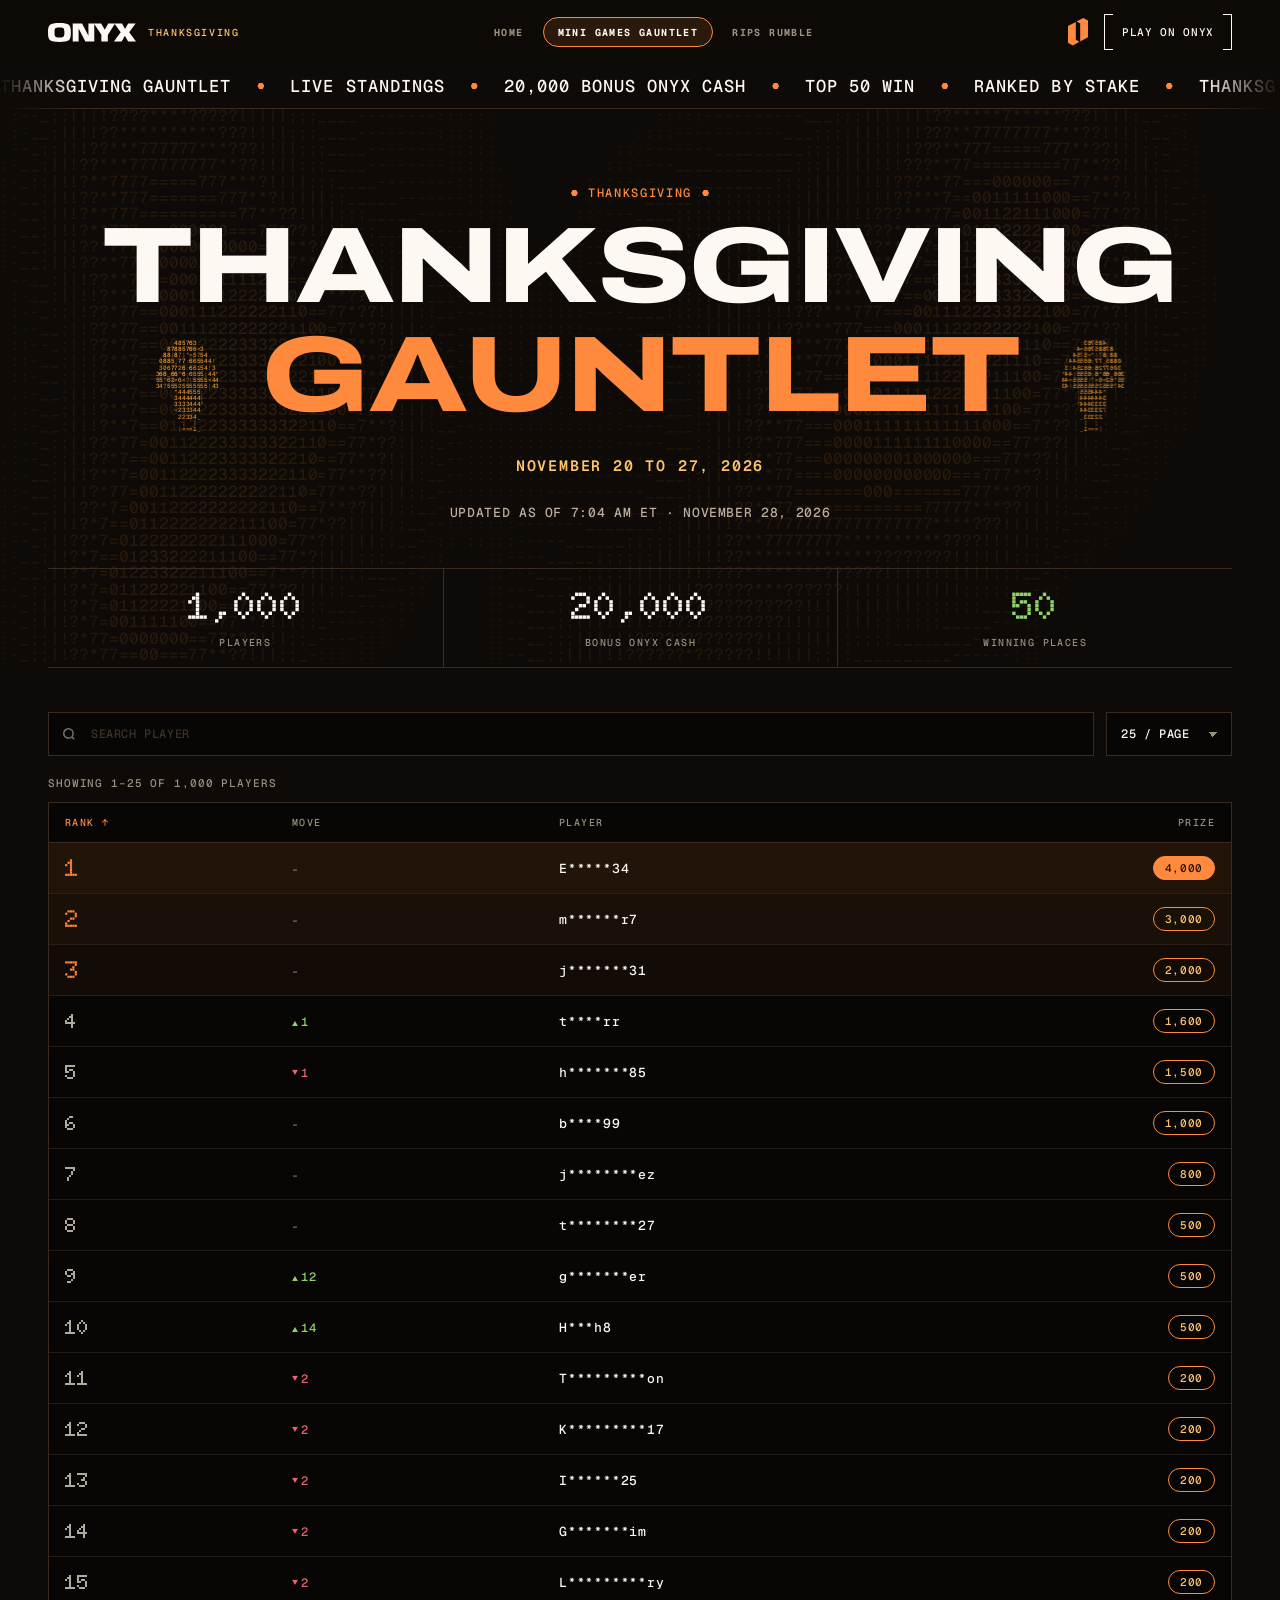
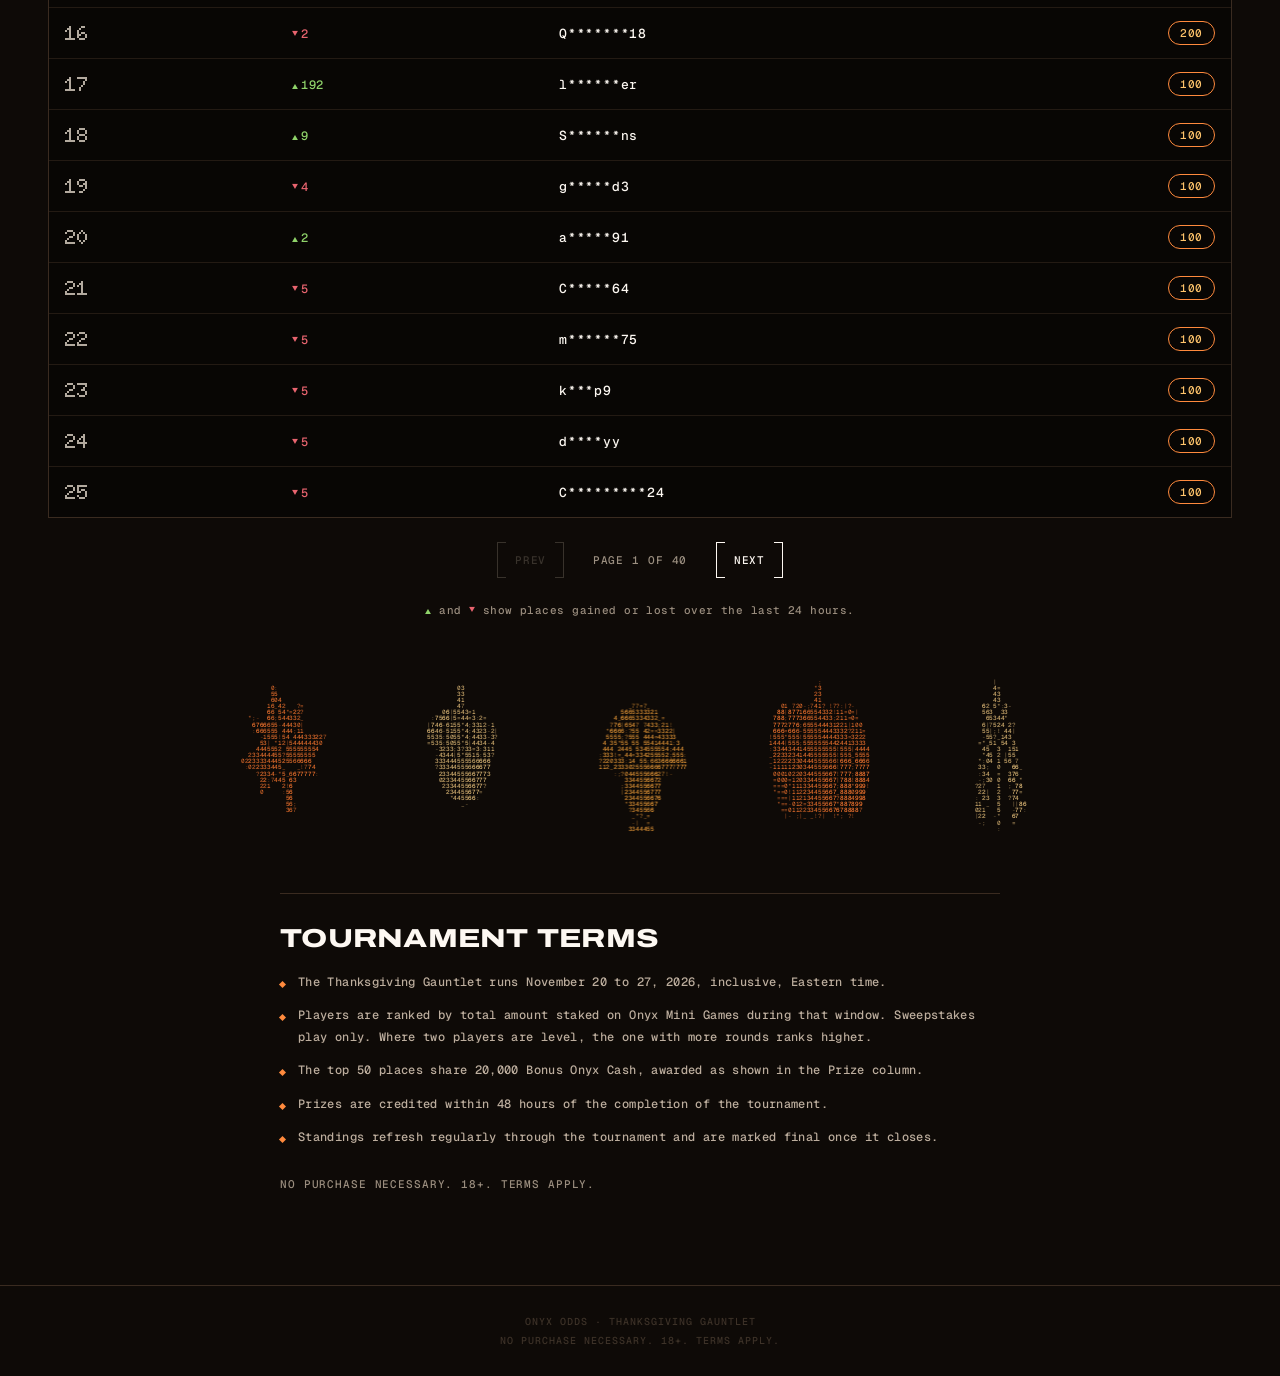
==== commit fa646133: "Standings 2026-11-28 07:04 EST" ====
--- a/gauntlet/index.html
+++ b/gauntlet/index.html
@@ -173,7 +173,7 @@
                 data-ox-calm=".45" data-ox-cell="6" data-ox-lens="0" aria-hidden="true"></canvas>
       </span></h1>
     <p class="hero-round">November 20 to 27, 2026</p>
-    <p class="hero-sub">Updated as of 6:02 AM ET · November 28, 2026</p>
+    <p class="hero-sub">Updated as of 7:04 AM ET · November 28, 2026</p>
   </div>
   <div class="wrap">
     <div class="stats">
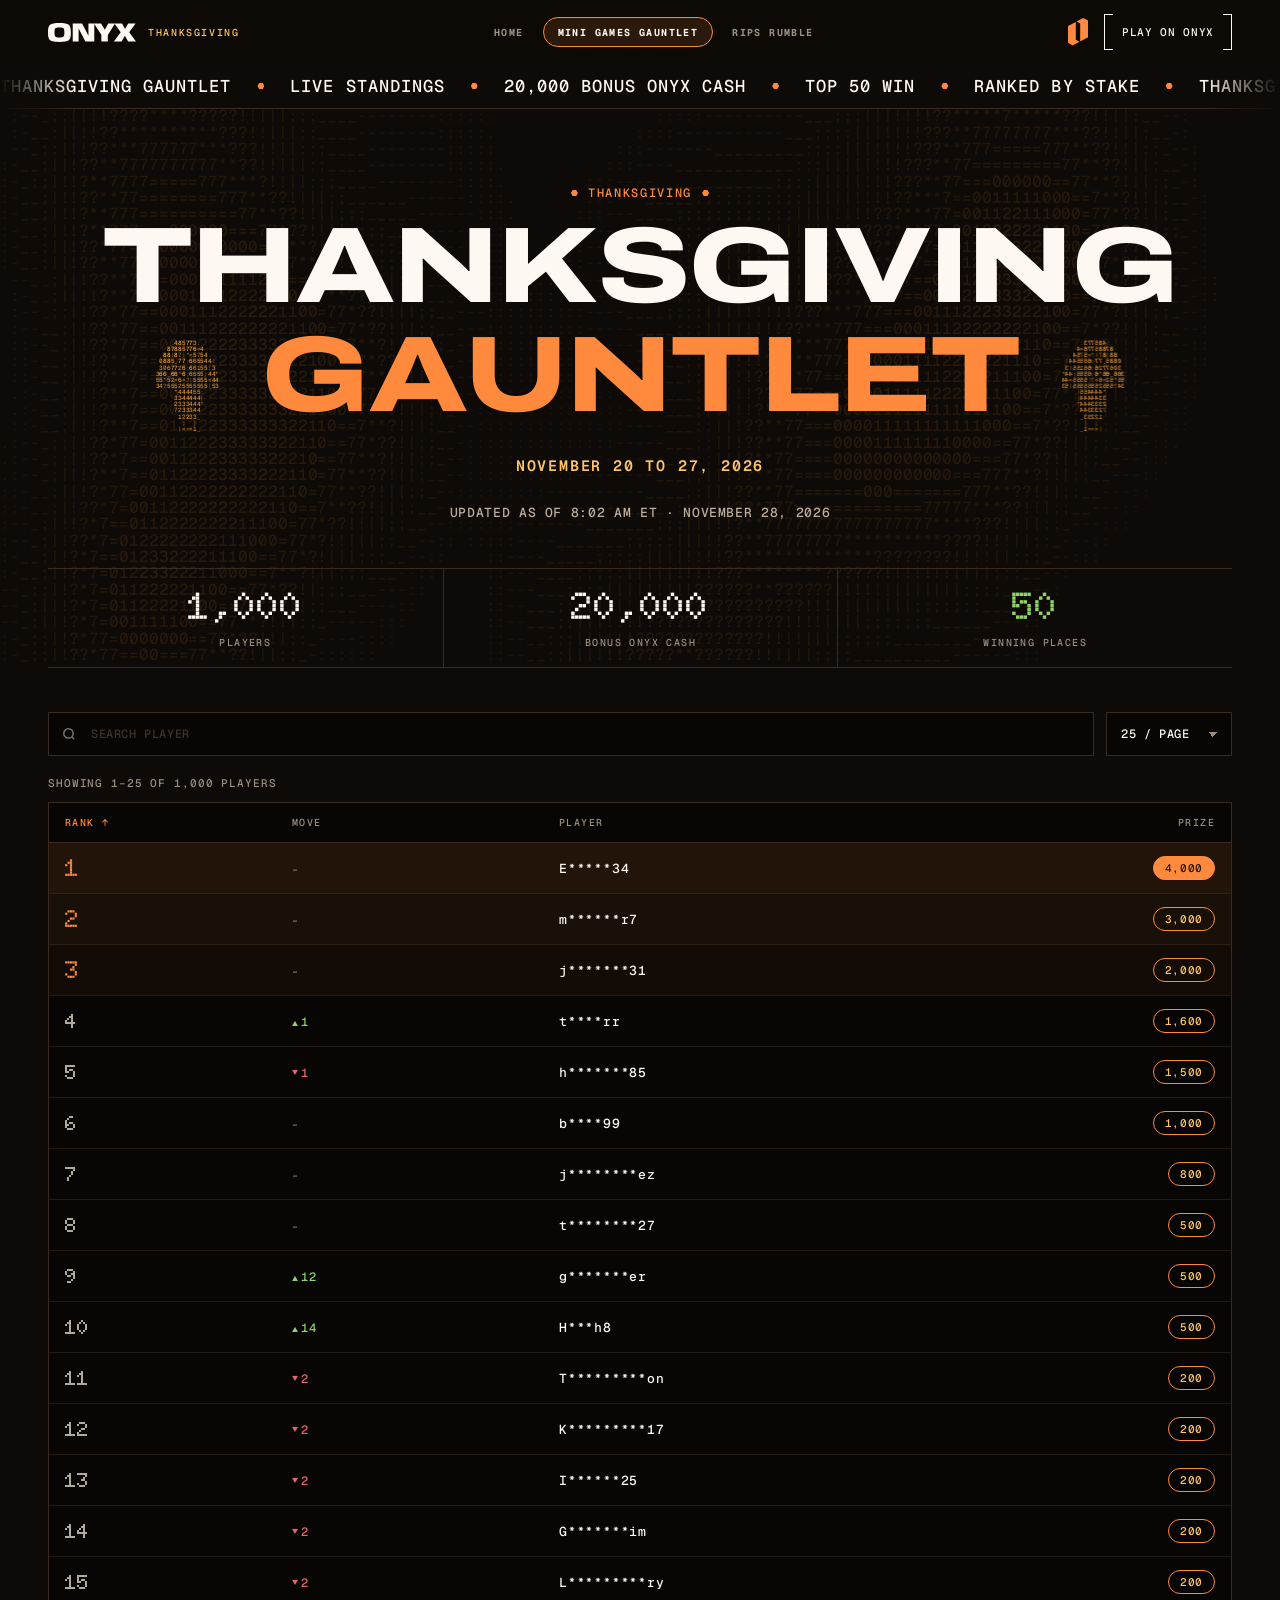
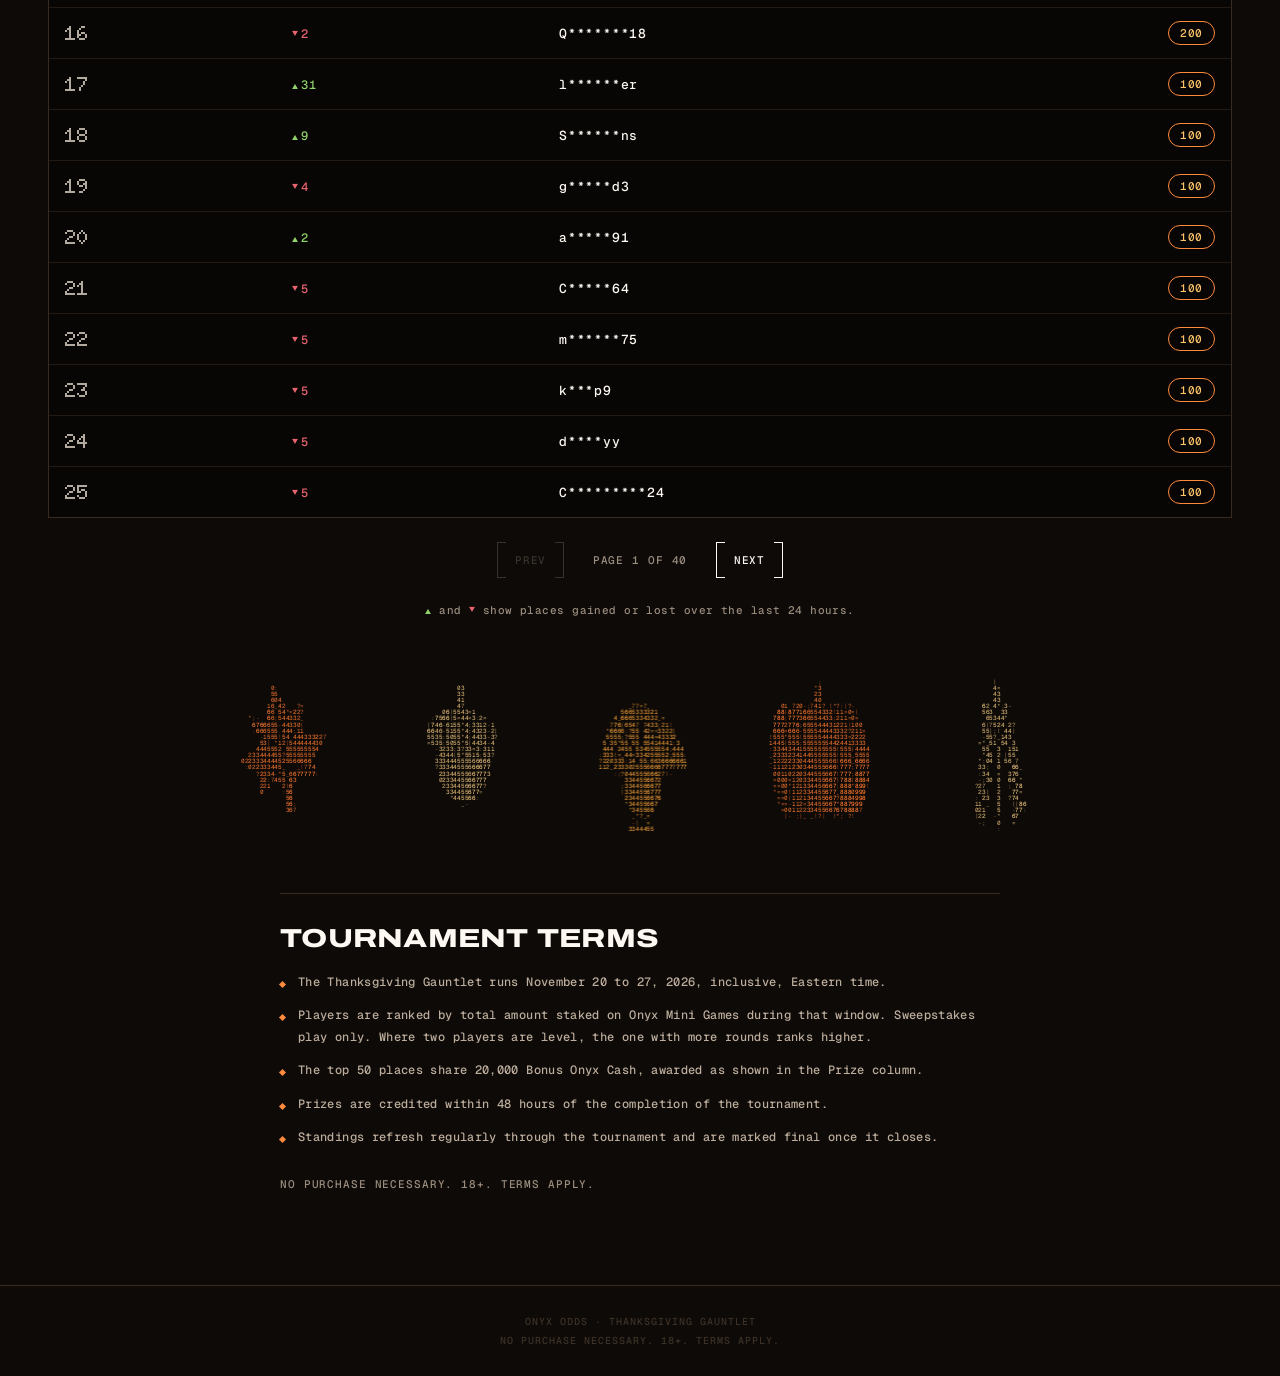
==== commit 110d0e85: "Standings 2026-11-28 08:02 EST" ====
--- a/gauntlet/index.html
+++ b/gauntlet/index.html
@@ -173,7 +173,7 @@
                 data-ox-calm=".45" data-ox-cell="6" data-ox-lens="0" aria-hidden="true"></canvas>
       </span></h1>
     <p class="hero-round">November 20 to 27, 2026</p>
-    <p class="hero-sub">Updated as of 7:04 AM ET · November 28, 2026</p>
+    <p class="hero-sub">Updated as of 8:02 AM ET · November 28, 2026</p>
   </div>
   <div class="wrap">
     <div class="stats">
@@ -251,7 +251,7 @@
 </footer>
 
 <script>
-var ALL=[{"r":1,"u":"E*****34","p":4000,"d":0,"k":"8d07811b850d"},{"r":2,"u":"m******r7","p":3000,"d":0,"k":"388a822385fe"},{"r":3,"u":"j*******31","p":2000,"d":0,"k":"5f2f7535afd9"},{"r":4,"u":"t****rr","p":1600,"d":1,"k":"e1775f58d27f"},{"r":5,"u":"h*******85","p":1500,"d":-1,"k":"0c96a362e2d3"},{"r":6,"u":"b****99","p":1000,"d":0,"k":"1bf4ad223b48"},{"r":7,"u":"j********ez","p":800,"d":0,"k":"fa6425e36975"},{"r":8,"u":"t********27","p":500,"d":0,"k":"1ff88edfb3f5"},{"r":9,"u":"g*******er","p":500,"d":12,"k":"b140bfd20a67"},{"r":10,"u":"H***h8","p":500,"d":14,"k":"0f004abae9a4"},{"r":11,"u":"T*********on","p":200,"d":-2,"k":"90da86024763"},{"r":12,"u":"K*********17","p":200,"d":-2,"k":"07ac564e4df6"},{"r":13,"u":"I******25","p":200,"d":-2,"k":"093f4045dd74"},{"r":14,"u":"G*******im","p":200,"d":-2,"k":"fba2e3c5db3b"},{"r":15,"u":"L*********ry","p":200,"d":-2,"k":"a7526d3754f1"},{"r":16,"u":"Q*******18","p":200,"d":-2,"k":"fb7f7fb32d43"},{"r":17,"u":"l******er","p":100,"d":192,"k":"93b079609c2a"},{"r":18,"u":"S******ns","p":100,"d":9,"k":"77557f3ba5ca"},{"r":19,"u":"g*****d3","p":100,"d":-4,"k":"ea9e7e23de61"},{"r":20,"u":"a*****91","p":100,"d":2,"k":"37280d349014"},{"r":21,"u":"C*****64","p":100,"d":-5,"k":"dee3e1f36ea0"},{"r":22,"u":"m******75","p":100,"d":-5,"k":"cd81cbe062ca"},{"r":23,"u":"k***p9","p":100,"d":-5,"k":"5e7d9d679b19"},{"r":24,"u":"d****yy","p":100,"d":-5,"k":"d1b54d44775f"},{"r":25,"u":"C*********24","p":100,"d":-5,"k":"9ac2d0423467"},{"r":26,"u":"u*********02","p":100,"d":-3,"k":"744fd2933aa2"},{"r":27,"u":"a*********78","p":100,"d":-2,"k":"b71eaba492c9"},{"r":28,"u":"c*******32","p":100,"d":-2,"k":"36b2883d6254"},{"r":29,"u":"m*******e1","p":100,"d":3,"k":"e8d0c44d4840"},{"r":30,"u":"d***23","p":100,"d":-2,"k":"81ab4d633092"},{"r":31,"u":"N*******88","p":100,"d":51,"k":"ea1740fd4d36"},{"r":32,"u":"M*****15","p":100,"d":-3,"k":"1dc336c64acd"},{"r":33,"u":"L***i1","p":100,"d":-3,"k":"a4e8ec73c1f9"},{"r":34,"u":"k*****************60","p":100,"d":-3,"k":"228ada71a886"},{"r":35,"u":"g**************lo","p":100,"d":-2,"k":"c2922f3667c6"},{"r":36,"u":"j*****11","p":100,"d":433,"k":"1fbfe25d45fd"},{"r":37,"u":"e*****an","p":100,"d":-1,"k":"f675593adfbd"},{"r":38,"u":"J***13","p":100,"d":-4,"k":"5c88fdab7ed7"},{"r":39,"u":"s*****90","p":100,"d":0,"k":"eae59fe55626"},{"r":40,"u":"j******se","p":100,"d":1,"k":"54e2d3caa1c0"},{"r":41,"u":"B***ck","p":100,"d":86,"k":"289f98234e4a"},{"r":42,"u":"i******ru","p":100,"d":-7,"k":"6c1e5831511e"},{"r":43,"u":"b****************96","p":100,"d":30,"k":"35ef6d86cf72"},{"r":44,"u":"Z*******ss","p":100,"d":-7,"k":"e7bc7df16b82"},{"r":45,"u":"N************32","p":100,"d":-2,"k":"4fa682bd6a18"},{"r":46,"u":"P***********06","p":100,"d":-8,"k":"add30dd752ba"},{"r":47,"u":"a*******34","p":100,"d":18,"k":"400137650f8c"},{"r":48,"u":"G*********rC","p":100,"d":-8,"k":"7a8e9ab630b7"},{"r":49,"u":"a******th","p":100,"d":29,"k":"2191d71bb115"},{"r":50,"u":"C*****me","p":100,"d":40,"k":"b98138b4e4f8"},{"r":51,"u":"j******an","p":0,"d":-6,"k":"5c49fd94d481"},{"r":52,"u":"g********hy","p":0,"d":-10,"k":"3642f5e9f370"},{"r":53,"u":"u*********11","p":0,"d":4,"k":"0b062fd7d584"},{"r":54,"u":"m****30","p":0,"d":4,"k":"f3e9d5c00401"},{"r":55,"u":"s***13","p":0,"d":-11,"k":"74548789566c"},{"r":56,"u":"e***nq","p":0,"d":-8,"k":"fa323f87eddd"},{"r":57,"u":"J************37","p":0,"d":-11,"k":"f23eb4c7749a"},{"r":58,"u":"t*****96","p":0,"d":-11,"k":"6ca2a6d834f3"},{"r":59,"u":"M**********22","p":0,"d":0,"k":"866b580ea00d"},{"r":60,"u":"s********ks","p":0,"d":-11,"k":"c378c577d5a6"},{"r":61,"u":"B****r9","p":0,"d":-11,"k":"a5a572d92222"},{"r":62,"u":"m****ck","p":0,"d":-11,"k":"93c37d3703de"},{"r":63,"u":"b******49","p":0,"d":-11,"k":"5bd720df57c4"},{"r":64,"u":"C****06","p":0,"d":-11,"k":"8df0a151a931"},{"r":65,"u":"S********ae","p":0,"d":-4,"k":"8ce4b76e5e2e"},{"r":66,"u":"c******************68","p":0,"d":154,"k":"62d2b37dd1c6"},{"r":67,"u":"j******21","p":0,"d":-13,"k":"bcb5b142f1c5"},{"r":68,"u":"S***10","p":0,"d":-13,"k":"71c80d8c98e8"},{"r":69,"u":"2******ge","p":0,"d":-13,"k":"e48df2e7b76c"},{"r":70,"u":"F******ke","p":0,"d":-10,"k":"821799fc4bc6"},{"r":71,"u":"b******86","p":0,"d":-4,"k":"9f03727d8fc1"},{"r":72,"u":"s*********ow","p":0,"d":-6,"k":"766d47fed39c"},{"r":73,"u":"f***********02","p":0,"d":-10,"k":"be10a8c9c17b"},{"r":74,"u":"u*********79","p":0,"d":-12,"k":"a416a6bfde85"},{"r":75,"u":"W******rt","p":0,"d":-11,"k":"26cbbc915c62"},{"r":76,"u":"k*******13","p":0,"d":24,"k":"4e66d92c0e52"},{"r":77,"u":"P****10","p":0,"d":10,"k":"e9d78c959996"},{"r":78,"u":"S*********30","p":0,"d":98,"k":"981340d6fc29"},{"r":79,"u":"n**********22","p":0,"d":-11,"k":"5b0088f8b621"},{"r":80,"u":"C**********66","p":0,"d":-11,"k":"1c27f8c9c25f"},{"r":81,"u":"K******13","p":0,"d":90,"k":"30769c05ce72"},{"r":82,"u":"M*****22","p":0,"d":39,"k":"a7928bb65287"},{"r":83,"u":"S************ey","p":0,"d":-13,"k":"5deb85d10d3c"},{"r":84,"u":"D***ad","p":0,"d":-13,"k":"ebbf89d2b787"},{"r":85,"u":"E***yy","p":0,"d":-13,"k":"aca3da7c2a9f"},{"r":86,"u":"p******72","p":0,"d":-12,"k":"33adde903b65"},{"r":87,"u":"y*******o2","p":0,"d":-12,"k":"bb3a8d58f808"},{"r":88,"u":"T******34","p":0,"d":-12,"k":"6e984d5b6aa1"},{"r":89,"u":"a***********ty","p":0,"d":-12,"k":"11b48ce7fc80"},{"r":90,"u":"N***37","p":0,"d":-5,"k":"73ff49011362"},{"r":91,"u":"k***********86","p":0,"d":-12,"k":"3d84d4532ce9"},{"r":92,"u":"n***en","p":0,"d":-9,"k":"0986f9901fc7"},{"r":93,"u":"V*************93","p":0,"d":13,"k":"83583e67e8d6"},{"r":94,"u":"t*********ro","p":0,"d":-14,"k":"24bf631e1cd8"},{"r":95,"u":"x****d_","p":0,"d":-14,"k":"3ac23e068f9e"},{"r":96,"u":"d***************93","p":0,"d":-12,"k":"600ce605ed00"},{"r":97,"u":"p*******13","p":0,"d":-11,"k":"8822c0f38934"},{"r":98,"u":"G*******n2","p":0,"d":-10,"k":"7e81dc37c94f"},{"r":99,"u":"Z******10","p":0,"d":null,"k":"2435dfc6a559"},{"r":100,"u":"u*********50","p":0,"d":-11,"k":"e1293e03f957"},{"r":101,"u":"c***in","p":0,"d":8,"k":"9957fd6d7c10"},{"r":102,"u":"B*****40","p":0,"d":-11,"k":"2f5d1f88440a"},{"r":103,"u":"u*********40","p":0,"d":-11,"k":"928c32dfc4fe"},{"r":104,"u":"k******rk","p":0,"d":31,"k":"701666b6f67b"},{"r":105,"u":"R******in","p":0,"d":-12,"k":"745ba8131f9a"},{"r":106,"u":"C*****94","p":0,"d":7,"k":"afe7742c64ea"},{"r":107,"u":"C********ls","p":0,"d":-13,"k":"cd650ba399cb"},{"r":108,"u":"b*******42","p":0,"d":-13,"k":"3d3eb967defc"},{"r":109,"u":"A****19","p":0,"d":484,"k":"9627db00c3dc"},{"r":110,"u":"S***********37","p":0,"d":9,"k":"2e0b4f4b6761"},{"r":111,"u":"d********ne","p":0,"d":-15,"k":"3b5a96c23b69"},{"r":112,"u":"a*****35","p":0,"d":-15,"k":"75881387351e"},{"r":113,"u":"a**********os","p":0,"d":-15,"k":"25bc0f0ee767"},{"r":114,"u":"m*****93","p":0,"d":12,"k":"edb128af9264"},{"r":115,"u":"l********l1","p":0,"d":null,"k":"b05d596b6214"},{"r":116,"u":"j*****08","p":0,"d":-13,"k":"083cc04bb2c9"},{"r":117,"u":"c********ng","p":0,"d":-18,"k":"c5b8dfec3de8"},{"r":118,"u":"w******32","p":0,"d":128,"k":"e9808749833a"},{"r":119,"u":"c*****in","p":0,"d":-14,"k":"cf16406640f1"},{"r":120,"u":"R****nn","p":0,"d":-19,"k":"a61560ce8ae6"},{"r":121,"u":"d*****31","p":0,"d":-11,"k":"935c7af390be"},{"r":122,"u":"t****yx","p":0,"d":-20,"k":"27783a182e0b"},{"r":123,"u":"h****************40","p":0,"d":-19,"k":"586ab9837006"},{"r":124,"u":"F*****26","p":0,"d":-13,"k":"1b2bc82be9c4"},{"r":125,"u":"L************ks","p":0,"d":-18,"k":"7673e2d1114c"},{"r":126,"u":"h***52","p":0,"d":-18,"k":"b4caa3f0e9ab"},{"r":127,"u":"p*********ep","p":0,"d":15,"k":"e1ab222ec2ca"},{"r":128,"u":"B****69","p":0,"d":3,"k":"f07816c83087"},{"r":129,"u":"A*************._","p":0,"d":-17,"k":"e3e0e4d624a7"},{"r":130,"u":"S****14","p":0,"d":-15,"k":"2d8520b71a54"},{"r":131,"u":"u*********34","p":0,"d":-11,"k":"3d7120d3d925"},{"r":132,"u":"T*******22","p":0,"d":-18,"k":"cefd650cce2e"},{"r":133,"u":"d**********45","p":0,"d":-17,"k":"3790fb7407ec"},{"r":134,"u":"R***91","p":0,"d":-17,"k":"f506bde5d28a"},{"r":135,"u":"p*********34","p":0,"d":-1,"k":"296a14d7c3a6"},{"r":136,"u":"B***ez","p":0,"d":-4,"k":"16a5fc4f6e52"},{"r":137,"u":"R****83","p":0,"d":-19,"k":"b93730086b80"},{"r":138,"u":"c**********24","p":0,"d":-16,"k":"a885fb601db5"},{"r":139,"u":"e****er","p":0,"d":30,"k":"56ecd086f83a"},{"r":140,"u":"k***68","p":0,"d":-17,"k":"537d813603d1"},{"r":141,"u":"a******91","p":0,"d":-17,"k":"91899599ee56"},{"r":142,"u":"S*********06","p":0,"d":null,"k":"7c4d887919bf"},{"r":143,"u":"r********ha","p":0,"d":-7,"k":"0e0c3264081d"},{"r":144,"u":"B*******52","p":0,"d":-11,"k":"a5043c8148b8"},{"r":145,"u":"k*****bm","p":0,"d":62,"k":"ae659ac7796d"},{"r":146,"u":"C**********88","p":0,"d":-21,"k":"6dd3d5781154"},{"r":147,"u":"n******12","p":0,"d":9,"k":"7ff9a9c7d1ce"},{"r":148,"u":"R********do","p":0,"d":-20,"k":"1d7250cc3856"},{"r":149,"u":"n******24","p":0,"d":-19,"k":"89e2681ebd73"},{"r":150,"u":"a*****************95","p":0,"d":-21,"k":"d72d278f44ac"},{"r":151,"u":"R******tt","p":0,"d":19,"k":"3877792229a2"},{"r":152,"u":"h******14","p":0,"d":288,"k":"463074bda27e"},{"r":153,"u":"i******13","p":0,"d":-13,"k":"538b33dc997d"},{"r":154,"u":"b***********13","p":0,"d":39,"k":"5eff632961a7"},{"r":155,"u":"H*****va","p":0,"d":-18,"k":"8024f39aae6c"},{"r":156,"u":"i*********ot","p":0,"d":-18,"k":"0af1cc69b396"},{"r":157,"u":"e*********93","p":0,"d":21,"k":"9cb794d8077c"},{"r":158,"u":"R**********08","p":0,"d":-19,"k":"c401beaa7a4e"},{"r":159,"u":"B*****03","p":0,"d":null,"k":"a0f5f9395841"},{"r":160,"u":"k*******06","p":0,"d":-8,"k":"963118546b8e"},{"r":161,"u":"D***********83","p":0,"d":-20,"k":"0b5a13470859"},{"r":162,"u":"i*******ne","p":0,"d":-19,"k":"1dbdbbca408c"},{"r":163,"u":"Q**********57","p":0,"d":-13,"k":"1a8d2efd843d"},{"r":164,"u":"l********ll","p":0,"d":-20,"k":"e89385da6ab5"},{"r":165,"u":"k**********64","p":0,"d":-20,"k":"9e570c7b9f21"},{"r":166,"u":"j******30","p":0,"d":-20,"k":"b3a1d43798f5"},{"r":167,"u":"R***********77","p":0,"d":-20,"k":"598cd42b6a91"},{"r":168,"u":"J***24","p":0,"d":-17,"k":"54f7ed361ac5"},{"r":169,"u":"j*******81","p":0,"d":-21,"k":"ad9954cdf2e0"},{"r":170,"u":"t*****10","p":0,"d":-21,"k":"adeae9429908"},{"r":171,"u":"S***********85","p":0,"d":-14,"k":"f29c7b6860e7"},{"r":172,"u":"M*****an","p":0,"d":-19,"k":"7c0c5c92f496"},{"r":173,"u":"r******97","p":0,"d":42,"k":"e3d5423a7d12"},{"r":174,"u":"y*******re","p":0,"d":-20,"k":"33d230b94755"},{"r":175,"u":"t********nn","p":0,"d":291,"k":"7bb3a9426918"},{"r":176,"u":"R******wd","p":0,"d":-21,"k":"e937011b2331"},{"r":177,"u":"m********in","p":0,"d":-19,"k":"c4f71d2c02cf"},{"r":178,"u":"s*******84","p":0,"d":39,"k":"ed324c4b558d"},{"r":179,"u":"4***V4","p":0,"d":-20,"k":"e5c712d7beaa"},{"r":180,"u":"j************05","p":0,"d":90,"k":"31ab0e6504cc"},{"r":181,"u":"G*****20","p":0,"d":-21,"k":"b9bbdc11e0e9"},{"r":182,"u":"S************55","p":0,"d":14,"k":"9d03588c69cf"},{"r":183,"u":"j******xb","p":0,"d":-22,"k":"c44a740893f4"},{"r":184,"u":"r******od","p":0,"d":-22,"k":"eec046c65c48"},{"r":185,"u":"u*********03","p":0,"d":-19,"k":"c49b286cc249"},{"r":186,"u":"L*************06","p":0,"d":-23,"k":"a32310dd9f7a"},{"r":187,"u":"b******30","p":0,"d":281,"k":"8608993de363"},{"r":188,"u":"h****97","p":0,"d":-24,"k":"42318a32f9b2"},{"r":189,"u":"j****88","p":0,"d":-21,"k":"b80c69a806c3"},{"r":190,"u":"L**********ds","p":0,"d":-25,"k":"9c655fac37f9"},{"r":191,"u":"R****34","p":0,"d":-24,"k":"84c771fef8ad"},{"r":192,"u":"C***yn","p":0,"d":-18,"k":"5aad99c639e5"},{"r":193,"u":"j*******le","p":0,"d":284,"k":"8630a6fe7643"},{"r":194,"u":"T*******04","p":0,"d":-22,"k":"bfb2375c86b0"},{"r":195,"u":"O********ie","p":0,"d":-22,"k":"66679d768c16"},{"r":196,"u":"s******60","p":0,"d":-21,"k":"5aafd449c184"},{"r":197,"u":"M***********29","p":0,"d":-7,"k":"744ac6cb67ea"},{"r":198,"u":"R******id","p":0,"d":99,"k":"302b4aa647bc"},{"r":199,"u":"G*****n5","p":0,"d":-22,"k":"2fb106da09ee"},{"r":200,"u":"S*********97","p":0,"d":44,"k":"bea124a3de9e"},{"r":201,"u":"c******am","p":0,"d":50,"k":"aaf7f5b7eeba"},{"r":202,"u":"p*****2k","p":0,"d":-23,"k":"a2afbf0d724c"},{"r":203,"u":"c*******51","p":0,"d":-17,"k":"b06e5469a13f"},{"r":204,"u":"s******er","p":0,"d":-7,"k":"50d7630df9fe"},{"r":205,"u":"A**********71","p":0,"d":457,"k":"221547877079"},{"r":206,"u":"k*********xe","p":0,"d":-26,"k":"bc64b652733f"},{"r":207,"u":"p********as","p":0,"d":-26,"k":"860e6eae5a99"},{"r":208,"u":"c***12","p":0,"d":-25,"k":"7c120d10ab7e"},{"r":209,"u":"m*********er","p":0,"d":-14,"k":"fd1019761440"},{"r":210,"u":"A**********wn","p":0,"d":-19,"k":"2687a8223fc9"},{"r":211,"u":"a********88","p":0,"d":-11,"k":"d43c8fa2dcd2"},{"r":212,"u":"X******ts","p":0,"d":-30,"k":"6dac38594353"},{"r":213,"u":"c*******09","p":0,"d":-29,"k":"89437075586d"},{"r":214,"u":"b******56","p":0,"d":-29,"k":"981becacda96"},{"r":215,"u":"j******00","p":0,"d":-16,"k":"441754dfbc07"},{"r":216,"u":"D*********en","p":0,"d":-29,"k":"5ac516dffe97"},{"r":217,"u":"N********bt","p":0,"d":-25,"k":"50f0ec01c149"},{"r":218,"u":"M*******ke","p":0,"d":-30,"k":"fcad8c50dbf7"},{"r":219,"u":"s******22","p":0,"d":-30,"k":"688e9f0001b0"},{"r":220,"u":"d***50","p":0,"d":-9,"k":"73509d01c7a8"},{"r":221,"u":"L*******70","p":0,"d":38,"k":"9fc40c8161be"},{"r":222,"u":"L*******in","p":0,"d":-10,"k":"73ea614eac8f"},{"r":223,"u":"H********ra","p":0,"d":163,"k":"3b14e9746695"},{"r":224,"u":"D********32","p":0,"d":-16,"k":"7e40911fdaf3"},{"r":225,"u":"d****10","p":0,"d":0,"k":"5690b55d1bc6"},{"r":226,"u":"S******17","p":0,"d":49,"k":"564d8747d82a"},{"r":227,"u":"R*********29","p":0,"d":-33,"k":"cf868e2a6fdf"},{"r":228,"u":"C******ff","p":0,"d":25,"k":"24fae99707f5"},{"r":229,"u":"r*******ks","p":0,"d":76,"k":"8809f03446e7"},{"r":230,"u":"G**********25","p":0,"d":24,"k":"5f663867ad7f"},{"r":231,"u":"T*****gg","p":0,"d":-33,"k":"e80f5faf5044"},{"r":232,"u":"C*******87","p":0,"d":-18,"k":"c3ca44d138a5"},{"r":233,"u":"c********12","p":0,"d":-27,"k":"e324ad2f7bf0"},{"r":234,"u":"Y***on","p":0,"d":-32,"k":"96edbf6fdea4"},{"r":235,"u":"j********25","p":0,"d":-34,"k":"fbc26d89b51d"},{"r":236,"u":"J*****97","p":0,"d":-33,"k":"323b23a6652c"},{"r":237,"u":"Q*******l9","p":0,"d":-33,"k":"86b8b542614d"},{"r":238,"u":"H***yd","p":0,"d":-33,"k":"cef258b92e4f"},{"r":239,"u":"u*********93","p":0,"d":17,"k":"6b86f1cf5091"},{"r":240,"u":"j*********02","p":0,"d":null,"k":"60f6dafa7dcd"},{"r":241,"u":"s****ss","p":0,"d":110,"k":"b8a0446977e9"},{"r":242,"u":"s************00","p":0,"d":536,"k":"06c162815658"},{"r":243,"u":"u*********70","p":0,"d":-33,"k":"bf637ce1b330"},{"r":244,"u":"w**********ez","p":0,"d":-16,"k":"c37385c5d406"},{"r":245,"u":"S******79","p":0,"d":72,"k":"73507414800b"},{"r":246,"u":"S****ch","p":0,"d":-33,"k":"21e01f2fc286"},{"r":247,"u":"j********0_","p":0,"d":-31,"k":"c8aa3acbae71"},{"r":248,"u":"S*****21","p":0,"d":-27,"k":"b334c309876b"},{"r":249,"u":"C***ye","p":0,"d":-31,"k":"cb601b8aa40b"},{"r":250,"u":"d*****56","p":0,"d":-31,"k":"d3207133989f"},{"r":251,"u":"T*********ed","p":0,"d":-29,"k":"04b98d0377b5"},{"r":252,"u":"n****ya","p":0,"d":-23,"k":"e99f6c5be211"},{"r":253,"u":"O*******an","p":0,"d":-29,"k":"2a3214208784"},{"r":254,"u":"v******ak","p":0,"d":-28,"k":"c4798665c248"},{"r":255,"u":"a*****be","p":0,"d":-32,"k":"4399e7bac208"},{"r":256,"u":"T*****39","p":0,"d":-29,"k":"e727f938033b"},{"r":257,"u":"B********23","p":0,"d":4,"k":"978d48a341d7"},{"r":258,"u":"U******27","p":0,"d":-17,"k":"22036305564a"},{"r":259,"u":"L*****52","p":0,"d":-29,"k":"68b340376cd7"},{"r":260,"u":"u*********65","p":0,"d":-29,"k":"5852c770fabe"},{"r":261,"u":"n*********67","p":0,"d":-6,"k":"48ee1c303c7b"},{"r":262,"u":"t****is","p":0,"d":-30,"k":"b919420cc646"},{"r":263,"u":"a*********er","p":0,"d":-30,"k":"47c3e8c0eb4c"},{"r":264,"u":"S********77","p":0,"d":-30,"k":"ce828b195634"},{"r":265,"u":"s*****uz","p":0,"d":-30,"k":"01bf9c841219"},{"r":266,"u":"Z*********74","p":0,"d":-30,"k":"09403e6d384c"},{"r":267,"u":"F********l1","p":0,"d":-20,"k":"d6e40308ae2b"},{"r":268,"u":"d**********19","p":0,"d":-31,"k":"a18820dfe272"},{"r":269,"u":"t********ez","p":0,"d":-21,"k":"eb2811ca23ce"},{"r":270,"u":"c****w5","p":0,"d":-32,"k":"59b0fb510744"},{"r":271,"u":"b*******10","p":0,"d":-32,"k":"a2ea93f0ae8e"},{"r":272,"u":"t*******************42","p":0,"d":-32,"k":"77135b13d46e"},{"r":273,"u":"P****23","p":0,"d":47,"k":"c1dab6b58724"},{"r":274,"u":"C**********op","p":0,"d":30,"k":"78ab847b5c9a"},{"r":275,"u":"S*********67","p":0,"d":-33,"k":"ac8b6b48a6f2"},{"r":276,"u":"D*******kd","p":0,"d":-33,"k":"0d7aa0807cfe"},{"r":277,"u":"K********21","p":0,"d":58,"k":"f0729b408db3"},{"r":278,"u":"T*************at","p":0,"d":-33,"k":"681af8106175"},{"r":279,"u":"c********91","p":0,"d":-30,"k":"5994be09827e"},{"r":280,"u":"B**********17","p":0,"d":-30,"k":"aa4ec6771099"},{"r":281,"u":"S***********17","p":0,"d":9,"k":"5a2ccbe43e92"},{"r":282,"u":"p*******21","p":0,"d":-30,"k":"d3aa75965482"},{"r":283,"u":"r********84","p":0,"d":86,"k":"a2c977d4b043"},{"r":284,"u":"f****10","p":0,"d":250,"k":"e8767ef1486e"},{"r":285,"u":"j********24","p":0,"d":45,"k":"2db3fd1a390a"},{"r":286,"u":"j*****18","p":0,"d":-29,"k":"db1fb2431463"},{"r":287,"u":"L*********97","p":0,"d":null,"k":"a244c738437a"},{"r":288,"u":"k*****dy","p":0,"d":7,"k":"42a977ee80ad"},{"r":289,"u":"T***26","p":0,"d":-31,"k":"0f815eefe492"},{"r":290,"u":"D******00","p":0,"d":-30,"k":"3727d91a2842"},{"r":291,"u":"J*****e1","p":0,"d":-24,"k":"0316bd86bb68"},{"r":292,"u":"r******av","p":0,"d":-30,"k":"537b6fac710b"},{"r":293,"u":"H*********48","p":0,"d":-27,"k":"f735e48e3d9b"},{"r":294,"u":"R**********80","p":0,"d":null,"k":"4b8f5746c902"},{"r":295,"u":"s********at","p":0,"d":49,"k":"cc1194a512ca"},{"r":296,"u":"d********op","p":0,"d":-33,"k":"b2959f1f3ded"},{"r":297,"u":"A**********43","p":0,"d":-33,"k":"cecad1de171e"},{"r":298,"u":"M***ak","p":0,"d":-33,"k":"db4f62862a62"},{"r":299,"u":"h******ck","p":0,"d":-31,"k":"54dec64ab3e9"},{"r":300,"u":"D*****rn","p":0,"d":-31,"k":"f4e297303036"},{"r":301,"u":"b******14","p":0,"d":112,"k":"0ef0073c4c90"},{"r":302,"u":"m******at","p":0,"d":-6,"k":"d32866bef43d"},{"r":303,"u":"p*****oo","p":0,"d":-32,"k":"6f2dfe674a0e"},{"r":304,"u":"s***s1","p":0,"d":69,"k":"0ab66bd27a2b"},{"r":305,"u":"s*****23","p":0,"d":-33,"k":"b5b219ced9c8"},{"r":306,"u":"C*****on","p":0,"d":-33,"k":"35e83cb7236b"},{"r":307,"u":"p******95","p":0,"d":7,"k":"c24fcfd74a1a"},{"r":308,"u":"r*****10","p":0,"d":-34,"k":"75012da3207c"},{"r":309,"u":"c*******p2","p":0,"d":67,"k":"8f0d4151f85c"},{"r":310,"u":"k******74","p":0,"d":-33,"k":"d519ad2064ed"},{"r":311,"u":"c**********13","p":0,"d":-35,"k":"c00370d92a47"},{"r":312,"u":"b*******10","p":0,"d":-20,"k":"690c20a00efb"},{"r":313,"u":"u*********29","p":0,"d":51,"k":"3f542097595a"},{"r":314,"u":"J***02","p":0,"d":-31,"k":"9b697c9fc0ef"},{"r":315,"u":"S**********05","p":0,"d":-37,"k":"301683b6eb71"},{"r":316,"u":"r**********24","p":0,"d":-37,"k":"e780119eee7f"},{"r":317,"u":"J********14","p":0,"d":-37,"k":"ef725f5a3b7a"},{"r":318,"u":"b**********69","p":0,"d":-37,"k":"3a66f275c555"},{"r":319,"u":"M******99","p":0,"d":-3,"k":"2fc363addb30"},{"r":320,"u":"G***********74","p":0,"d":-33,"k":"f7eb13a13801"},{"r":321,"u":"m*****27","p":0,"d":null,"k":"0416922749f8"},{"r":322,"u":"a************63","p":0,"d":-40,"k":"4f5981c15214"},{"r":323,"u":"C***01","p":0,"d":-20,"k":"6856aa9e7c65"},{"r":324,"u":"c*****p1","p":0,"d":-40,"k":"e3ad84909058"},{"r":325,"u":"J***82","p":0,"d":-40,"k":"0941bf0ea578"},{"r":326,"u":"R*******50","p":0,"d":-18,"k":"d5083caa1472"},{"r":327,"u":"l***rm","p":0,"d":-41,"k":"6a745ed83fb5"},{"r":328,"u":"n******nd","p":0,"d":-26,"k":"df997faaead0"},{"r":329,"u":"a******05","p":0,"d":-41,"k":"aeead05cb491"},{"r":330,"u":"t********ll","p":0,"d":-41,"k":"a24ce82b05e7"},{"r":331,"u":"t****c1","p":0,"d":-40,"k":"3a45d9cf9a1d"},{"r":332,"u":"w*****ze","p":0,"d":17,"k":"d35707f94742"},{"r":333,"u":"R***********95","p":0,"d":22,"k":"0cf3bbdd4321"},{"r":334,"u":"K****ks","p":0,"d":-41,"k":"c562041844b2"},{"r":335,"u":"c*******16","p":0,"d":-41,"k":"327ceb3c1c52"},{"r":336,"u":"h*******13","p":0,"d":-38,"k":"8ab554b8f9cb"},{"r":337,"u":"p*************60","p":0,"d":-18,"k":"66b9528f5ec7"},{"r":338,"u":"s*******n3","p":0,"d":null,"k":"ffa47a7f911e"},{"r":339,"u":"N****or","p":0,"d":-40,"k":"05643102f819"},{"r":340,"u":"G***********08","p":0,"d":-39,"k":"a1781a6abf3b"},{"r":341,"u":"S********is","p":0,"d":-41,"k":"5c231f073ea7"},{"r":342,"u":"H**********00","p":0,"d":-36,"k":"eed80e0c50fa"},{"r":343,"u":"p*********ia","p":0,"d":-36,"k":"29e5489017fe"},{"r":344,"u":"m********24","p":0,"d":19,"k":"3ecb09915e11"},{"r":345,"u":"M********44","p":0,"d":-23,"k":"171305fe0e05"},{"r":346,"u":"L********tt","p":0,"d":-37,"k":"ca89d7a6044c"},{"r":347,"u":"v****************27","p":0,"d":-37,"k":"418386d0a906"},{"r":348,"u":"S******77","p":0,"d":-37,"k":"f096572605df"},{"r":349,"u":"d******rr","p":0,"d":-37,"k":"5dbb7d2f752a"},{"r":350,"u":"d*****81","p":0,"d":-37,"k":"ef98ce5850c0"},{"r":351,"u":"a*******o3","p":0,"d":-36,"k":"7e5b5815b793"},{"r":352,"u":"D**********40","p":0,"d":18,"k":"80490cbe423f"},{"r":353,"u":"L*****62","p":0,"d":-35,"k":"1cf00a4c475b"},{"r":354,"u":"C*********64","p":0,"d":323,"k":"d5612fe3e52a"},{"r":355,"u":"i******89","p":0,"d":47,"k":"224bd655022c"},{"r":356,"u":"Z*********12","p":0,"d":-14,"k":"4f4e53a12367"},{"r":357,"u":"P*********76","p":0,"d":-32,"k":"8e8022666bf8"},{"r":358,"u":"h*****95","p":0,"d":-37,"k":"5cdcddc8a4a3"},{"r":359,"u":"J******f5","p":0,"d":-36,"k":"6ed341f3c244"},{"r":360,"u":"I******12","p":0,"d":-32,"k":"d93b3a4ec0fe"},{"r":361,"u":"g*******ts","p":0,"d":-37,"k":"3ebaee872352"},{"r":362,"u":"F******19","p":0,"d":-36,"k":"203b21c55d27"},{"r":363,"u":"E***99","p":0,"d":null,"k":"12dfa807bb5d"},{"r":364,"u":"A*********45","p":0,"d":-37,"k":"be3f6cda342b"},{"r":365,"u":"v********17","p":0,"d":-20,"k":"d8ee0699cd12"},{"r":366,"u":"u*********93","p":0,"d":-37,"k":"e7dd838ea6fe"},{"r":367,"u":"A*****ti","p":0,"d":-33,"k":"7b89c0710999"},{"r":368,"u":"e*****oo","p":0,"d":32,"k":"86d5e83ce82b"},{"r":369,"u":"J***43","p":0,"d":-38,"k":"2520ac711269"},{"r":370,"u":"t**************44","p":0,"d":-38,"k":"2061eff0b1e2"},{"r":371,"u":"j*****************98","p":0,"d":-38,"k":"d8e467241c53"},{"r":372,"u":"k******pp","p":0,"d":-36,"k":"0fa185901355"},{"r":373,"u":"J******_V","p":0,"d":-36,"k":"e58f5eefb304"},{"r":374,"u":"G****yy","p":0,"d":-36,"k":"8de9d776c548"},{"r":375,"u":"s*******10","p":0,"d":-36,"k":"4b000aede076"},{"r":376,"u":"A***ar","p":0,"d":48,"k":"6bb316ed3b4f"},{"r":377,"u":"l******ld","p":0,"d":17,"k":"5b8bf71e193a"},{"r":378,"u":"k****42","p":0,"d":-38,"k":"d99bd1fb44d0"},{"r":379,"u":"B*********52","p":0,"d":-38,"k":"8f2d97659f32"},{"r":380,"u":"f***ew","p":0,"d":-37,"k":"59cd489c235e"},{"r":381,"u":"t****er","p":0,"d":-35,"k":"be2ace389fd8"},{"r":382,"u":"o********26","p":0,"d":-35,"k":"e66a8073c811"},{"r":383,"u":"l****24","p":0,"d":null,"k":"75fb4e697004"},{"r":384,"u":"s*******on","p":0,"d":4,"k":"02e772e0d981"},{"r":385,"u":"d*******nn","p":0,"d":-37,"k":"f0878da0de53"},{"r":386,"u":"b****s0","p":0,"d":-36,"k":"ff4cf58dc435"},{"r":387,"u":"g***cc","p":0,"d":56,"k":"8eadc4d121f3"},{"r":388,"u":"M***********83","p":0,"d":null,"k":"904fbc29be09"},{"r":389,"u":"d****lk","p":0,"d":-37,"k":"8570e1dcc2df"},{"r":390,"u":"u*********30","p":0,"d":-37,"k":"ce9d1b6fac6d"},{"r":391,"u":"m*********9!","p":0,"d":-37,"k":"1e1daf8d1878"},{"r":392,"u":"C**********68","p":0,"d":-36,"k":"2b7b08f7fc6b"},{"r":393,"u":"j********is","p":0,"d":-36,"k":"bfeb2ffc3a44"},{"r":394,"u":"f*********me","p":0,"d":-36,"k":"90d6e483d51d"},{"r":395,"u":"e******ka","p":0,"d":122,"k":"91d3ce9fbaea"},{"r":396,"u":"J***MM","p":0,"d":-37,"k":"25a95b56ebc1"},{"r":397,"u":"l**********89","p":0,"d":-22,"k":"d99c93cc1b31"},{"r":398,"u":"K********09","p":0,"d":-38,"k":"3855e26c3f49"},{"r":399,"u":"A********23","p":0,"d":141,"k":"3171a195e509"},{"r":400,"u":"R***********an","p":0,"d":-39,"k":"1819c1933ea0"},{"r":401,"u":"H********57","p":0,"d":-39,"k":"382e8936b5ad"},{"r":402,"u":"c***um","p":0,"d":-23,"k":"aade2e47892b"},{"r":403,"u":"h*******57","p":0,"d":35,"k":"678084959510"},{"r":404,"u":"y***vx","p":0,"d":-39,"k":"601ceea16790"},{"r":405,"u":"K******ka","p":0,"d":-39,"k":"3a177c54da84"},{"r":406,"u":"Q*****al","p":0,"d":-39,"k":"661bf51d62aa"},{"r":407,"u":"m*******03","p":0,"d":1,"k":"fdb47f187408"},{"r":408,"u":"J****08","p":0,"d":90,"k":"2f7a1c746273"},{"r":409,"u":"u**********v4","p":0,"d":-41,"k":"ba32e825836a"},{"r":410,"u":"b*****22","p":0,"d":-27,"k":"60076cb08c19"},{"r":411,"u":"k******26","p":0,"d":-39,"k":"235676cd55a2"},{"r":412,"u":"O******od","p":0,"d":64,"k":"34baa56ac9b4"},{"r":413,"u":"D*****04","p":0,"d":-42,"k":"f809f198e60a"},{"r":414,"u":"J*****ee","p":0,"d":-40,"k":"196692ca1eef"},{"r":415,"u":"M***as","p":0,"d":-38,"k":"d3959dd4bc0d"},{"r":416,"u":"a*******16","p":0,"d":-26,"k":"085b565520cd"},{"r":417,"u":"A***22","p":0,"d":41,"k":"5dc85a93df3a"},{"r":418,"u":"e****55","p":0,"d":-40,"k":"76b63998b3de"},{"r":419,"u":"s*******48","p":0,"d":-39,"k":"a672cccbf33b"},{"r":420,"u":"N**********88","p":0,"d":-39,"k":"68f5612a966c"},{"r":421,"u":"J*********ez","p":0,"d":558,"k":"4e36051e0028"},{"r":422,"u":"H************33","p":0,"d":-38,"k":"0a69b05395bd"},{"r":423,"u":"w******55","p":0,"d":-38,"k":"9e3469539047"},{"r":424,"u":"c********23","p":0,"d":12,"k":"7bb3b6fb8f31"},{"r":425,"u":"H***im","p":0,"d":195,"k":"04d713472758"},{"r":426,"u":"a********00","p":0,"d":11,"k":"6fa62d370d09"},{"r":427,"u":"M******40","p":0,"d":390,"k":"c0486800a826"},{"r":428,"u":"g****12","p":0,"d":-41,"k":"712d0ed5cad9"},{"r":429,"u":"M***l9","p":0,"d":-40,"k":"b9445ed8d145"},{"r":430,"u":"B******52","p":0,"d":-39,"k":"181460083efa"},{"r":431,"u":"D*********LC","p":0,"d":-39,"k":"fb0e98810c41"},{"r":432,"u":"S*************88","p":0,"d":-39,"k":"a76ce43f3df4"},{"r":433,"u":"a*******ts","p":0,"d":480,"k":"bcc5892be753"},{"r":434,"u":"u*********97","p":0,"d":null,"k":"76e46adba50b"},{"r":435,"u":"r******el","p":0,"d":-40,"k":"e7268e21b37f"},{"r":436,"u":"g*****************06","p":0,"d":-38,"k":"d4a0459edb93"},{"r":437,"u":"M*********93","p":0,"d":-41,"k":"39ece69188a1"},{"r":438,"u":"M********77","p":0,"d":-41,"k":"7601e65afb94"},{"r":439,"u":"S**********47","p":0,"d":null,"k":"bb8da88c0063"},{"r":440,"u":"P*******26","p":0,"d":-41,"k":"d4d2e60ebbd0"},{"r":441,"u":"f*********o3","p":0,"d":null,"k":"6df543d27b1a"},{"r":442,"u":"n*******va","p":0,"d":-41,"k":"799294bf28d2"},{"r":443,"u":"B***********17","p":0,"d":-40,"k":"5763195973e3"},{"r":444,"u":"I***********23","p":0,"d":-40,"k":"544d0c66bc37"},{"r":445,"u":"g*********da","p":0,"d":-40,"k":"1cfc729ee634"},{"r":446,"u":"p********04","p":0,"d":-40,"k":"5a61ae60b950"},{"r":447,"u":"T******79","p":0,"d":2,"k":"e0058c59b9ae"},{"r":448,"u":"S**********rd","p":0,"d":312,"k":"78da29048ced"},{"r":449,"u":"R*********98","p":0,"d":-42,"k":"0b725448709a"},{"r":450,"u":"D*******52","p":0,"d":-41,"k":"9608a312d734"},{"r":451,"u":"b********al","p":0,"d":-41,"k":"b35c0d773d9b"},{"r":452,"u":"m*******ol","p":0,"d":-41,"k":"d76a8598c0bd"},{"r":453,"u":"t********19","p":0,"d":-41,"k":"874a35e20a50"},{"r":454,"u":"N***********61","p":0,"d":null,"k":"94ab1115cbd3"},{"r":455,"u":"m*****75","p":0,"d":53,"k":"523ac854c8c8"},{"r":456,"u":"U*****al","p":0,"d":0,"k":"e680b18ba98d"},{"r":457,"u":"B******12","p":0,"d":-34,"k":"1bf04f100cb9"},{"r":458,"u":"E*********24","p":0,"d":-44,"k":"6ce81c3756f6"},{"r":459,"u":"B*********19","p":0,"d":102,"k":"5130cfcffd8f"},{"r":460,"u":"u*********75","p":0,"d":-45,"k":"a0c5ba8c9cbb"},{"r":461,"u":"b******ac","p":0,"d":-45,"k":"62e46d0d0330"},{"r":462,"u":"T******ed","p":0,"d":-45,"k":"32be68f75569"},{"r":463,"u":"d*******vo","p":0,"d":-45,"k":"bf0ea4c7c91c"},{"r":464,"u":"F*********08","p":0,"d":-45,"k":"cb323ba097bd"},{"r":465,"u":"D********ks","p":0,"d":-45,"k":"352d25a076bd"},{"r":466,"u":"Z***k1","p":0,"d":-45,"k":"1fad6ee4f9e0"},{"r":467,"u":"S**********43","p":0,"d":-45,"k":"f6994edb5a3e"},{"r":468,"u":"c*********91","p":0,"d":3,"k":"176cd4536f5b"},{"r":469,"u":"u*********86","p":0,"d":-36,"k":"47132f23d7f5"},{"r":470,"u":"B*******41","p":0,"d":18,"k":"155de5a35173"},{"r":471,"u":"j***ii","p":0,"d":59,"k":"c45f195a3fb7"},{"r":472,"u":"J*****77","p":0,"d":-17,"k":"a8d42e6321c4"},{"r":473,"u":"T*****35","p":0,"d":240,"k":"41709a35fa17"},{"r":474,"u":"m***pi","p":0,"d":-49,"k":"7b24f865b4a0"},{"r":475,"u":"c***25","p":0,"d":81,"k":"539fa6da1df5"},{"r":476,"u":"S*********23","p":0,"d":-50,"k":"e5ba447eda9e"},{"r":477,"u":"f************99","p":0,"d":-50,"k":"51de1ab939af"},{"r":478,"u":"m*****26","p":0,"d":-50,"k":"5b8e12fd80a9"},{"r":479,"u":"M********ss","p":0,"d":-16,"k":"ebe38952c850"},{"r":480,"u":"L******90","p":0,"d":-30,"k":"166c62f2a1fe"},{"r":481,"u":"s*******go","p":0,"d":-52,"k":"dfb02eb78f77"},{"r":482,"u":"y**********ky","p":0,"d":-52,"k":"59c3323408c8"},{"r":483,"u":"M**********01","p":0,"d":-52,"k":"e30f5f331411"},{"r":484,"u":"G******eh","p":0,"d":-52,"k":"4366469cf85d"},{"r":485,"u":"R*****24","p":0,"d":-51,"k":"9744837c4d4b"},{"r":486,"u":"n******da","p":0,"d":-51,"k":"a2c7ecd89600"},{"r":487,"u":"c****68","p":0,"d":-48,"k":"58f88daa135d"},{"r":488,"u":"T*********52","p":0,"d":-8,"k":"ba05a3faf9f6"},{"r":489,"u":"b***ig","p":0,"d":-48,"k":"6e4d57661586"},{"r":490,"u":"B*********69","p":0,"d":-48,"k":"a2acc98f5980"},{"r":491,"u":"k***23","p":0,"d":41,"k":"4b61585b4596"},{"r":492,"u":"K***xx","p":0,"d":-48,"k":"f35f28b5b064"},{"r":493,"u":"j*****30","p":0,"d":86,"k":"02a278058172"},{"r":494,"u":"w***dy","p":0,"d":-49,"k":"64faa59cb023"},{"r":495,"u":"c***dy","p":0,"d":-49,"k":"07ac5a631cde"},{"r":496,"u":"i****ug","p":0,"d":-49,"k":"ec40d202ead4"},{"r":497,"u":"s*********69","p":0,"d":-49,"k":"4747f4ebada8"},{"r":498,"u":"j*****13","p":0,"d":-47,"k":"c771941b6aab"},{"r":499,"u":"n*******24","p":0,"d":-47,"k":"643a763882c6"},{"r":500,"u":"m*******se","p":0,"d":-47,"k":"f6dd84121527"},{"r":501,"u":"a******04","p":0,"d":-47,"k":"26f739fe18e0"},{"r":502,"u":"S*******es","p":0,"d":-45,"k":"e41469c0ae2a"},{"r":503,"u":"S*********06","p":0,"d":-44,"k":"84c3cb625132"},{"r":504,"u":"S********41","p":0,"d":-44,"k":"e89de862753a"},{"r":505,"u":"d***********35","p":0,"d":-44,"k":"03146b2f783d"},{"r":506,"u":"K*****34","p":0,"d":-44,"k":"18aca33fd74e"},{"r":507,"u":"r****st","p":0,"d":2,"k":"6db693c99fa2"},{"r":508,"u":"l****t6","p":0,"d":-24,"k":"44bb966ac1ca"},{"r":509,"u":"b******************60","p":0,"d":-44,"k":"38453ed8a21e"},{"r":510,"u":"L*****tz","p":0,"d":-46,"k":"11594895227b"},{"r":511,"u":"Y*****at","p":0,"d":-30,"k":"4737b8eaa3af"},{"r":512,"u":"d***ls","p":0,"d":-45,"k":"d58e91b62660"},{"r":513,"u":"e***ro","p":0,"d":0,"k":"99d39aaddd47"},{"r":514,"u":"S*****99","p":0,"d":244,"k":"7daf38a8511c"},{"r":515,"u":"D********in","p":0,"d":-45,"k":"891ad7d1d256"},{"r":516,"u":"j******is","p":0,"d":-44,"k":"b9db8a7e27ac"},{"r":517,"u":"D************37","p":0,"d":449,"k":"e2d1369bcd6c"},{"r":518,"u":"R*****93","p":0,"d":-45,"k":"97fa440ded58"},{"r":519,"u":"C********44","p":0,"d":-45,"k":"2617beb3d76e"},{"r":520,"u":"R*******ks","p":0,"d":-9,"k":"7e0b564fafbb"},{"r":521,"u":"a******68","p":0,"d":-30,"k":"3345afee1574"},{"r":522,"u":"j*****07","p":0,"d":-43,"k":"cd083fdb2b6c"},{"r":523,"u":"G*********es","p":0,"d":0,"k":"57b108cd6837"},{"r":524,"u":"p******11","p":0,"d":-49,"k":"caaac7723acf"},{"r":525,"u":"1****ll","p":0,"d":-47,"k":"5844f86cd950"},{"r":526,"u":"k******x2","p":0,"d":2,"k":"261471f7b15d"},{"r":527,"u":"j****29","p":0,"d":-20,"k":"b3ceb9f7c2a3"},{"r":528,"u":"b*******08","p":0,"d":276,"k":"4c350bf77407"},{"r":529,"u":"K***an","p":0,"d":224,"k":"5c486b20c0e8"},{"r":530,"u":"p******lo","p":0,"d":-48,"k":"15f7c2263f9c"},{"r":531,"u":"a*******oi","p":0,"d":-48,"k":"5241984b9777"},{"r":532,"u":"S*********18","p":0,"d":13,"k":"1032e9c84614"},{"r":533,"u":"e*******23","p":0,"d":-48,"k":"b9b670602d32"},{"r":534,"u":"g****wh","p":0,"d":-48,"k":"020731780ba5"},{"r":535,"u":"A**********13","p":0,"d":-48,"k":"d1fc8a3092bf"},{"r":536,"u":"t*****20","p":0,"d":-47,"k":"2de9d827d2c9"},{"r":537,"u":"j*****an","p":0,"d":122,"k":"aeecdcc23f86"},{"r":538,"u":"c***ie","p":0,"d":-48,"k":"bf90c9e3ebff"},{"r":539,"u":"j******09","p":0,"d":-47,"k":"9f161679c737"},{"r":540,"u":"t*****91","p":0,"d":-47,"k":"d7b61330c5eb"},{"r":541,"u":"s**********15","p":0,"d":216,"k":"a94dd489b8dc"},{"r":542,"u":"d*****ns","p":0,"d":-48,"k":"4d85fff0ae36"},{"r":543,"u":"a****23","p":0,"d":-48,"k":"bab2864ba503"},{"r":544,"u":"3*******33","p":0,"d":-30,"k":"363a2ae554bd"},{"r":545,"u":"L*********09","p":0,"d":322,"k":"ca56c446b6a4"},{"r":546,"u":"C****ey","p":0,"d":-50,"k":"1cc77261e81e"},{"r":547,"u":"O******er","p":0,"d":-50,"k":"914eab6dfb9c"},{"r":548,"u":"I*********II","p":0,"d":133,"k":"c5462a531734"},{"r":549,"u":"C*******07","p":0,"d":-48,"k":"9702f96e09ca"},{"r":550,"u":"P*********15","p":0,"d":-17,"k":"4b27578e803f"},{"r":551,"u":"u*********27","p":0,"d":-52,"k":"346d5a783ac0"},{"r":552,"u":"z*****f8","p":0,"d":-14,"k":"7f287cf536fe"},{"r":553,"u":"j*****l9","p":0,"d":131,"k":"6939f61b5fc9"},{"r":554,"u":"P**********82","p":0,"d":-54,"k":"560028c35df4"},{"r":555,"u":"i*******oz","p":0,"d":10,"k":"2d66197c6832"},{"r":556,"u":"T******KS","p":0,"d":-54,"k":"f903793c0234"},{"r":557,"u":"d*****12","p":0,"d":-47,"k":"2397a8594dff"},{"r":558,"u":"T*******ly","p":0,"d":-55,"k":"2ff6475a02ed"},{"r":559,"u":"f*********te","p":0,"d":-55,"k":"2d80e446e6f1"},{"r":560,"u":"b***********ss","p":0,"d":-55,"k":"f2a01799ed62"},{"r":561,"u":"Y*****13","p":0,"d":-55,"k":"06245f01a374"},{"r":562,"u":"L****03","p":0,"d":-50,"k":"0b2e90bcd4eb"},{"r":563,"u":"P**********ck","p":0,"d":null,"k":"ee2c84fd1aa9"},{"r":564,"u":"L*********10","p":0,"d":null,"k":"7a917a7ceb98"},{"r":565,"u":"G*****13","p":0,"d":121,"k":"c53393ce916f"},{"r":566,"u":"b********82","p":0,"d":-51,"k":"448d4f3f4531"},{"r":567,"u":"b*****an","p":0,"d":331,"k":"49e9456a1878"},{"r":568,"u":"J*********24","p":0,"d":-52,"k":"7e97c67cf8e6"},{"r":569,"u":"t*******vt","p":0,"d":-51,"k":"cb98bf14b1f9"},{"r":570,"u":"G***88","p":0,"d":-51,"k":"57f2653d576c"},{"r":571,"u":"m************ow","p":0,"d":58,"k":"a1a0dcdb637f"},{"r":572,"u":"L**********50","p":0,"d":-52,"k":"e32372106ced"},{"r":573,"u":"d******15","p":0,"d":-52,"k":"248869b5701b"},{"r":574,"u":"d******17","p":0,"d":-52,"k":"a585b90d90f6"},{"r":575,"u":"1*******as","p":0,"d":-51,"k":"b72bea614cbd"},{"r":576,"u":"G***********74","p":0,"d":-51,"k":"2fdd64c81ee1"},{"r":577,"u":"u*********24","p":0,"d":-51,"k":"8ae6d8997477"},{"r":578,"u":"L*****qs","p":0,"d":-51,"k":"f3242c1e7fd6"},{"r":579,"u":"f*********01","p":0,"d":-48,"k":"a84836b26ac7"},{"r":580,"u":"o******og","p":0,"d":-51,"k":"0d2de73b17c4"},{"r":581,"u":"d*********l3","p":0,"d":109,"k":"0ebf162a16e9"},{"r":582,"u":"e*********an","p":0,"d":12,"k":"1eb2839072d8"},{"r":583,"u":"m***57","p":0,"d":44,"k":"2ca699103684"},{"r":584,"u":"D***13","p":0,"d":30,"k":"87ff7e9ac575"},{"r":585,"u":"r*******97","p":0,"d":-49,"k":"3802f2592a21"},{"r":586,"u":"e****01","p":0,"d":72,"k":"b5a14bb5a7ec"},{"r":587,"u":"c***31","p":0,"d":-52,"k":"bf04d0a13eee"},{"r":588,"u":"b***d9","p":0,"d":-51,"k":"f8e39d0ce258"},{"r":589,"u":"t****23","p":0,"d":-6,"k":"db73942d75b1"},{"r":590,"u":"Z******04","p":0,"d":320,"k":"48c46c477bf5"},{"r":591,"u":"A********01","p":0,"d":-52,"k":"3cfd449851db"},{"r":592,"u":"R*******85","p":0,"d":-29,"k":"f5e8850488dc"},{"r":593,"u":"e****dy","p":0,"d":-36,"k":"75f3875e1090"},{"r":594,"u":"d*****23","p":0,"d":-19,"k":"a53772219895"},{"r":595,"u":"B******39","p":0,"d":-54,"k":"a7311d83857d"},{"r":596,"u":"A**********14","p":0,"d":-54,"k":"b6476d5132fe"},{"r":597,"u":"s*****ic","p":0,"d":-54,"k":"f9d5e666e956"},{"r":598,"u":"l****um","p":0,"d":-54,"k":"e8ef81c0c03d"},{"r":599,"u":"f****od","p":0,"d":244,"k":"e77746f4b817"},{"r":600,"u":"D****n8","p":0,"d":-54,"k":"8f635c79fe1e"},{"r":601,"u":"D******01","p":0,"d":-54,"k":"09e28807e25e"},{"r":602,"u":"R*********64","p":0,"d":-54,"k":"ab25994c23eb"},{"r":603,"u":"Y*****23","p":0,"d":-13,"k":"0271bd4c1e13"},{"r":604,"u":"c********hu","p":0,"d":-55,"k":"01f3166c37e5"},{"r":605,"u":"r*******25","p":0,"d":-55,"k":"dcebe1ef461c"},{"r":606,"u":"P**********33","p":0,"d":-55,"k":"b1d4503bea30"},{"r":607,"u":"C****pp","p":0,"d":-21,"k":"f81362a2dc77"},{"r":608,"u":"z***im","p":0,"d":-56,"k":"96077f4d8339"},{"r":609,"u":"d******91","p":0,"d":196,"k":"27e3be92600f"},{"r":610,"u":"j*****16","p":0,"d":-57,"k":"cd05ad972be5"},{"r":611,"u":"W*********79","p":0,"d":-57,"k":"75262f68c012"},{"r":612,"u":"D************37","p":0,"d":-57,"k":"bdb31be37868"},{"r":613,"u":"C**********81","p":0,"d":null,"k":"0872db3eb758"},{"r":614,"u":"D******BE","p":0,"d":-56,"k":"f2b0d3bff7b3"},{"r":615,"u":"j******f2","p":0,"d":-55,"k":"63bbcb661739"},{"r":616,"u":"E******s1","p":0,"d":-57,"k":"9426df58d767"},{"r":617,"u":"d********44","p":0,"d":-55,"k":"73b375557f69"},{"r":618,"u":"G*****77","p":0,"d":-54,"k":"d4fa13bc1800"},{"r":619,"u":"F**********28","p":0,"d":-17,"k":"3e907b461c06"},{"r":620,"u":"V***********95","p":0,"d":-54,"k":"3688c3c9b66a"},{"r":621,"u":"L****22","p":0,"d":61,"k":"32e5e9dcfa97"},{"r":622,"u":"y*****20","p":0,"d":-55,"k":"86937e8272ac"},{"r":623,"u":"w********88","p":0,"d":-43,"k":"dc4bf0f002f5"},{"r":624,"u":"F**********91","p":0,"d":65,"k":"1bf47a66a208"},{"r":625,"u":"m****91","p":0,"d":-57,"k":"e19eac7aab15"},{"r":626,"u":"s********91","p":0,"d":-57,"k":"c2c0344d4140"},{"r":627,"u":"Y******ry","p":0,"d":-57,"k":"9f2eda6c7dba"},{"r":628,"u":"B****ts","p":0,"d":-57,"k":"be25480e7cde"},{"r":629,"u":"g*******it","p":0,"d":-57,"k":"e26ada91d979"},{"r":630,"u":"S********54","p":0,"d":-57,"k":"b3772f2e9a19"},{"r":631,"u":"s***3w","p":0,"d":-57,"k":"5276bd06dab4"},{"r":632,"u":"w******ne","p":0,"d":264,"k":"77a01fcefacb"},{"r":633,"u":"t*****oi","p":0,"d":-57,"k":"684ee4736639"},{"r":634,"u":"7*******er","p":0,"d":-57,"k":"b9817e16080e"},{"r":635,"u":"j******m2","p":0,"d":-57,"k":"050d9cdd31d7"},{"r":636,"u":"p*****ey","p":0,"d":72,"k":"f8de158f4e21"},{"r":637,"u":"S*****nk","p":0,"d":-56,"k":"53bd6c0a16d7"},{"r":638,"u":"b*******wg","p":0,"d":-56,"k":"031744dfce9e"},{"r":639,"u":"G*******nt","p":0,"d":-55,"k":"b321cbdc1bda"},{"r":640,"u":"u*********10","p":0,"d":-55,"k":"f611fe081632"},{"r":641,"u":"M*******79","p":0,"d":160,"k":"dc9e4ab91b61"},{"r":642,"u":"M****xx","p":0,"d":-23,"k":"d6c30091b8c0"},{"r":643,"u":"t***la","p":0,"d":-56,"k":"5af1f5f0f7cd"},{"r":644,"u":"S**********10","p":0,"d":-56,"k":"470c66fea25a"},{"r":645,"u":"m****vy","p":0,"d":93,"k":"59a0931e8438"},{"r":646,"u":"g***ey","p":0,"d":-57,"k":"2ed02985cb8a"},{"r":647,"u":"k*******12","p":0,"d":-56,"k":"98bc3e6eb443"},{"r":648,"u":"k******y7","p":0,"d":-5,"k":"c286ed7e6ec7"},{"r":649,"u":"A********24","p":0,"d":-57,"k":"a821e638e10a"},{"r":650,"u":"r*******77","p":0,"d":-55,"k":"bf6ebdb36845"},{"r":651,"u":"T********23","p":0,"d":-55,"k":"ace2716e43fb"},{"r":652,"u":"h******ds","p":0,"d":-55,"k":"79f4b3f32d3f"},{"r":653,"u":"j***************08","p":0,"d":-55,"k":"0f6cdb8caf36"},{"r":654,"u":"L********15","p":0,"d":-55,"k":"ea40b9307341"},{"r":655,"u":"p****ee","p":0,"d":-55,"k":"28517b6a0e7d"},{"r":656,"u":"m***K9","p":0,"d":167,"k":"ffa4ab91cbef"},{"r":657,"u":"b********me","p":0,"d":-54,"k":"8abd56362a9a"},{"r":658,"u":"S**********94","p":0,"d":-57,"k":"38eeb2cf3a43"},{"r":659,"u":"F********ET","p":0,"d":-51,"k":"86df8da6607f"},{"r":660,"u":"d*****rt","p":0,"d":null,"k":"987a7cd7eb51"},{"r":661,"u":"t**************11","p":0,"d":-44,"k":"6433b8270495"},{"r":662,"u":"A*****_k","p":0,"d":31,"k":"ed7a1367092d"},{"r":663,"u":"H*********ne","p":0,"d":243,"k":"7d472a0856fa"},{"r":664,"u":"M*******21","p":0,"d":-60,"k":"44ffe527c37b"},{"r":665,"u":"D*******06","p":0,"d":156,"k":"5fd36a2cfe28"},{"r":666,"u":"n**********en","p":0,"d":178,"k":"5878573bf5f8"},{"r":667,"u":"k*****00","p":0,"d":-54,"k":"c87b1469bd9f"},{"r":668,"u":"I***********76","p":0,"d":-63,"k":"e0ddc5329384"},{"r":669,"u":"K*******00","p":0,"d":-46,"k":"0d03533546fc"},{"r":670,"u":"d****cy","p":0,"d":-64,"k":"b64565059263"},{"r":671,"u":"L****93","p":0,"d":320,"k":"b04f34392174"},{"r":672,"u":"c***mb","p":0,"d":-65,"k":"bc85ea4235f5"},{"r":673,"u":"N***********73","p":0,"d":-64,"k":"88187ef884b1"},{"r":674,"u":"S**********pt","p":0,"d":-64,"k":"0aeeb63b3a54"},{"r":675,"u":"F********64","p":0,"d":-64,"k":"f4136668e063"},{"r":676,"u":"d***xx","p":0,"d":22,"k":"3f15333330e1"},{"r":677,"u":"b*******13","p":0,"d":-65,"k":"133235ff46ea"},{"r":678,"u":"A***********08","p":0,"d":-63,"k":"4f0780fdca70"},{"r":679,"u":"O********go","p":0,"d":-63,"k":"5311527e75a7"},{"r":680,"u":"S*********22","p":0,"d":-62,"k":"a102ecba03e6"},{"r":681,"u":"K*************es","p":0,"d":85,"k":"3f3bb9b1ffa4"},{"r":682,"u":"W*******66","p":0,"d":-56,"k":"8204fa28c688"},{"r":683,"u":"S********01","p":0,"d":null,"k":"741812c09ae6"},{"r":684,"u":"M******57","p":0,"d":-63,"k":"9be4e8b59194"},{"r":685,"u":"B************25","p":0,"d":-63,"k":"fbaffaa913a1"},{"r":686,"u":"B*********00","p":0,"d":-62,"k":"ecd793b6f4fe"},{"r":687,"u":"S***********55","p":0,"d":98,"k":"0e4033fa32c2"},{"r":688,"u":"8*****ks","p":0,"d":-63,"k":"d8b0b88c97de"},{"r":689,"u":"s****33","p":0,"d":-61,"k":"1f577927cf35"},{"r":690,"u":"J****bk","p":0,"d":null,"k":"c8d2fbc79890"},{"r":691,"u":"b***ny","p":0,"d":11,"k":"d52f6e7fc299"},{"r":692,"u":"l*****99","p":0,"d":-62,"k":"2b340eab58da"},{"r":693,"u":"n********22","p":0,"d":-62,"k":"d928be933df9"},{"r":694,"u":"G*****13","p":0,"d":null,"k":"4f915e20f851"},{"r":695,"u":"K*******33","p":0,"d":-55,"k":"3ff998be4cd0"},{"r":696,"u":"b**********00","p":0,"d":-64,"k":"96387d39df70"},{"r":697,"u":"c********67","p":0,"d":-64,"k":"5a1657159f6b"},{"r":698,"u":"b****k_","p":0,"d":-64,"k":"a008fb7bdde7"},{"r":699,"u":"s******90","p":0,"d":-64,"k":"c782c5df06c5"},{"r":700,"u":"r******ef","p":0,"d":-64,"k":"0e46b56a5dad"},{"r":701,"u":"j********on","p":0,"d":-64,"k":"08e8b6d95ab7"},{"r":702,"u":"j***ay","p":0,"d":null,"k":"b4fb13de38c8"},{"r":703,"u":"m*******10","p":0,"d":-65,"k":"4ec8b1b63ba8"},{"r":704,"u":"n****ay","p":0,"d":-65,"k":"7a396a54fb83"},{"r":705,"u":"x********or","p":0,"d":-64,"k":"1e0caa506cd5"},{"r":706,"u":"w***********on","p":0,"d":-64,"k":"4cd3a3ae5b88"},{"r":707,"u":"h*****ww","p":0,"d":93,"k":"94375b383d2b"},{"r":708,"u":"k******od","p":0,"d":-56,"k":"9d28ff0fee7b"},{"r":709,"u":"e*************93","p":0,"d":-65,"k":"abfb0441d044"},{"r":710,"u":"B***ie","p":0,"d":-65,"k":"7972b4963261"},{"r":711,"u":"A******74","p":0,"d":null,"k":"04eeeabb613c"},{"r":712,"u":"w**********78","p":0,"d":-66,"k":"5c3a914cc834"},{"r":713,"u":"j******24","p":0,"d":-16,"k":"756228b57938"},{"r":714,"u":"t********21","p":0,"d":-67,"k":"87cf46a20e58"},{"r":715,"u":"i*******33","p":0,"d":162,"k":"09da1b351ee4"},{"r":716,"u":"b*******18","p":0,"d":7,"k":"5378d8de5e74"},{"r":717,"u":"i*****************33","p":0,"d":-69,"k":"d5524e87b2a9"},{"r":718,"u":"M*********47","p":0,"d":198,"k":"a613be2e1492"},{"r":719,"u":"t*******ea","p":0,"d":-70,"k":"2a07cf614fa6"},{"r":720,"u":"S**********93","p":0,"d":null,"k":"50e855a959f7"},{"r":721,"u":"b*****78","p":0,"d":76,"k":"1daec042d73d"},{"r":722,"u":"e*****ia","p":0,"d":-72,"k":"d610356a4676"},{"r":723,"u":"N**********ip","p":0,"d":-1,"k":"90eb2bbdc03d"},{"r":724,"u":"m*********01","p":0,"d":-73,"k":"41f3f127e435"},{"r":725,"u":"a***lk","p":0,"d":-1,"k":"65a9c5d25974"},{"r":726,"u":"l****69","p":0,"d":-70,"k":"d3ea6c329247"},{"r":727,"u":"u*********43","p":0,"d":-74,"k":"1a97e3bc2d2b"},{"r":728,"u":"S*********ot","p":0,"d":-74,"k":"797f7a91b221"},{"r":729,"u":"R*********gh","p":0,"d":-69,"k":"0775fbdd45b7"},{"r":730,"u":"1******re","p":0,"d":-75,"k":"60766b402b55"},{"r":731,"u":"b*********67","p":0,"d":-65,"k":"5cdc420767f8"},{"r":732,"u":"c*******77","p":0,"d":-75,"k":"7589f1f86f7b"},{"r":733,"u":"k*****04","p":0,"d":-72,"k":"e771a826e4ec"},{"r":734,"u":"H********17","p":0,"d":-71,"k":"2082413bb563"},{"r":735,"u":"G*******05","p":0,"d":-71,"k":"8a093d29215a"},{"r":736,"u":"p******n5","p":0,"d":-71,"k":"844c76a85b05"},{"r":737,"u":"c******n7","p":0,"d":-70,"k":"b1ebb88d170a"},{"r":738,"u":"l*******th","p":0,"d":-70,"k":"58dcd7ee9406"},{"r":739,"u":"j***********96","p":0,"d":null,"k":"ce3f6aa82e0e"},{"r":740,"u":"j****14","p":0,"d":null,"k":"eaeab1db61b4"},{"r":741,"u":"M********23","p":0,"d":-72,"k":"ba632f06e940"},{"r":742,"u":"H*********97","p":0,"d":-72,"k":"b50236b390fa"},{"r":743,"u":"u*********83","p":0,"d":-72,"k":"788cd302ea93"},{"r":744,"u":"u*********73","p":0,"d":-72,"k":"14e839302d54"},{"r":745,"u":"T***********12","p":0,"d":-72,"k":"cdf0b3ddd086"},{"r":746,"u":"B*********60","p":0,"d":-72,"k":"374f7bee3e04"},{"r":747,"u":"E*****ai","p":0,"d":-72,"k":"b02a9b186e4b"},{"r":748,"u":"L********89","p":0,"d":-72,"k":"adce8cf7e826"},{"r":749,"u":"D****fo","p":0,"d":-71,"k":"cb1802f82a24"},{"r":750,"u":"A**********24","p":0,"d":-71,"k":"87c06961beaa"},{"r":751,"u":"p******ae","p":0,"d":-71,"k":"a96b946f2837"},{"r":752,"u":"k*********d4","p":0,"d":160,"k":"d8932d375098"},{"r":753,"u":"H********21","p":0,"d":-48,"k":"1843f0b97a44"},{"r":754,"u":"C*******11","p":0,"d":-71,"k":"360f5be6cd2e"},{"r":755,"u":"w***27","p":0,"d":-70,"k":"6ee284ab8b19"},{"r":756,"u":"M****ns","p":0,"d":-69,"k":"ada9a5923092"},{"r":757,"u":"T**********22","p":0,"d":-69,"k":"423d7bd92fd1"},{"r":758,"u":"c*****44","p":0,"d":-29,"k":"3dde210b41f7"},{"r":759,"u":"D******92","p":0,"d":-68,"k":"9f59aef5d864"},{"r":760,"u":"a********em","p":0,"d":-68,"k":"c5e449b5f671"},{"r":761,"u":"s****28","p":0,"d":null,"k":"12e4e905e53a"},{"r":762,"u":"u*********02","p":0,"d":-68,"k":"575feb595caf"},{"r":763,"u":"w******91","p":0,"d":-68,"k":"8624ea9565ff"},{"r":764,"u":"A***********01","p":0,"d":-68,"k":"381cb48b9e13"},{"r":765,"u":"C******13","p":0,"d":-59,"k":"bf8ca4a008ba"},{"r":766,"u":"j*****97","p":0,"d":-67,"k":"29f58338c5ca"},{"r":767,"u":"M*****ks","p":0,"d":-67,"k":"31105a7c7710"},{"r":768,"u":"s*****12","p":0,"d":-67,"k":"3284c58087d9"},{"r":769,"u":"a*****ld","p":0,"d":196,"k":"a2f34e9df7cf"},{"r":770,"u":"b****al","p":0,"d":-67,"k":"962f97600500"},{"r":771,"u":"c*******jr","p":0,"d":-67,"k":"88916429eb95"},{"r":772,"u":"s*********pe","p":0,"d":42,"k":"e8c686feb4ce"},{"r":773,"u":"j********55","p":0,"d":null,"k":"782c240dab39"},{"r":774,"u":"m*****2v","p":0,"d":-67,"k":"cf4cbc1da6f6"},{"r":775,"u":"R******de","p":0,"d":-61,"k":"9ad6be41b542"},{"r":776,"u":"u*********96","p":0,"d":-67,"k":"6cf32f2f70d4"},{"r":777,"u":"c*****34","p":0,"d":-67,"k":"e694ec1f06fc"},{"r":778,"u":"T*******14","p":0,"d":-67,"k":"130554c10130"},{"r":779,"u":"R******31","p":0,"d":-67,"k":"b60af4110107"},{"r":780,"u":"r*********ve","p":0,"d":-65,"k":"2f70d3b06807"},{"r":781,"u":"A*********11","p":0,"d":-64,"k":"331a492045f5"},{"r":782,"u":"k********nz","p":0,"d":null,"k":"c02d05e574a6"},{"r":783,"u":"i*******98","p":0,"d":-67,"k":"d154706efd12"},{"r":784,"u":"R***********02","p":0,"d":-66,"k":"46d047dfd0b1"},{"r":785,"u":"t*********69","p":0,"d":-66,"k":"021ae756dda2"},{"r":786,"u":"f******25","p":0,"d":-66,"k":"ebc7ced94d78"},{"r":787,"u":"p******20","p":0,"d":8,"k":"c8b5fcf78808"},{"r":788,"u":"j******ll","p":0,"d":-67,"k":"0a01b7b1a028"},{"r":789,"u":"m**********da","p":0,"d":-55,"k":"1804ff6864f0"},{"r":790,"u":"p*************48","p":0,"d":-57,"k":"fa33f156879a"},{"r":791,"u":"z****an","p":0,"d":118,"k":"eb630ffb61e4"},{"r":792,"u":"N*******ic","p":0,"d":-67,"k":"fdb2cbefdaf7"},{"r":793,"u":"a***********10","p":0,"d":-67,"k":"921bc83a21ef"},{"r":794,"u":"B************27","p":0,"d":-67,"k":"b8bdecaf5f57"},{"r":795,"u":"T***********83","p":0,"d":-40,"k":"05e598e7865a"},{"r":796,"u":"M****10","p":0,"d":11,"k":"656972bc33c8"},{"r":797,"u":"N****ac","p":0,"d":null,"k":"dca80d5c3a72"},{"r":798,"u":"t******13","p":0,"d":58,"k":"02609ffcda6b"},{"r":799,"u":"k**********1k","p":0,"d":-71,"k":"faa9801ac6f6"},{"r":800,"u":"R***yN","p":0,"d":-7,"k":"2205c54f7935"},{"r":801,"u":"e***uz","p":0,"d":-66,"k":"e96a6a584096"},{"r":802,"u":"S*****08","p":0,"d":-72,"k":"7e54d93acac7"},{"r":803,"u":"R******RK","p":0,"d":null,"k":"2cebc217d726"},{"r":804,"u":"s*******11","p":0,"d":null,"k":"05f4e9f16b07"},{"r":805,"u":"E******md","p":0,"d":-74,"k":"20e9c94f7c06"},{"r":806,"u":"L*****88","p":0,"d":-74,"k":"7b8c47878acf"},{"r":807,"u":"J****an","p":0,"d":-71,"k":"6a17609addda"},{"r":808,"u":"C******nz","p":0,"d":-71,"k":"21220b809762"},{"r":809,"u":"j*****nn","p":0,"d":-70,"k":"849552aebf9b"},{"r":810,"u":"L***********05","p":0,"d":null,"k":"2bfbc3f4a71a"},{"r":811,"u":"C*******er","p":0,"d":-71,"k":"cc3d88a75377"},{"r":812,"u":"T******14","p":0,"d":-71,"k":"48a7fc8ccaa7"},{"r":813,"u":"K****nG","p":0,"d":84,"k":"aa6698c983a0"},{"r":814,"u":"k*******ft","p":0,"d":null,"k":"8cc5879739dc"},{"r":815,"u":"D********22","p":0,"d":-73,"k":"cc331d4525b6"},{"r":816,"u":"b*******55","p":0,"d":-71,"k":"3d6f64b6ff41"},{"r":817,"u":"t************48","p":0,"d":-74,"k":"6768e73b9094"},{"r":818,"u":"A*****24","p":0,"d":null,"k":"eae624a094d8"},{"r":819,"u":"L*******ar","p":0,"d":-48,"k":"649d835cda97"},{"r":820,"u":"e***an","p":0,"d":-76,"k":"569604e85716"},{"r":821,"u":"s****an","p":0,"d":-70,"k":"89b713021d99"},{"r":822,"u":"c*****32","p":0,"d":-76,"k":"1094160e9955"},{"r":823,"u":"s****04","p":0,"d":-76,"k":"bff03144afd0"},{"r":824,"u":"t******s4","p":0,"d":null,"k":"b4e3976627a7"},{"r":825,"u":"o*****rm","p":0,"d":-77,"k":"a5483741c6d8"},{"r":826,"u":"t*******31","p":0,"d":-77,"k":"679a193489ec"},{"r":827,"u":"P********33","p":0,"d":null,"k":"2f3bbd9aa48d"},{"r":828,"u":"j******77","p":0,"d":null,"k":"3b78f816b09d"},{"r":829,"u":"r***e5","p":0,"d":-79,"k":"fbbba9df7045"},{"r":830,"u":"s******16","p":0,"d":123,"k":"9beb7442c0a6"},{"r":831,"u":"J*********16","p":0,"d":null,"k":"6cc41e581f2f"},{"r":832,"u":"C******01","p":0,"d":-80,"k":"cea9191d02b7"},{"r":833,"u":"r****do","p":0,"d":-8,"k":"2e61e083cb8f"},{"r":834,"u":"u*********01","p":0,"d":-80,"k":"604784a611d9"},{"r":835,"u":"u*********99","p":0,"d":-79,"k":"3ee7f587ad37"},{"r":836,"u":"t****er","p":0,"d":-77,"k":"a2068bb22f54"},{"r":837,"u":"E****42","p":0,"d":-34,"k":"6af6d2989502"},{"r":838,"u":"j*******29","p":0,"d":-77,"k":"bf872a39b4d4"},{"r":839,"u":"b****l6","p":0,"d":-77,"k":"c448612c586f"},{"r":840,"u":"l*****22","p":0,"d":-65,"k":"5bd86c9762ab"},{"r":841,"u":"V*******ez","p":0,"d":-78,"k":"2e4988b1afaf"},{"r":842,"u":"T********05","p":0,"d":-78,"k":"677e733a5e57"},{"r":843,"u":"O****44","p":0,"d":-78,"k":"a2888135fa0f"},{"r":844,"u":"J******93","p":0,"d":-77,"k":"fcbf8952c67a"},{"r":845,"u":"T*****00","p":0,"d":-77,"k":"9ab6bd5dc812"},{"r":846,"u":"B******ck","p":0,"d":-77,"k":"4665c8e16e56"},{"r":847,"u":"B******29","p":0,"d":-77,"k":"81c77d49a974"},{"r":848,"u":"a*******20","p":0,"d":-74,"k":"603c45b28d22"},{"r":849,"u":"S******o1","p":0,"d":-77,"k":"43870508e036"},{"r":850,"u":"s*****ii","p":0,"d":-77,"k":"e13d3b21f0a6"},{"r":851,"u":"C*****07","p":0,"d":-75,"k":"2d7fe8a48212"},{"r":852,"u":"K*******an","p":0,"d":-75,"k":"1a43f97b2342"},{"r":853,"u":"s*******er","p":0,"d":null,"k":"99799f05a65d"},{"r":854,"u":"C**********01","p":0,"d":null,"k":"abccebc52b04"},{"r":855,"u":"c********25","p":0,"d":-76,"k":"e5504a1e1821"},{"r":856,"u":"S********06","p":0,"d":-44,"k":"92f87f87fd04"},{"r":857,"u":"J******26","p":0,"d":-77,"k":"ea931c2ad53a"},{"r":858,"u":"s*****ou","p":0,"d":-77,"k":"8a686b835dad"},{"r":859,"u":"B***********xx","p":0,"d":-77,"k":"77cd23f7ca06"},{"r":860,"u":"F********ll","p":0,"d":-77,"k":"92d5c0bd5e44"},{"r":861,"u":"m******ot","p":0,"d":8,"k":"e491f0c16b8d"},{"r":862,"u":"j******14","p":0,"d":-78,"k":"0f809744dbfc"},{"r":863,"u":"l****12","p":0,"d":-13,"k":"609cbbf47b31"},{"r":864,"u":"G************18","p":0,"d":-78,"k":"93bdb917ef57"},{"r":865,"u":"j*******er","p":0,"d":-78,"k":"35b7e71ea548"},{"r":866,"u":"B******27","p":0,"d":-78,"k":"9a992af67434"},{"r":867,"u":"l******40","p":0,"d":-78,"k":"152b72e15bb7"},{"r":868,"u":"h***er","p":0,"d":null,"k":"95203caada9d"},{"r":869,"u":"r*****oy","p":0,"d":-56,"k":"1bd986c80e29"},{"r":870,"u":"u*********48","p":0,"d":null,"k":"dec68d51462f"},{"r":871,"u":"u*********41","p":0,"d":null,"k":"9c84be98acbf"},{"r":872,"u":"R*********05","p":0,"d":-82,"k":"ecd9095ddf4e"},{"r":873,"u":"t*****47","p":0,"d":-82,"k":"4432eb8178eb"},{"r":874,"u":"K*****n1","p":0,"d":-82,"k":"c284c67ea602"},{"r":875,"u":"C***********11","p":0,"d":48,"k":"43485aaada2d"},{"r":876,"u":"d***15","p":0,"d":-82,"k":"9e9e6f11846d"},{"r":877,"u":"p*************69","p":0,"d":-44,"k":"48cb32a2e0ec"},{"r":878,"u":"u*********65","p":0,"d":-82,"k":"fdb07bb0630f"},{"r":879,"u":"F******44","p":0,"d":null,"k":"ab479c85f981"},{"r":880,"u":"b*********01","p":0,"d":-82,"k":"4ddee04677eb"},{"r":881,"u":"P*********97","p":0,"d":null,"k":"8205d714c758"},{"r":882,"u":"D*****e5","p":0,"d":-83,"k":"2f281fe0892a"},{"r":883,"u":"s*********an","p":0,"d":31,"k":"fd0afa63def4"},{"r":884,"u":"B***********15","p":0,"d":-82,"k":"bc0ecea829a8"},{"r":885,"u":"m********20","p":0,"d":-53,"k":"b1044ae309f7"},{"r":886,"u":"u*********59","p":0,"d":null,"k":"6ea4bcd6d355"},{"r":887,"u":"S********67","p":0,"d":21,"k":"aa6d75308ce3"},{"r":888,"u":"l*****13","p":0,"d":-82,"k":"58cfcc818081"},{"r":889,"u":"l**********si","p":0,"d":-81,"k":"9f55662d0381"},{"r":890,"u":"b*****00","p":0,"d":-81,"k":"1944413ceab3"},{"r":891,"u":"d*****23","p":0,"d":null,"k":"c537d6650b9c"},{"r":892,"u":"M****15","p":0,"d":-82,"k":"f6d9d8ad1e08"},{"r":893,"u":"P******oo","p":0,"d":-82,"k":"647b1d2560d3"},{"r":894,"u":"u*********58","p":0,"d":-79,"k":"74f0f7bd0dd5"},{"r":895,"u":"e****s7","p":0,"d":-61,"k":"fe4e441f4f78"},{"r":896,"u":"w********ay","p":0,"d":null,"k":"0a590ccb6581"},{"r":897,"u":"s******17","p":0,"d":-81,"k":"cc6dd9208027"},{"r":898,"u":"d****tx","p":0,"d":null,"k":"f296707d86c6"},{"r":899,"u":"g****st","p":0,"d":-17,"k":"31abc7aca899"},{"r":900,"u":"j*****er","p":0,"d":-82,"k":"ce80660c1037"},{"r":901,"u":"y******22","p":0,"d":-82,"k":"395467dd6ced"},{"r":902,"u":"T*********77","p":0,"d":-82,"k":"ee807341c9e8"},{"r":903,"u":"c*****47","p":0,"d":null,"k":"f075f83dc6e0"},{"r":904,"u":"p******60","p":0,"d":-53,"k":"871007dcf2b4"},{"r":905,"u":"1*********23","p":0,"d":-83,"k":"866853b6f326"},{"r":906,"u":"J*****77","p":0,"d":-82,"k":"b5e615063966"},{"r":907,"u":"D***********78","p":0,"d":-81,"k":"4c9d06ce72a4"},{"r":908,"u":"Y***ay","p":0,"d":null,"k":"d458e7b3ed1e"},{"r":909,"u":"d***********11","p":0,"d":-82,"k":"733324adc909"},{"r":910,"u":"u*********36","p":0,"d":-82,"k":"5f9bc66b5695"},{"r":911,"u":"J*********le","p":0,"d":-82,"k":"0c52cd21960a"},{"r":912,"u":"n*****CS","p":0,"d":-82,"k":"99bae6e0d19c"},{"r":913,"u":"P****13","p":0,"d":-82,"k":"b93466919260"},{"r":914,"u":"K*******24","p":0,"d":-79,"k":"8eb2ca2871c3"},{"r":915,"u":"g******5!","p":0,"d":-79,"k":"6b70587409bd"},{"r":916,"u":"j****13","p":0,"d":-79,"k":"4efa5f1bf654"},{"r":917,"u":"T****rE","p":0,"d":-79,"k":"a79f417d3272"},{"r":918,"u":"z*********rg","p":0,"d":-79,"k":"25657aa06f36"},{"r":919,"u":"u*********64","p":0,"d":-79,"k":"39b688917b41"},{"r":920,"u":"N********es","p":0,"d":-79,"k":"9764e0eed46e"},{"r":921,"u":"C*****Ky","p":0,"d":-79,"k":"e400b2cc2f46"},{"r":922,"u":"t***********ch","p":0,"d":-77,"k":"8498dbfd28a6"},{"r":923,"u":"j***********ts","p":0,"d":-77,"k":"11d0729fe5cb"},{"r":924,"u":"s******02","p":0,"d":-77,"k":"19c66b10a379"},{"r":925,"u":"t***40","p":0,"d":-25,"k":"ff3238f973ed"},{"r":926,"u":"v********ng","p":0,"d":-78,"k":"8dda2bc9279f"},{"r":927,"u":"g*******25","p":0,"d":-78,"k":"f0c6240195cd"},{"r":928,"u":"N******cy","p":0,"d":null,"k":"8b677305d9e9"},{"r":929,"u":"b*******21","p":0,"d":-40,"k":"66b9da79adc7"},{"r":930,"u":"i**********me","p":0,"d":-78,"k":"dd1b94f4526d"},{"r":931,"u":"S*****ti","p":0,"d":-65,"k":"2178caaf7538"},{"r":932,"u":"S*********79","p":0,"d":-79,"k":"6fa94e0da324"},{"r":933,"u":"G***eb","p":0,"d":-79,"k":"a1147367e4c6"},{"r":934,"u":"s****ly","p":0,"d":-17,"k":"e860cda32a9e"},{"r":935,"u":"J*****33","p":0,"d":39,"k":"77065ab0bc76"},{"r":936,"u":"L*****94","p":0,"d":-81,"k":"484c5cb7225d"},{"r":937,"u":"E*****er","p":0,"d":-80,"k":"286d5c136a89"},{"r":938,"u":"r*************94","p":0,"d":null,"k":"03054515dc8c"},{"r":939,"u":"l****r4","p":0,"d":-81,"k":"741f160aa548"},{"r":940,"u":"c*********er","p":0,"d":null,"k":"81bac615356d"},{"r":941,"u":"r*****an","p":0,"d":-82,"k":"21aff166d9d0"},{"r":942,"u":"t*******an","p":0,"d":-82,"k":"35d215ce4b9d"},{"r":943,"u":"Z*********21","p":0,"d":-82,"k":"44643a386bd8"},{"r":944,"u":"P*********98","p":0,"d":-82,"k":"bc8f45203982"},{"r":945,"u":"B*******un","p":0,"d":-82,"k":"8225bdba454f"},{"r":946,"u":"a*******t9","p":0,"d":null,"k":"ee56bcf66fc7"},{"r":947,"u":"M******17","p":0,"d":-83,"k":"ef2d00d95738"},{"r":948,"u":"Z******93","p":0,"d":-83,"k":"2cfb0f0e9cf7"},{"r":949,"u":"n*****le","p":0,"d":-2,"k":"c67dfa0022c1"},{"r":950,"u":"R************st","p":0,"d":null,"k":"8e54e70cff4e"},{"r":951,"u":"V*****ba","p":0,"d":-80,"k":"0e35b9e26ae9"},{"r":952,"u":"D***hj","p":0,"d":null,"k":"974f8b5f8d67"},{"r":953,"u":"d******pz","p":0,"d":null,"k":"8665a37c94dd"},{"r":954,"u":"u*********61","p":0,"d":null,"k":"dd6b4f70d961"},{"r":955,"u":"1*****21","p":0,"d":-87,"k":"3ce067613a0d"},{"r":956,"u":"C**********23","p":0,"d":-86,"k":"a1a84aa107ac"},{"r":957,"u":"b******41","p":0,"d":-85,"k":"1baab7b9289a"},{"r":958,"u":"z*******37","p":0,"d":-85,"k":"32abeb440d3f"},{"r":959,"u":"l*****al","p":0,"d":-85,"k":"aa529cfe28be"},{"r":960,"u":"u*********87","p":0,"d":-85,"k":"2e8cf6f5315e"},{"r":961,"u":"J***00","p":0,"d":22,"k":"5e4af007e796"},{"r":962,"u":"d********19","p":0,"d":-72,"k":"81bdf268d50e"},{"r":963,"u":"J******11","p":0,"d":-87,"k":"3aee736923ad"},{"r":964,"u":"v****nt","p":0,"d":null,"k":"66f27bd835f1"},{"r":965,"u":"o********10","p":0,"d":-87,"k":"281f002acc69"},{"r":966,"u":"D*****sh","p":0,"d":-87,"k":"1a94f2af1702"},{"r":967,"u":"x**********wo","p":0,"d":-6,"k":"cb145f2d814b"},{"r":968,"u":"j******99","p":0,"d":-88,"k":"10da8cf9e768"},{"r":969,"u":"w*******op","p":0,"d":-81,"k":"60ee2f0b2468"},{"r":970,"u":"x***xx","p":0,"d":-89,"k":"9318a32323f6"},{"r":971,"u":"S************AN","p":0,"d":null,"k":"c137b1b51c17"},{"r":972,"u":"G***********28","p":0,"d":-89,"k":"06d5346e1498"},{"r":973,"u":"K******41","p":0,"d":-39,"k":"4ac520eb0ac9"},{"r":974,"u":"B**********83","p":0,"d":-90,"k":"7f39db6fa610"},{"r":975,"u":"m******ni","p":0,"d":null,"k":"4e8a0fdf55b6"},{"r":976,"u":"S*****10","p":0,"d":-91,"k":"5aca5174babe"},{"r":977,"u":"J***Bo","p":0,"d":-91,"k":"35d6227ad3a6"},{"r":978,"u":"S*************51","p":0,"d":-84,"k":"9ea1d809acc8"},{"r":979,"u":"h*******tz","p":0,"d":-92,"k":"64e225f2394f"},{"r":980,"u":"P**********10","p":0,"d":null,"k":"8198f7006858"},{"r":981,"u":"u*********27","p":0,"d":null,"k":"f46982691cab"},{"r":982,"u":"i*****p3","p":0,"d":-91,"k":"e4237803188f"},{"r":983,"u":"C*******29","p":0,"d":-76,"k":"d7aa6b355035"},{"r":984,"u":"r*********m1","p":0,"d":16,"k":"f3055f5584ea"},{"r":985,"u":"o*******in","p":0,"d":-93,"k":"03ef3c25fc55"},{"r":986,"u":"T************ow","p":0,"d":-60,"k":"118aeee57164"},{"r":987,"u":"D***********27","p":0,"d":null,"k":"5ceb3e5c7320"},{"r":988,"u":"K*********ng","p":0,"d":-95,"k":"9eadc08f1a29"},{"r":989,"u":"E************53","p":0,"d":null,"k":"42cc9e8f69a6"},{"r":990,"u":"g*******el","p":0,"d":-95,"k":"609594384e1b"},{"r":991,"u":"B***********56","p":0,"d":-92,"k":"c7a7c935df43"},{"r":992,"u":"M**********a_","p":0,"d":-91,"k":"41175ae301e8"},{"r":993,"u":"b********d8","p":0,"d":-91,"k":"37f892f34695"},{"r":994,"u":"h**********03","p":0,"d":-91,"k":"8b2d86d41ab2"},{"r":995,"u":"Q*********32","p":0,"d":-91,"k":"9d89b0a8926f"},{"r":996,"u":"D*********ed","p":0,"d":-91,"k":"e088ee2d1f06"},{"r":997,"u":"p*********ze","p":0,"d":null,"k":"9866a4968a84"},{"r":998,"u":"K*********25","p":0,"d":-60,"k":"3ef6ebeb8c04"},{"r":999,"u":"k*******up","p":0,"d":-88,"k":"a86bb268d7ea"},{"r":1000,"u":"l***xp","p":0,"d":-85,"k":"64a6af8a7520"}];
+var ALL=[{"r":1,"u":"E*****34","p":4000,"d":0,"k":"8d07811b850d"},{"r":2,"u":"m******r7","p":3000,"d":0,"k":"388a822385fe"},{"r":3,"u":"j*******31","p":2000,"d":0,"k":"5f2f7535afd9"},{"r":4,"u":"t****rr","p":1600,"d":1,"k":"e1775f58d27f"},{"r":5,"u":"h*******85","p":1500,"d":-1,"k":"0c96a362e2d3"},{"r":6,"u":"b****99","p":1000,"d":0,"k":"1bf4ad223b48"},{"r":7,"u":"j********ez","p":800,"d":0,"k":"fa6425e36975"},{"r":8,"u":"t********27","p":500,"d":0,"k":"1ff88edfb3f5"},{"r":9,"u":"g*******er","p":500,"d":12,"k":"b140bfd20a67"},{"r":10,"u":"H***h8","p":500,"d":14,"k":"0f004abae9a4"},{"r":11,"u":"T*********on","p":200,"d":-2,"k":"90da86024763"},{"r":12,"u":"K*********17","p":200,"d":-2,"k":"07ac564e4df6"},{"r":13,"u":"I******25","p":200,"d":-2,"k":"093f4045dd74"},{"r":14,"u":"G*******im","p":200,"d":-2,"k":"fba2e3c5db3b"},{"r":15,"u":"L*********ry","p":200,"d":-2,"k":"a7526d3754f1"},{"r":16,"u":"Q*******18","p":200,"d":-2,"k":"fb7f7fb32d43"},{"r":17,"u":"l******er","p":100,"d":31,"k":"93b079609c2a"},{"r":18,"u":"S******ns","p":100,"d":9,"k":"77557f3ba5ca"},{"r":19,"u":"g*****d3","p":100,"d":-4,"k":"ea9e7e23de61"},{"r":20,"u":"a*****91","p":100,"d":2,"k":"37280d349014"},{"r":21,"u":"C*****64","p":100,"d":-5,"k":"dee3e1f36ea0"},{"r":22,"u":"m******75","p":100,"d":-5,"k":"cd81cbe062ca"},{"r":23,"u":"k***p9","p":100,"d":-5,"k":"5e7d9d679b19"},{"r":24,"u":"d****yy","p":100,"d":-5,"k":"d1b54d44775f"},{"r":25,"u":"C*********24","p":100,"d":-5,"k":"9ac2d0423467"},{"r":26,"u":"u*********02","p":100,"d":-3,"k":"744fd2933aa2"},{"r":27,"u":"a*********78","p":100,"d":-2,"k":"b71eaba492c9"},{"r":28,"u":"c*******32","p":100,"d":-2,"k":"36b2883d6254"},{"r":29,"u":"m*******e1","p":100,"d":-1,"k":"e8d0c44d4840"},{"r":30,"u":"d***23","p":100,"d":-1,"k":"81ab4d633092"},{"r":31,"u":"N*******88","p":100,"d":54,"k":"ea1740fd4d36"},{"r":32,"u":"M*****15","p":100,"d":-2,"k":"1dc336c64acd"},{"r":33,"u":"L***i1","p":100,"d":-2,"k":"a4e8ec73c1f9"},{"r":34,"u":"k*****************60","p":100,"d":-2,"k":"228ada71a886"},{"r":35,"u":"g**************lo","p":100,"d":-2,"k":"c2922f3667c6"},{"r":36,"u":"j*****11","p":100,"d":440,"k":"1fbfe25d45fd"},{"r":37,"u":"e*****an","p":100,"d":-2,"k":"f675593adfbd"},{"r":38,"u":"J***13","p":100,"d":-4,"k":"5c88fdab7ed7"},{"r":39,"u":"s*****90","p":100,"d":1,"k":"eae59fe55626"},{"r":40,"u":"j******se","p":100,"d":-3,"k":"54e2d3caa1c0"},{"r":41,"u":"B***ck","p":100,"d":88,"k":"289f98234e4a"},{"r":42,"u":"i******ru","p":100,"d":-6,"k":"6c1e5831511e"},{"r":43,"u":"b****************96","p":100,"d":32,"k":"35ef6d86cf72"},{"r":44,"u":"Z*******ss","p":100,"d":-6,"k":"e7bc7df16b82"},{"r":45,"u":"N************32","p":100,"d":-1,"k":"4fa682bd6a18"},{"r":46,"u":"P***********06","p":100,"d":-7,"k":"add30dd752ba"},{"r":47,"u":"a*******34","p":100,"d":19,"k":"400137650f8c"},{"r":48,"u":"G*********rC","p":100,"d":-7,"k":"7a8e9ab630b7"},{"r":49,"u":"a******th","p":100,"d":32,"k":"2191d71bb115"},{"r":50,"u":"C*****me","p":100,"d":23,"k":"b98138b4e4f8"},{"r":51,"u":"j******an","p":0,"d":-9,"k":"5c49fd94d481"},{"r":52,"u":"g********hy","p":0,"d":-9,"k":"3642f5e9f370"},{"r":53,"u":"u*********11","p":0,"d":5,"k":"0b062fd7d584"},{"r":54,"u":"m****30","p":0,"d":5,"k":"f3e9d5c00401"},{"r":55,"u":"s***13","p":0,"d":-10,"k":"74548789566c"},{"r":56,"u":"e***nq","p":0,"d":-7,"k":"fa323f87eddd"},{"r":57,"u":"J************37","p":0,"d":-11,"k":"f23eb4c7749a"},{"r":58,"u":"t*****96","p":0,"d":-11,"k":"6ca2a6d834f3"},{"r":59,"u":"M**********22","p":0,"d":1,"k":"866b580ea00d"},{"r":60,"u":"s********ks","p":0,"d":-10,"k":"c378c577d5a6"},{"r":61,"u":"B****r9","p":0,"d":-10,"k":"a5a572d92222"},{"r":62,"u":"m****ck","p":0,"d":-10,"k":"93c37d3703de"},{"r":63,"u":"b******49","p":0,"d":-10,"k":"5bd720df57c4"},{"r":64,"u":"C****06","p":0,"d":-10,"k":"8df0a151a931"},{"r":65,"u":"S********ae","p":0,"d":-3,"k":"8ce4b76e5e2e"},{"r":66,"u":"c******************68","p":0,"d":159,"k":"62d2b37dd1c6"},{"r":67,"u":"j******21","p":0,"d":-12,"k":"bcb5b142f1c5"},{"r":68,"u":"S***10","p":0,"d":-12,"k":"71c80d8c98e8"},{"r":69,"u":"2******ge","p":0,"d":-12,"k":"e48df2e7b76c"},{"r":70,"u":"F******ke","p":0,"d":-9,"k":"821799fc4bc6"},{"r":71,"u":"b******86","p":0,"d":-3,"k":"9f03727d8fc1"},{"r":72,"u":"s*********ow","p":0,"d":-5,"k":"766d47fed39c"},{"r":73,"u":"f***********02","p":0,"d":-9,"k":"be10a8c9c17b"},{"r":74,"u":"u*********79","p":0,"d":-11,"k":"a416a6bfde85"},{"r":75,"u":"W******rt","p":0,"d":-10,"k":"26cbbc915c62"},{"r":76,"u":"k*******13","p":0,"d":27,"k":"4e66d92c0e52"},{"r":77,"u":"P****10","p":0,"d":3,"k":"e9d78c959996"},{"r":78,"u":"S*********30","p":0,"d":100,"k":"981340d6fc29"},{"r":79,"u":"n**********22","p":0,"d":-10,"k":"5b0088f8b621"},{"r":80,"u":"C**********66","p":0,"d":-10,"k":"1c27f8c9c25f"},{"r":81,"u":"K******13","p":0,"d":65,"k":"30769c05ce72"},{"r":82,"u":"M*****22","p":0,"d":40,"k":"a7928bb65287"},{"r":83,"u":"S************ey","p":0,"d":-12,"k":"5deb85d10d3c"},{"r":84,"u":"D***ad","p":0,"d":-12,"k":"ebbf89d2b787"},{"r":85,"u":"E***yy","p":0,"d":-11,"k":"aca3da7c2a9f"},{"r":86,"u":"p******72","p":0,"d":-10,"k":"33adde903b65"},{"r":87,"u":"y*******o2","p":0,"d":-10,"k":"bb3a8d58f808"},{"r":88,"u":"T******34","p":0,"d":-10,"k":"6e984d5b6aa1"},{"r":89,"u":"a***********ty","p":0,"d":-10,"k":"11b48ce7fc80"},{"r":90,"u":"N***37","p":0,"d":-2,"k":"73ff49011362"},{"r":91,"u":"k***********86","p":0,"d":-9,"k":"3d84d4532ce9"},{"r":92,"u":"n***en","p":0,"d":-6,"k":"0986f9901fc7"},{"r":93,"u":"V*************93","p":0,"d":12,"k":"83583e67e8d6"},{"r":94,"u":"t*********ro","p":0,"d":-11,"k":"24bf631e1cd8"},{"r":95,"u":"x****d_","p":0,"d":-11,"k":"3ac23e068f9e"},{"r":96,"u":"d***************93","p":0,"d":-9,"k":"600ce605ed00"},{"r":97,"u":"p*******13","p":0,"d":-8,"k":"8822c0f38934"},{"r":98,"u":"G*******n2","p":0,"d":-8,"k":"7e81dc37c94f"},{"r":99,"u":"Z******10","p":0,"d":null,"k":"2435dfc6a559"},{"r":100,"u":"u*********50","p":0,"d":-9,"k":"e1293e03f957"},{"r":101,"u":"c***in","p":0,"d":-9,"k":"9957fd6d7c10"},{"r":102,"u":"B*****40","p":0,"d":-9,"k":"2f5d1f88440a"},{"r":103,"u":"u*********40","p":0,"d":-9,"k":"928c32dfc4fe"},{"r":104,"u":"k******rk","p":0,"d":33,"k":"701666b6f67b"},{"r":105,"u":"R******in","p":0,"d":-10,"k":"745ba8131f9a"},{"r":106,"u":"C*****94","p":0,"d":0,"k":"afe7742c64ea"},{"r":107,"u":"C********ls","p":0,"d":-11,"k":"cd650ba399cb"},{"r":108,"u":"b*******42","p":0,"d":-11,"k":"3d3eb967defc"},{"r":109,"u":"A****19","p":0,"d":491,"k":"9627db00c3dc"},{"r":110,"u":"S***********37","p":0,"d":-12,"k":"2e0b4f4b6761"},{"r":111,"u":"d********ne","p":0,"d":-12,"k":"3b5a96c23b69"},{"r":112,"u":"a*****35","p":0,"d":-12,"k":"75881387351e"},{"r":113,"u":"a**********os","p":0,"d":-12,"k":"25bc0f0ee767"},{"r":114,"u":"m*****93","p":0,"d":14,"k":"edb128af9264"},{"r":115,"u":"l********l1","p":0,"d":null,"k":"b05d596b6214"},{"r":116,"u":"j*****08","p":0,"d":-7,"k":"083cc04bb2c9"},{"r":117,"u":"c********ng","p":0,"d":-15,"k":"c5b8dfec3de8"},{"r":118,"u":"w******32","p":0,"d":135,"k":"e9808749833a"},{"r":119,"u":"c*****in","p":0,"d":-8,"k":"cf16406640f1"},{"r":120,"u":"R****nn","p":0,"d":-16,"k":"a61560ce8ae6"},{"r":121,"u":"d*****31","p":0,"d":-14,"k":"935c7af390be"},{"r":122,"u":"t****yx","p":0,"d":-14,"k":"27783a182e0b"},{"r":123,"u":"h****************40","p":0,"d":-13,"k":"586ab9837006"},{"r":124,"u":"F*****26","p":0,"d":-10,"k":"1b2bc82be9c4"},{"r":125,"u":"L************ks","p":0,"d":-13,"k":"7673e2d1114c"},{"r":126,"u":"h***52","p":0,"d":-13,"k":"b4caa3f0e9ab"},{"r":127,"u":"p*********ep","p":0,"d":17,"k":"e1ab222ec2ca"},{"r":128,"u":"B****69","p":0,"d":5,"k":"f07816c83087"},{"r":129,"u":"A*************._","p":0,"d":-14,"k":"e3e0e4d624a7"},{"r":130,"u":"S****14","p":0,"d":-13,"k":"2d8520b71a54"},{"r":131,"u":"u*********34","p":0,"d":-10,"k":"3d7120d3d925"},{"r":132,"u":"T*******22","p":0,"d":-16,"k":"cefd650cce2e"},{"r":133,"u":"d**********45","p":0,"d":-15,"k":"3790fb7407ec"},{"r":134,"u":"R***91","p":0,"d":-15,"k":"f506bde5d28a"},{"r":135,"u":"p*********34","p":0,"d":1,"k":"296a14d7c3a6"},{"r":136,"u":"B***ez","p":0,"d":-2,"k":"16a5fc4f6e52"},{"r":137,"u":"R****83","p":0,"d":-17,"k":"b93730086b80"},{"r":138,"u":"c**********24","p":0,"d":-15,"k":"a885fb601db5"},{"r":139,"u":"e****er","p":0,"d":33,"k":"56ecd086f83a"},{"r":140,"u":"k***68","p":0,"d":-16,"k":"537d813603d1"},{"r":141,"u":"a******91","p":0,"d":-16,"k":"91899599ee56"},{"r":142,"u":"S*********06","p":0,"d":37,"k":"7c4d887919bf"},{"r":143,"u":"r********ha","p":0,"d":-5,"k":"0e0c3264081d"},{"r":144,"u":"B*******52","p":0,"d":-9,"k":"a5043c8148b8"},{"r":145,"u":"k*****bm","p":0,"d":-19,"k":"ae659ac7796d"},{"r":146,"u":"C**********88","p":0,"d":-19,"k":"6dd3d5781154"},{"r":147,"u":"n******12","p":0,"d":12,"k":"7ff9a9c7d1ce"},{"r":148,"u":"R********do","p":0,"d":-18,"k":"1d7250cc3856"},{"r":149,"u":"n******24","p":0,"d":-17,"k":"89e2681ebd73"},{"r":150,"u":"a*****************95","p":0,"d":-19,"k":"d72d278f44ac"},{"r":151,"u":"R******tt","p":0,"d":22,"k":"3877792229a2"},{"r":152,"u":"h******14","p":0,"d":296,"k":"463074bda27e"},{"r":153,"u":"i******13","p":0,"d":-11,"k":"538b33dc997d"},{"r":154,"u":"b***********13","p":0,"d":43,"k":"5eff632961a7"},{"r":155,"u":"H*****va","p":0,"d":-16,"k":"8024f39aae6c"},{"r":156,"u":"i*********ot","p":0,"d":-16,"k":"0af1cc69b396"},{"r":157,"u":"e*********93","p":0,"d":24,"k":"9cb794d8077c"},{"r":158,"u":"R**********08","p":0,"d":-17,"k":"c401beaa7a4e"},{"r":159,"u":"B*****03","p":0,"d":null,"k":"a0f5f9395841"},{"r":160,"u":"k*******06","p":0,"d":-5,"k":"963118546b8e"},{"r":161,"u":"D***********83","p":0,"d":-18,"k":"0b5a13470859"},{"r":162,"u":"i*******ne","p":0,"d":-17,"k":"1dbdbbca408c"},{"r":163,"u":"Q**********57","p":0,"d":-10,"k":"1a8d2efd843d"},{"r":164,"u":"l********ll","p":0,"d":-17,"k":"e89385da6ab5"},{"r":165,"u":"k**********64","p":0,"d":-17,"k":"9e570c7b9f21"},{"r":166,"u":"j******30","p":0,"d":-17,"k":"b3a1d43798f5"},{"r":167,"u":"R***********77","p":0,"d":-17,"k":"598cd42b6a91"},{"r":168,"u":"J***24","p":0,"d":-14,"k":"54f7ed361ac5"},{"r":169,"u":"j*******81","p":0,"d":-18,"k":"ad9954cdf2e0"},{"r":170,"u":"t*****10","p":0,"d":-18,"k":"adeae9429908"},{"r":171,"u":"S***********85","p":0,"d":-11,"k":"f29c7b6860e7"},{"r":172,"u":"M*****an","p":0,"d":-16,"k":"7c0c5c92f496"},{"r":173,"u":"r******97","p":0,"d":43,"k":"e3d5423a7d12"},{"r":174,"u":"y*******re","p":0,"d":-17,"k":"33d230b94755"},{"r":175,"u":"t********nn","p":0,"d":299,"k":"7bb3a9426918"},{"r":176,"u":"R******wd","p":0,"d":-18,"k":"e937011b2331"},{"r":177,"u":"m********in","p":0,"d":-16,"k":"c4f71d2c02cf"},{"r":178,"u":"s*******84","p":0,"d":44,"k":"ed324c4b558d"},{"r":179,"u":"4***V4","p":0,"d":-17,"k":"e5c712d7beaa"},{"r":180,"u":"j************05","p":0,"d":95,"k":"31ab0e6504cc"},{"r":181,"u":"G*****20","p":0,"d":-18,"k":"b9bbdc11e0e9"},{"r":182,"u":"S************55","p":0,"d":19,"k":"9d03588c69cf"},{"r":183,"u":"j******xb","p":0,"d":-19,"k":"c44a740893f4"},{"r":184,"u":"r******od","p":0,"d":-19,"k":"eec046c65c48"},{"r":185,"u":"u*********03","p":0,"d":-15,"k":"c49b286cc249"},{"r":186,"u":"L*************06","p":0,"d":-20,"k":"a32310dd9f7a"},{"r":187,"u":"b******30","p":0,"d":93,"k":"8608993de363"},{"r":188,"u":"h****97","p":0,"d":-21,"k":"42318a32f9b2"},{"r":189,"u":"j****88","p":0,"d":-21,"k":"b80c69a806c3"},{"r":190,"u":"L**********ds","p":0,"d":-21,"k":"9c655fac37f9"},{"r":191,"u":"R****34","p":0,"d":-20,"k":"84c771fef8ad"},{"r":192,"u":"C***yn","p":0,"d":-16,"k":"5aad99c639e5"},{"r":193,"u":"j*******le","p":0,"d":293,"k":"8630a6fe7643"},{"r":194,"u":"T*******04","p":0,"d":-20,"k":"bfb2375c86b0"},{"r":195,"u":"O********ie","p":0,"d":-20,"k":"66679d768c16"},{"r":196,"u":"s******60","p":0,"d":-19,"k":"5aafd449c184"},{"r":197,"u":"M***********29","p":0,"d":-3,"k":"744ac6cb67ea"},{"r":198,"u":"R******id","p":0,"d":105,"k":"302b4aa647bc"},{"r":199,"u":"G*****n5","p":0,"d":-19,"k":"2fb106da09ee"},{"r":200,"u":"S*********97","p":0,"d":51,"k":"bea124a3de9e"},{"r":201,"u":"c******am","p":0,"d":-11,"k":"aaf7f5b7eeba"},{"r":202,"u":"p*****2k","p":0,"d":-20,"k":"a2afbf0d724c"},{"r":203,"u":"c*******51","p":0,"d":-18,"k":"b06e5469a13f"},{"r":204,"u":"s******er","p":0,"d":-1,"k":"50d7630df9fe"},{"r":205,"u":"A**********71","p":0,"d":467,"k":"221547877079"},{"r":206,"u":"k*********xe","p":0,"d":-23,"k":"bc64b652733f"},{"r":207,"u":"p********as","p":0,"d":-23,"k":"860e6eae5a99"},{"r":208,"u":"c***12","p":0,"d":-21,"k":"7c120d10ab7e"},{"r":209,"u":"m*********er","p":0,"d":-10,"k":"fd1019761440"},{"r":210,"u":"A**********wn","p":0,"d":-15,"k":"2687a8223fc9"},{"r":211,"u":"a********88","p":0,"d":-3,"k":"d43c8fa2dcd2"},{"r":212,"u":"X******ts","p":0,"d":-26,"k":"6dac38594353"},{"r":213,"u":"c*******09","p":0,"d":-25,"k":"89437075586d"},{"r":214,"u":"b******56","p":0,"d":-25,"k":"981becacda96"},{"r":215,"u":"j******00","p":0,"d":-8,"k":"441754dfbc07"},{"r":216,"u":"D*********en","p":0,"d":-25,"k":"5ac516dffe97"},{"r":217,"u":"N********bt","p":0,"d":-21,"k":"50f0ec01c149"},{"r":218,"u":"M*******ke","p":0,"d":-26,"k":"fcad8c50dbf7"},{"r":219,"u":"s******22","p":0,"d":-26,"k":"688e9f0001b0"},{"r":220,"u":"d***50","p":0,"d":-15,"k":"73509d01c7a8"},{"r":221,"u":"L*******70","p":0,"d":42,"k":"9fc40c8161be"},{"r":222,"u":"L*******in","p":0,"d":-4,"k":"73ea614eac8f"},{"r":223,"u":"H********ra","p":0,"d":171,"k":"3b14e9746695"},{"r":224,"u":"D********32","p":0,"d":-10,"k":"7e40911fdaf3"},{"r":225,"u":"d****10","p":0,"d":5,"k":"5690b55d1bc6"},{"r":226,"u":"S******17","p":0,"d":-26,"k":"564d8747d82a"},{"r":227,"u":"R*********29","p":0,"d":-29,"k":"cf868e2a6fdf"},{"r":228,"u":"C******ff","p":0,"d":-13,"k":"24fae99707f5"},{"r":229,"u":"r*******ks","p":0,"d":-27,"k":"8809f03446e7"},{"r":230,"u":"G**********25","p":0,"d":20,"k":"5f663867ad7f"},{"r":231,"u":"T*****gg","p":0,"d":-27,"k":"e80f5faf5044"},{"r":232,"u":"C*******87","p":0,"d":-12,"k":"c3ca44d138a5"},{"r":233,"u":"c********12","p":0,"d":-20,"k":"e324ad2f7bf0"},{"r":234,"u":"Y***on","p":0,"d":-28,"k":"96edbf6fdea4"},{"r":235,"u":"j********25","p":0,"d":-26,"k":"fbc26d89b51d"},{"r":236,"u":"J*****97","p":0,"d":-26,"k":"323b23a6652c"},{"r":237,"u":"Q*******l9","p":0,"d":-26,"k":"86b8b542614d"},{"r":238,"u":"H***yd","p":0,"d":-26,"k":"cef258b92e4f"},{"r":239,"u":"u*********93","p":0,"d":21,"k":"6b86f1cf5091"},{"r":240,"u":"j*********02","p":0,"d":null,"k":"60f6dafa7dcd"},{"r":241,"u":"s****ss","p":0,"d":118,"k":"b8a0446977e9"},{"r":242,"u":"s************00","p":0,"d":92,"k":"06c162815658"},{"r":243,"u":"u*********70","p":0,"d":-26,"k":"bf637ce1b330"},{"r":244,"u":"w**********ez","p":0,"d":-11,"k":"c37385c5d406"},{"r":245,"u":"S******79","p":0,"d":79,"k":"73507414800b"},{"r":246,"u":"S****ch","p":0,"d":-27,"k":"21e01f2fc286"},{"r":247,"u":"j********0_","p":0,"d":-26,"k":"c8aa3acbae71"},{"r":248,"u":"S*****21","p":0,"d":-22,"k":"b334c309876b"},{"r":249,"u":"C***ye","p":0,"d":-26,"k":"cb601b8aa40b"},{"r":250,"u":"d*****56","p":0,"d":-26,"k":"d3207133989f"},{"r":251,"u":"T*********ed","p":0,"d":-24,"k":"04b98d0377b5"},{"r":252,"u":"n****ya","p":0,"d":-18,"k":"e99f6c5be211"},{"r":253,"u":"O*******an","p":0,"d":-24,"k":"2a3214208784"},{"r":254,"u":"v******ak","p":0,"d":-23,"k":"c4798665c248"},{"r":255,"u":"a*****be","p":0,"d":-27,"k":"4399e7bac208"},{"r":256,"u":"T*****39","p":0,"d":-24,"k":"e727f938033b"},{"r":257,"u":"B********23","p":0,"d":8,"k":"978d48a341d7"},{"r":258,"u":"U******27","p":0,"d":-11,"k":"22036305564a"},{"r":259,"u":"L*****52","p":0,"d":-24,"k":"68b340376cd7"},{"r":260,"u":"u*********65","p":0,"d":-24,"k":"5852c770fabe"},{"r":261,"u":"n*********67","p":0,"d":-2,"k":"48ee1c303c7b"},{"r":262,"u":"t****is","p":0,"d":-25,"k":"b919420cc646"},{"r":263,"u":"a*********er","p":0,"d":-25,"k":"47c3e8c0eb4c"},{"r":264,"u":"S********77","p":0,"d":-25,"k":"ce828b195634"},{"r":265,"u":"s*****uz","p":0,"d":-25,"k":"01bf9c841219"},{"r":266,"u":"Z*********74","p":0,"d":-25,"k":"09403e6d384c"},{"r":267,"u":"F********l1","p":0,"d":-13,"k":"d6e40308ae2b"},{"r":268,"u":"d**********19","p":0,"d":-26,"k":"a18820dfe272"},{"r":269,"u":"t********ez","p":0,"d":-24,"k":"eb2811ca23ce"},{"r":270,"u":"c****w5","p":0,"d":-27,"k":"59b0fb510744"},{"r":271,"u":"b*******10","p":0,"d":-27,"k":"a2ea93f0ae8e"},{"r":272,"u":"t*******************42","p":0,"d":-26,"k":"77135b13d46e"},{"r":273,"u":"P****23","p":0,"d":54,"k":"c1dab6b58724"},{"r":274,"u":"C**********op","p":0,"d":37,"k":"78ab847b5c9a"},{"r":275,"u":"S*********67","p":0,"d":-27,"k":"ac8b6b48a6f2"},{"r":276,"u":"D*******kd","p":0,"d":-27,"k":"0d7aa0807cfe"},{"r":277,"u":"K********21","p":0,"d":68,"k":"f0729b408db3"},{"r":278,"u":"T*************at","p":0,"d":-26,"k":"681af8106175"},{"r":279,"u":"c********91","p":0,"d":-24,"k":"5994be09827e"},{"r":280,"u":"B**********17","p":0,"d":-24,"k":"aa4ec6771099"},{"r":281,"u":"S***********17","p":0,"d":16,"k":"5a2ccbe43e92"},{"r":282,"u":"p*******21","p":0,"d":-25,"k":"d3aa75965482"},{"r":283,"u":"r********84","p":0,"d":-25,"k":"a2c977d4b043"},{"r":284,"u":"f****10","p":0,"d":257,"k":"e8767ef1486e"},{"r":285,"u":"j********24","p":0,"d":54,"k":"2db3fd1a390a"},{"r":286,"u":"j*****18","p":0,"d":-25,"k":"db1fb2431463"},{"r":287,"u":"L*********97","p":0,"d":null,"k":"a244c738437a"},{"r":288,"u":"k*****dy","p":0,"d":-4,"k":"42a977ee80ad"},{"r":289,"u":"T***26","p":0,"d":-27,"k":"0f815eefe492"},{"r":290,"u":"D******00","p":0,"d":-26,"k":"3727d91a2842"},{"r":291,"u":"J*****e1","p":0,"d":-19,"k":"0316bd86bb68"},{"r":292,"u":"r******av","p":0,"d":-26,"k":"537b6fac710b"},{"r":293,"u":"H*********48","p":0,"d":-22,"k":"f735e48e3d9b"},{"r":294,"u":"R**********80","p":0,"d":81,"k":"4b8f5746c902"},{"r":295,"u":"s********at","p":0,"d":-28,"k":"cc1194a512ca"},{"r":296,"u":"d********op","p":0,"d":-28,"k":"b2959f1f3ded"},{"r":297,"u":"A**********43","p":0,"d":-28,"k":"cecad1de171e"},{"r":298,"u":"M***ak","p":0,"d":-28,"k":"db4f62862a62"},{"r":299,"u":"h******ck","p":0,"d":-26,"k":"54dec64ab3e9"},{"r":300,"u":"D*****rn","p":0,"d":-26,"k":"f4e297303036"},{"r":301,"u":"b******14","p":0,"d":119,"k":"0ef0073c4c90"},{"r":302,"u":"m******at","p":0,"d":3,"k":"d32866bef43d"},{"r":303,"u":"p*****oo","p":0,"d":-27,"k":"6f2dfe674a0e"},{"r":304,"u":"s***s1","p":0,"d":78,"k":"0ab66bd27a2b"},{"r":305,"u":"s*****23","p":0,"d":-28,"k":"b5b219ced9c8"},{"r":306,"u":"C*****on","p":0,"d":-28,"k":"35e83cb7236b"},{"r":307,"u":"p******95","p":0,"d":-3,"k":"c24fcfd74a1a"},{"r":308,"u":"r*****10","p":0,"d":-29,"k":"75012da3207c"},{"r":309,"u":"c*******p2","p":0,"d":-16,"k":"8f0d4151f85c"},{"r":310,"u":"k******74","p":0,"d":-28,"k":"d519ad2064ed"},{"r":311,"u":"c**********13","p":0,"d":-30,"k":"c00370d92a47"},{"r":312,"u":"b*******10","p":0,"d":-13,"k":"690c20a00efb"},{"r":313,"u":"u*********29","p":0,"d":61,"k":"3f542097595a"},{"r":314,"u":"J***02","p":0,"d":-24,"k":"9b697c9fc0ef"},{"r":315,"u":"S**********05","p":0,"d":-32,"k":"301683b6eb71"},{"r":316,"u":"r**********24","p":0,"d":-31,"k":"e780119eee7f"},{"r":317,"u":"J********14","p":0,"d":-31,"k":"ef725f5a3b7a"},{"r":318,"u":"b**********69","p":0,"d":-31,"k":"3a66f275c555"},{"r":319,"u":"M******99","p":0,"d":3,"k":"2fc363addb30"},{"r":320,"u":"G***********74","p":0,"d":-32,"k":"f7eb13a13801"},{"r":321,"u":"m*****27","p":0,"d":null,"k":"0416922749f8"},{"r":322,"u":"a************63","p":0,"d":-33,"k":"4f5981c15214"},{"r":323,"u":"C***01","p":0,"d":-22,"k":"6856aa9e7c65"},{"r":324,"u":"c*****p1","p":0,"d":-33,"k":"e3ad84909058"},{"r":325,"u":"J***82","p":0,"d":-33,"k":"0941bf0ea578"},{"r":326,"u":"R*******50","p":0,"d":-12,"k":"d5083caa1472"},{"r":327,"u":"l***rm","p":0,"d":-33,"k":"6a745ed83fb5"},{"r":328,"u":"n******nd","p":0,"d":-18,"k":"df997faaead0"},{"r":329,"u":"a******05","p":0,"d":-34,"k":"aeead05cb491"},{"r":330,"u":"t********ll","p":0,"d":-34,"k":"a24ce82b05e7"},{"r":331,"u":"t****c1","p":0,"d":-33,"k":"3a45d9cf9a1d"},{"r":332,"u":"w*****ze","p":0,"d":-4,"k":"d35707f94742"},{"r":333,"u":"R***********95","p":0,"d":9,"k":"0cf3bbdd4321"},{"r":334,"u":"K****ks","p":0,"d":-34,"k":"c562041844b2"},{"r":335,"u":"c*******16","p":0,"d":-33,"k":"327ceb3c1c52"},{"r":336,"u":"h*******13","p":0,"d":-30,"k":"8ab554b8f9cb"},{"r":337,"u":"p*************60","p":0,"d":-11,"k":"66b9528f5ec7"},{"r":338,"u":"s*******n3","p":0,"d":-15,"k":"ffa47a7f911e"},{"r":339,"u":"N****or","p":0,"d":-32,"k":"05643102f819"},{"r":340,"u":"G***********08","p":0,"d":-31,"k":"a1781a6abf3b"},{"r":341,"u":"S********is","p":0,"d":-33,"k":"5c231f073ea7"},{"r":342,"u":"H**********00","p":0,"d":-30,"k":"eed80e0c50fa"},{"r":343,"u":"p*********ia","p":0,"d":-30,"k":"29e5489017fe"},{"r":344,"u":"m********24","p":0,"d":29,"k":"3ecb09915e11"},{"r":345,"u":"M********44","p":0,"d":-30,"k":"171305fe0e05"},{"r":346,"u":"L********tt","p":0,"d":-30,"k":"ca89d7a6044c"},{"r":347,"u":"v****************27","p":0,"d":-30,"k":"418386d0a906"},{"r":348,"u":"S******77","p":0,"d":-30,"k":"f096572605df"},{"r":349,"u":"d******rr","p":0,"d":-30,"k":"5dbb7d2f752a"},{"r":350,"u":"d*****81","p":0,"d":-30,"k":"ef98ce5850c0"},{"r":351,"u":"a*******o3","p":0,"d":-30,"k":"7e5b5815b793"},{"r":352,"u":"D**********40","p":0,"d":28,"k":"80490cbe423f"},{"r":353,"u":"L*****62","p":0,"d":-28,"k":"1cf00a4c475b"},{"r":354,"u":"C*********64","p":0,"d":334,"k":"d5612fe3e52a"},{"r":355,"u":"i******89","p":0,"d":54,"k":"224bd655022c"},{"r":356,"u":"Z*********12","p":0,"d":-27,"k":"4f4e53a12367"},{"r":357,"u":"P*********76","p":0,"d":-24,"k":"8e8022666bf8"},{"r":358,"u":"h*****95","p":0,"d":-28,"k":"5cdcddc8a4a3"},{"r":359,"u":"J******f5","p":0,"d":-28,"k":"6ed341f3c244"},{"r":360,"u":"I******12","p":0,"d":-23,"k":"d93b3a4ec0fe"},{"r":361,"u":"g*******ts","p":0,"d":-29,"k":"3ebaee872352"},{"r":362,"u":"F******19","p":0,"d":-27,"k":"203b21c55d27"},{"r":363,"u":"E***99","p":0,"d":null,"k":"12dfa807bb5d"},{"r":364,"u":"A*********45","p":0,"d":-28,"k":"be3f6cda342b"},{"r":365,"u":"v********17","p":0,"d":-12,"k":"d8ee0699cd12"},{"r":366,"u":"u*********93","p":0,"d":-28,"k":"e7dd838ea6fe"},{"r":367,"u":"A*****ti","p":0,"d":-23,"k":"7b89c0710999"},{"r":368,"u":"e*****oo","p":0,"d":39,"k":"86d5e83ce82b"},{"r":369,"u":"J***43","p":0,"d":-29,"k":"2520ac711269"},{"r":370,"u":"t**************44","p":0,"d":-29,"k":"2061eff0b1e2"},{"r":371,"u":"j*****************98","p":0,"d":-28,"k":"d8e467241c53"},{"r":372,"u":"k******pp","p":0,"d":-26,"k":"0fa185901355"},{"r":373,"u":"J******_V","p":0,"d":-26,"k":"e58f5eefb304"},{"r":374,"u":"G****yy","p":0,"d":-26,"k":"8de9d776c548"},{"r":375,"u":"s*******10","p":0,"d":-26,"k":"4b000aede076"},{"r":376,"u":"A***ar","p":0,"d":56,"k":"6bb316ed3b4f"},{"r":377,"u":"l******ld","p":0,"d":-20,"k":"5b8bf71e193a"},{"r":378,"u":"k****42","p":0,"d":-28,"k":"d99bd1fb44d0"},{"r":379,"u":"B*********52","p":0,"d":-28,"k":"8f2d97659f32"},{"r":380,"u":"f***ew","p":0,"d":-28,"k":"59cd489c235e"},{"r":381,"u":"t****er","p":0,"d":-27,"k":"be2ace389fd8"},{"r":382,"u":"o********26","p":0,"d":-27,"k":"e66a8073c811"},{"r":383,"u":"l****24","p":0,"d":null,"k":"75fb4e697004"},{"r":384,"u":"s*******on","p":0,"d":-21,"k":"02e772e0d981"},{"r":385,"u":"d*******nn","p":0,"d":-29,"k":"f0878da0de53"},{"r":386,"u":"b****s0","p":0,"d":-28,"k":"ff4cf58dc435"},{"r":387,"u":"g***cc","p":0,"d":64,"k":"8eadc4d121f3"},{"r":388,"u":"M***********83","p":0,"d":null,"k":"904fbc29be09"},{"r":389,"u":"d****lk","p":0,"d":-29,"k":"8570e1dcc2df"},{"r":390,"u":"u*********30","p":0,"d":-29,"k":"ce9d1b6fac6d"},{"r":391,"u":"m*********9!","p":0,"d":-29,"k":"1e1daf8d1878"},{"r":392,"u":"C**********68","p":0,"d":-28,"k":"2b7b08f7fc6b"},{"r":393,"u":"j********is","p":0,"d":-28,"k":"bfeb2ffc3a44"},{"r":394,"u":"f*********me","p":0,"d":-28,"k":"90d6e483d51d"},{"r":395,"u":"e******ka","p":0,"d":-28,"k":"91d3ce9fbaea"},{"r":396,"u":"J***MM","p":0,"d":-28,"k":"25a95b56ebc1"},{"r":397,"u":"l**********89","p":0,"d":-12,"k":"d99c93cc1b31"},{"r":398,"u":"K********09","p":0,"d":-29,"k":"3855e26c3f49"},{"r":399,"u":"A********23","p":0,"d":148,"k":"3171a195e509"},{"r":400,"u":"R***********an","p":0,"d":-30,"k":"1819c1933ea0"},{"r":401,"u":"H********57","p":0,"d":-30,"k":"382e8936b5ad"},{"r":402,"u":"c***um","p":0,"d":-30,"k":"aade2e47892b"},{"r":403,"u":"h*******57","p":0,"d":43,"k":"678084959510"},{"r":404,"u":"y***vx","p":0,"d":-28,"k":"601ceea16790"},{"r":405,"u":"K******ka","p":0,"d":-28,"k":"3a177c54da84"},{"r":406,"u":"Q*****al","p":0,"d":-28,"k":"661bf51d62aa"},{"r":407,"u":"m*******03","p":0,"d":8,"k":"fdb47f187408"},{"r":408,"u":"J****08","p":0,"d":98,"k":"2f7a1c746273"},{"r":409,"u":"u**********v4","p":0,"d":-30,"k":"ba32e825836a"},{"r":410,"u":"b*****22","p":0,"d":-19,"k":"60076cb08c19"},{"r":411,"u":"k******26","p":0,"d":-28,"k":"235676cd55a2"},{"r":412,"u":"O******od","p":0,"d":73,"k":"34baa56ac9b4"},{"r":413,"u":"D*****04","p":0,"d":-32,"k":"f809f198e60a"},{"r":414,"u":"J*****ee","p":0,"d":-30,"k":"196692ca1eef"},{"r":415,"u":"M***as","p":0,"d":-29,"k":"d3959dd4bc0d"},{"r":416,"u":"a*******16","p":0,"d":-19,"k":"085b565520cd"},{"r":417,"u":"A***22","p":0,"d":49,"k":"5dc85a93df3a"},{"r":418,"u":"e****55","p":0,"d":-31,"k":"76b63998b3de"},{"r":419,"u":"s*******48","p":0,"d":-31,"k":"a672cccbf33b"},{"r":420,"u":"N**********88","p":0,"d":-31,"k":"68f5612a966c"},{"r":421,"u":"J*********ez","p":0,"d":570,"k":"4e36051e0028"},{"r":422,"u":"H************33","p":0,"d":-30,"k":"0a69b05395bd"},{"r":423,"u":"w******55","p":0,"d":-30,"k":"9e3469539047"},{"r":424,"u":"c********23","p":0,"d":20,"k":"7bb3b6fb8f31"},{"r":425,"u":"H***im","p":0,"d":203,"k":"04d713472758"},{"r":426,"u":"a********00","p":0,"d":19,"k":"6fa62d370d09"},{"r":427,"u":"M******40","p":0,"d":399,"k":"c0486800a826"},{"r":428,"u":"g****12","p":0,"d":-33,"k":"712d0ed5cad9"},{"r":429,"u":"M***l9","p":0,"d":-33,"k":"b9445ed8d145"},{"r":430,"u":"B******52","p":0,"d":-32,"k":"181460083efa"},{"r":431,"u":"D*********LC","p":0,"d":-32,"k":"fb0e98810c41"},{"r":432,"u":"S*************88","p":0,"d":-32,"k":"a76ce43f3df4"},{"r":433,"u":"a*******ts","p":0,"d":-32,"k":"bcc5892be753"},{"r":434,"u":"u*********97","p":0,"d":null,"k":"76e46adba50b"},{"r":435,"u":"r******el","p":0,"d":-33,"k":"e7268e21b37f"},{"r":436,"u":"g*****************06","p":0,"d":-31,"k":"d4a0459edb93"},{"r":437,"u":"M*********93","p":0,"d":-34,"k":"39ece69188a1"},{"r":438,"u":"M********77","p":0,"d":-34,"k":"7601e65afb94"},{"r":439,"u":"S**********47","p":0,"d":null,"k":"bb8da88c0063"},{"r":440,"u":"P*******26","p":0,"d":-34,"k":"d4d2e60ebbd0"},{"r":441,"u":"f*********o3","p":0,"d":null,"k":"6df543d27b1a"},{"r":442,"u":"n*******va","p":0,"d":-34,"k":"799294bf28d2"},{"r":443,"u":"B***********17","p":0,"d":-33,"k":"5763195973e3"},{"r":444,"u":"I***********23","p":0,"d":-33,"k":"544d0c66bc37"},{"r":445,"u":"g*********da","p":0,"d":-33,"k":"1cfc729ee634"},{"r":446,"u":"p********04","p":0,"d":-33,"k":"5a61ae60b950"},{"r":447,"u":"T******79","p":0,"d":10,"k":"e0058c59b9ae"},{"r":448,"u":"S**********rd","p":0,"d":322,"k":"78da29048ced"},{"r":449,"u":"R*********98","p":0,"d":-35,"k":"0b725448709a"},{"r":450,"u":"D*******52","p":0,"d":-34,"k":"9608a312d734"},{"r":451,"u":"b********al","p":0,"d":-34,"k":"b35c0d773d9b"},{"r":452,"u":"m*******ol","p":0,"d":-34,"k":"d76a8598c0bd"},{"r":453,"u":"t********19","p":0,"d":-34,"k":"874a35e20a50"},{"r":454,"u":"N***********61","p":0,"d":317,"k":"94ab1115cbd3"},{"r":455,"u":"m*****75","p":0,"d":43,"k":"523ac854c8c8"},{"r":456,"u":"U*****al","p":0,"d":8,"k":"e680b18ba98d"},{"r":457,"u":"B******12","p":0,"d":-27,"k":"1bf04f100cb9"},{"r":458,"u":"E*********24","p":0,"d":-37,"k":"6ce81c3756f6"},{"r":459,"u":"B*********19","p":0,"d":95,"k":"5130cfcffd8f"},{"r":460,"u":"u*********75","p":0,"d":-38,"k":"a0c5ba8c9cbb"},{"r":461,"u":"b******ac","p":0,"d":-38,"k":"62e46d0d0330"},{"r":462,"u":"T******ed","p":0,"d":-38,"k":"32be68f75569"},{"r":463,"u":"d*******vo","p":0,"d":-38,"k":"bf0ea4c7c91c"},{"r":464,"u":"F*********08","p":0,"d":-38,"k":"cb323ba097bd"},{"r":465,"u":"D********ks","p":0,"d":-38,"k":"352d25a076bd"},{"r":466,"u":"Z***k1","p":0,"d":-38,"k":"1fad6ee4f9e0"},{"r":467,"u":"S**********43","p":0,"d":-38,"k":"f6994edb5a3e"},{"r":468,"u":"c*********91","p":0,"d":11,"k":"176cd4536f5b"},{"r":469,"u":"u*********86","p":0,"d":-38,"k":"47132f23d7f5"},{"r":470,"u":"B*******41","p":0,"d":-37,"k":"155de5a35173"},{"r":471,"u":"j***ii","p":0,"d":66,"k":"c45f195a3fb7"},{"r":472,"u":"J*****77","p":0,"d":-9,"k":"a8d42e6321c4"},{"r":473,"u":"T*****35","p":0,"d":248,"k":"41709a35fa17"},{"r":474,"u":"m***pi","p":0,"d":-40,"k":"7b24f865b4a0"},{"r":475,"u":"c***25","p":0,"d":89,"k":"539fa6da1df5"},{"r":476,"u":"S*********23","p":0,"d":-41,"k":"e5ba447eda9e"},{"r":477,"u":"f************99","p":0,"d":-41,"k":"51de1ab939af"},{"r":478,"u":"m*****26","p":0,"d":-41,"k":"5b8e12fd80a9"},{"r":479,"u":"M********ss","p":0,"d":-8,"k":"ebe38952c850"},{"r":480,"u":"L******90","p":0,"d":-22,"k":"166c62f2a1fe"},{"r":481,"u":"s*******go","p":0,"d":-43,"k":"dfb02eb78f77"},{"r":482,"u":"y**********ky","p":0,"d":-43,"k":"59c3323408c8"},{"r":483,"u":"M**********01","p":0,"d":-43,"k":"e30f5f331411"},{"r":484,"u":"G******eh","p":0,"d":-43,"k":"4366469cf85d"},{"r":485,"u":"R*****24","p":0,"d":-43,"k":"9744837c4d4b"},{"r":486,"u":"n******da","p":0,"d":-43,"k":"a2c7ecd89600"},{"r":487,"u":"c****68","p":0,"d":-40,"k":"58f88daa135d"},{"r":488,"u":"T*********52","p":0,"d":1,"k":"ba05a3faf9f6"},{"r":489,"u":"b***ig","p":0,"d":-40,"k":"6e4d57661586"},{"r":490,"u":"B*********69","p":0,"d":-40,"k":"a2acc98f5980"},{"r":491,"u":"k***23","p":0,"d":48,"k":"4b61585b4596"},{"r":492,"u":"K***xx","p":0,"d":-40,"k":"f35f28b5b064"},{"r":493,"u":"j*****30","p":0,"d":93,"k":"02a278058172"},{"r":494,"u":"w***dy","p":0,"d":-41,"k":"64faa59cb023"},{"r":495,"u":"c***dy","p":0,"d":-41,"k":"07ac5a631cde"},{"r":496,"u":"i****ug","p":0,"d":-41,"k":"ec40d202ead4"},{"r":497,"u":"s*********69","p":0,"d":-41,"k":"4747f4ebada8"},{"r":498,"u":"j*****13","p":0,"d":-39,"k":"c771941b6aab"},{"r":499,"u":"n*******24","p":0,"d":-39,"k":"643a763882c6"},{"r":500,"u":"m*******se","p":0,"d":-39,"k":"f6dd84121527"},{"r":501,"u":"a******04","p":0,"d":-39,"k":"26f739fe18e0"},{"r":502,"u":"S*******es","p":0,"d":-37,"k":"e41469c0ae2a"},{"r":503,"u":"S*********06","p":0,"d":-36,"k":"84c3cb625132"},{"r":504,"u":"S********41","p":0,"d":-36,"k":"e89de862753a"},{"r":505,"u":"d***********35","p":0,"d":-36,"k":"03146b2f783d"},{"r":506,"u":"K*****34","p":0,"d":-36,"k":"18aca33fd74e"},{"r":507,"u":"r****st","p":0,"d":10,"k":"6db693c99fa2"},{"r":508,"u":"l****t6","p":0,"d":-31,"k":"44bb966ac1ca"},{"r":509,"u":"b******************60","p":0,"d":-36,"k":"38453ed8a21e"},{"r":510,"u":"L*****tz","p":0,"d":-38,"k":"11594895227b"},{"r":511,"u":"Y*****at","p":0,"d":-21,"k":"4737b8eaa3af"},{"r":512,"u":"d***ls","p":0,"d":-37,"k":"d58e91b62660"},{"r":513,"u":"e***ro","p":0,"d":5,"k":"99d39aaddd47"},{"r":514,"u":"S*****99","p":0,"d":67,"k":"7daf38a8511c"},{"r":515,"u":"D********in","p":0,"d":-37,"k":"891ad7d1d256"},{"r":516,"u":"j******is","p":0,"d":-36,"k":"b9db8a7e27ac"},{"r":517,"u":"D************37","p":0,"d":460,"k":"e2d1369bcd6c"},{"r":518,"u":"R*****93","p":0,"d":-37,"k":"97fa440ded58"},{"r":519,"u":"C********44","p":0,"d":-37,"k":"2617beb3d76e"},{"r":520,"u":"R*******ks","p":0,"d":-37,"k":"7e0b564fafbb"},{"r":521,"u":"a******68","p":0,"d":-22,"k":"3345afee1574"},{"r":522,"u":"j*****07","p":0,"d":-34,"k":"cd083fdb2b6c"},{"r":523,"u":"G*********es","p":0,"d":7,"k":"57b108cd6837"},{"r":524,"u":"p******11","p":0,"d":-40,"k":"caaac7723acf"},{"r":525,"u":"1****ll","p":0,"d":-38,"k":"5844f86cd950"},{"r":526,"u":"k******x2","p":0,"d":9,"k":"261471f7b15d"},{"r":527,"u":"j****29","p":0,"d":-11,"k":"b3ceb9f7c2a3"},{"r":528,"u":"b*******08","p":0,"d":285,"k":"4c350bf77407"},{"r":529,"u":"K***an","p":0,"d":235,"k":"5c486b20c0e8"},{"r":530,"u":"p******lo","p":0,"d":-39,"k":"15f7c2263f9c"},{"r":531,"u":"a*******oi","p":0,"d":-39,"k":"5241984b9777"},{"r":532,"u":"S*********18","p":0,"d":20,"k":"1032e9c84614"},{"r":533,"u":"e*******23","p":0,"d":-40,"k":"b9b670602d32"},{"r":534,"u":"g****wh","p":0,"d":-40,"k":"020731780ba5"},{"r":535,"u":"A**********13","p":0,"d":-40,"k":"d1fc8a3092bf"},{"r":536,"u":"t*****20","p":0,"d":-40,"k":"2de9d827d2c9"},{"r":537,"u":"j*****an","p":0,"d":132,"k":"aeecdcc23f86"},{"r":538,"u":"c***ie","p":0,"d":-41,"k":"bf90c9e3ebff"},{"r":539,"u":"j******09","p":0,"d":-39,"k":"9f161679c737"},{"r":540,"u":"t*****91","p":0,"d":-39,"k":"d7b61330c5eb"},{"r":541,"u":"s**********15","p":0,"d":227,"k":"a94dd489b8dc"},{"r":542,"u":"d*****ns","p":0,"d":-40,"k":"4d85fff0ae36"},{"r":543,"u":"a****23","p":0,"d":-40,"k":"bab2864ba503"},{"r":544,"u":"3*******33","p":0,"d":-23,"k":"363a2ae554bd"},{"r":545,"u":"L*********09","p":0,"d":332,"k":"ca56c446b6a4"},{"r":546,"u":"C****ey","p":0,"d":-42,"k":"1cc77261e81e"},{"r":547,"u":"O******er","p":0,"d":-42,"k":"914eab6dfb9c"},{"r":548,"u":"I*********II","p":0,"d":116,"k":"c5462a531734"},{"r":549,"u":"C*******07","p":0,"d":-40,"k":"9702f96e09ca"},{"r":550,"u":"P*********15","p":0,"d":-10,"k":"4b27578e803f"},{"r":551,"u":"u*********27","p":0,"d":-44,"k":"346d5a783ac0"},{"r":552,"u":"z*****f8","p":0,"d":-7,"k":"7f287cf536fe"},{"r":553,"u":"j*****l9","p":0,"d":141,"k":"6939f61b5fc9"},{"r":554,"u":"P**********82","p":0,"d":-46,"k":"560028c35df4"},{"r":555,"u":"i*******oz","p":0,"d":-45,"k":"2d66197c6832"},{"r":556,"u":"T******KS","p":0,"d":-45,"k":"f903793c0234"},{"r":557,"u":"d*****12","p":0,"d":-38,"k":"2397a8594dff"},{"r":558,"u":"T*******ly","p":0,"d":-46,"k":"2ff6475a02ed"},{"r":559,"u":"f*********te","p":0,"d":-46,"k":"2d80e446e6f1"},{"r":560,"u":"b***********ss","p":0,"d":-46,"k":"f2a01799ed62"},{"r":561,"u":"Y*****13","p":0,"d":-46,"k":"06245f01a374"},{"r":562,"u":"L****03","p":0,"d":-42,"k":"0b2e90bcd4eb"},{"r":563,"u":"P**********ck","p":0,"d":null,"k":"ee2c84fd1aa9"},{"r":564,"u":"L*********10","p":0,"d":null,"k":"7a917a7ceb98"},{"r":565,"u":"G*****13","p":0,"d":-43,"k":"c53393ce916f"},{"r":566,"u":"b********82","p":0,"d":-43,"k":"448d4f3f4531"},{"r":567,"u":"b*****an","p":0,"d":342,"k":"49e9456a1878"},{"r":568,"u":"J*********24","p":0,"d":-44,"k":"7e97c67cf8e6"},{"r":569,"u":"t*******vt","p":0,"d":-44,"k":"cb98bf14b1f9"},{"r":570,"u":"G***88","p":0,"d":-44,"k":"57f2653d576c"},{"r":571,"u":"m************ow","p":0,"d":67,"k":"a1a0dcdb637f"},{"r":572,"u":"L**********50","p":0,"d":-45,"k":"e32372106ced"},{"r":573,"u":"d******15","p":0,"d":-45,"k":"248869b5701b"},{"r":574,"u":"d******17","p":0,"d":-45,"k":"a585b90d90f6"},{"r":575,"u":"1*******as","p":0,"d":-44,"k":"b72bea614cbd"},{"r":576,"u":"G***********74","p":0,"d":-44,"k":"2fdd64c81ee1"},{"r":577,"u":"u*********24","p":0,"d":-44,"k":"8ae6d8997477"},{"r":578,"u":"L*****qs","p":0,"d":-44,"k":"f3242c1e7fd6"},{"r":579,"u":"f*********01","p":0,"d":-41,"k":"a84836b26ac7"},{"r":580,"u":"o******og","p":0,"d":-44,"k":"0d2de73b17c4"},{"r":581,"u":"d*********l3","p":0,"d":118,"k":"0ebf162a16e9"},{"r":582,"u":"e*********an","p":0,"d":19,"k":"1eb2839072d8"},{"r":583,"u":"m***57","p":0,"d":53,"k":"2ca699103684"},{"r":584,"u":"D***13","p":0,"d":37,"k":"87ff7e9ac575"},{"r":585,"u":"r*******97","p":0,"d":-42,"k":"3802f2592a21"},{"r":586,"u":"e****01","p":0,"d":82,"k":"b5a14bb5a7ec"},{"r":587,"u":"c***31","p":0,"d":-45,"k":"bf04d0a13eee"},{"r":588,"u":"b***d9","p":0,"d":-44,"k":"f8e39d0ce258"},{"r":589,"u":"t****23","p":0,"d":1,"k":"db73942d75b1"},{"r":590,"u":"Z******04","p":0,"d":331,"k":"48c46c477bf5"},{"r":591,"u":"A********01","p":0,"d":-45,"k":"3cfd449851db"},{"r":592,"u":"R*******85","p":0,"d":-22,"k":"f5e8850488dc"},{"r":593,"u":"e****dy","p":0,"d":-28,"k":"75f3875e1090"},{"r":594,"u":"d*****23","p":0,"d":-12,"k":"a53772219895"},{"r":595,"u":"B******39","p":0,"d":-47,"k":"a7311d83857d"},{"r":596,"u":"A**********14","p":0,"d":-47,"k":"b6476d5132fe"},{"r":597,"u":"s*****ic","p":0,"d":-47,"k":"f9d5e666e956"},{"r":598,"u":"l****um","p":0,"d":-47,"k":"e8ef81c0c03d"},{"r":599,"u":"f****od","p":0,"d":253,"k":"e77746f4b817"},{"r":600,"u":"D****n8","p":0,"d":-47,"k":"8f635c79fe1e"},{"r":601,"u":"D******01","p":0,"d":-46,"k":"09e28807e25e"},{"r":602,"u":"R*********64","p":0,"d":-46,"k":"ab25994c23eb"},{"r":603,"u":"Y*****23","p":0,"d":-6,"k":"0271bd4c1e13"},{"r":604,"u":"c********hu","p":0,"d":-47,"k":"01f3166c37e5"},{"r":605,"u":"r*******25","p":0,"d":-47,"k":"dcebe1ef461c"},{"r":606,"u":"P**********33","p":0,"d":-47,"k":"b1d4503bea30"},{"r":607,"u":"C****pp","p":0,"d":-14,"k":"f81362a2dc77"},{"r":608,"u":"z***im","p":0,"d":-48,"k":"96077f4d8339"},{"r":609,"u":"d******91","p":0,"d":205,"k":"27e3be92600f"},{"r":610,"u":"j*****16","p":0,"d":-49,"k":"cd05ad972be5"},{"r":611,"u":"W*********79","p":0,"d":-49,"k":"75262f68c012"},{"r":612,"u":"D************37","p":0,"d":-49,"k":"bdb31be37868"},{"r":613,"u":"C**********81","p":0,"d":null,"k":"0872db3eb758"},{"r":614,"u":"D******BE","p":0,"d":-48,"k":"f2b0d3bff7b3"},{"r":615,"u":"j******f2","p":0,"d":-47,"k":"63bbcb661739"},{"r":616,"u":"E******s1","p":0,"d":-49,"k":"9426df58d767"},{"r":617,"u":"d********44","p":0,"d":-48,"k":"73b375557f69"},{"r":618,"u":"G*****77","p":0,"d":-47,"k":"d4fa13bc1800"},{"r":619,"u":"F**********28","p":0,"d":-9,"k":"3e907b461c06"},{"r":620,"u":"V***********95","p":0,"d":-48,"k":"3688c3c9b66a"},{"r":621,"u":"L****22","p":0,"d":71,"k":"32e5e9dcfa97"},{"r":622,"u":"y*****20","p":0,"d":-49,"k":"86937e8272ac"},{"r":623,"u":"w********88","p":0,"d":-36,"k":"dc4bf0f002f5"},{"r":624,"u":"F**********91","p":0,"d":74,"k":"1bf47a66a208"},{"r":625,"u":"m****91","p":0,"d":-51,"k":"e19eac7aab15"},{"r":626,"u":"s********91","p":0,"d":-51,"k":"c2c0344d4140"},{"r":627,"u":"Y******ry","p":0,"d":-51,"k":"9f2eda6c7dba"},{"r":628,"u":"B****ts","p":0,"d":-51,"k":"be25480e7cde"},{"r":629,"u":"g*******it","p":0,"d":-51,"k":"e26ada91d979"},{"r":630,"u":"S********54","p":0,"d":-51,"k":"b3772f2e9a19"},{"r":631,"u":"s***3w","p":0,"d":-51,"k":"5276bd06dab4"},{"r":632,"u":"w******ne","p":0,"d":275,"k":"77a01fcefacb"},{"r":633,"u":"t*****oi","p":0,"d":-50,"k":"684ee4736639"},{"r":634,"u":"7*******er","p":0,"d":-50,"k":"b9817e16080e"},{"r":635,"u":"j******m2","p":0,"d":-50,"k":"050d9cdd31d7"},{"r":636,"u":"p*****ey","p":0,"d":80,"k":"f8de158f4e21"},{"r":637,"u":"S*****nk","p":0,"d":-49,"k":"53bd6c0a16d7"},{"r":638,"u":"b*******wg","p":0,"d":-49,"k":"031744dfce9e"},{"r":639,"u":"G*******nt","p":0,"d":-48,"k":"b321cbdc1bda"},{"r":640,"u":"u*********10","p":0,"d":-48,"k":"f611fe081632"},{"r":641,"u":"M*******79","p":0,"d":170,"k":"dc9e4ab91b61"},{"r":642,"u":"M****xx","p":0,"d":-16,"k":"d6c30091b8c0"},{"r":643,"u":"t***la","p":0,"d":-49,"k":"5af1f5f0f7cd"},{"r":644,"u":"S**********10","p":0,"d":-49,"k":"470c66fea25a"},{"r":645,"u":"m****vy","p":0,"d":102,"k":"59a0931e8438"},{"r":646,"u":"g***ey","p":0,"d":-50,"k":"2ed02985cb8a"},{"r":647,"u":"k*******12","p":0,"d":-49,"k":"98bc3e6eb443"},{"r":648,"u":"k******y7","p":0,"d":-21,"k":"c286ed7e6ec7"},{"r":649,"u":"A********24","p":0,"d":-50,"k":"a821e638e10a"},{"r":650,"u":"r*******77","p":0,"d":-48,"k":"bf6ebdb36845"},{"r":651,"u":"T********23","p":0,"d":-48,"k":"ace2716e43fb"},{"r":652,"u":"h******ds","p":0,"d":-48,"k":"79f4b3f32d3f"},{"r":653,"u":"j***************08","p":0,"d":-48,"k":"0f6cdb8caf36"},{"r":654,"u":"L********15","p":0,"d":-48,"k":"ea40b9307341"},{"r":655,"u":"p****ee","p":0,"d":-48,"k":"28517b6a0e7d"},{"r":656,"u":"m***K9","p":0,"d":176,"k":"ffa4ab91cbef"},{"r":657,"u":"b********me","p":0,"d":-49,"k":"8abd56362a9a"},{"r":658,"u":"S**********94","p":0,"d":-49,"k":"38eeb2cf3a43"},{"r":659,"u":"F********ET","p":0,"d":-44,"k":"86df8da6607f"},{"r":660,"u":"d*****rt","p":0,"d":null,"k":"987a7cd7eb51"},{"r":661,"u":"t**************11","p":0,"d":-37,"k":"6433b8270495"},{"r":662,"u":"A*****_k","p":0,"d":40,"k":"ed7a1367092d"},{"r":663,"u":"H*********ne","p":0,"d":254,"k":"7d472a0856fa"},{"r":664,"u":"M*******21","p":0,"d":-53,"k":"44ffe527c37b"},{"r":665,"u":"D*******06","p":0,"d":165,"k":"5fd36a2cfe28"},{"r":666,"u":"n**********en","p":0,"d":187,"k":"5878573bf5f8"},{"r":667,"u":"k*****00","p":0,"d":-47,"k":"c87b1469bd9f"},{"r":668,"u":"I***********76","p":0,"d":-56,"k":"e0ddc5329384"},{"r":669,"u":"K*******00","p":0,"d":-37,"k":"0d03533546fc"},{"r":670,"u":"d****cy","p":0,"d":-57,"k":"b64565059263"},{"r":671,"u":"L****93","p":0,"d":null,"k":"b04f34392174"},{"r":672,"u":"c***mb","p":0,"d":-58,"k":"bc85ea4235f5"},{"r":673,"u":"N***********73","p":0,"d":-57,"k":"88187ef884b1"},{"r":674,"u":"S**********pt","p":0,"d":-57,"k":"0aeeb63b3a54"},{"r":675,"u":"F********64","p":0,"d":-57,"k":"f4136668e063"},{"r":676,"u":"d***xx","p":0,"d":31,"k":"3f15333330e1"},{"r":677,"u":"b*******13","p":0,"d":-58,"k":"133235ff46ea"},{"r":678,"u":"A***********08","p":0,"d":-56,"k":"4f0780fdca70"},{"r":679,"u":"O********go","p":0,"d":-56,"k":"5311527e75a7"},{"r":680,"u":"S*********22","p":0,"d":-55,"k":"a102ecba03e6"},{"r":681,"u":"K*************es","p":0,"d":96,"k":"3f3bb9b1ffa4"},{"r":682,"u":"W*******66","p":0,"d":-47,"k":"8204fa28c688"},{"r":683,"u":"S********01","p":0,"d":-53,"k":"741812c09ae6"},{"r":684,"u":"M******57","p":0,"d":-55,"k":"9be4e8b59194"},{"r":685,"u":"B************25","p":0,"d":-54,"k":"fbaffaa913a1"},{"r":686,"u":"B*********00","p":0,"d":-53,"k":"ecd793b6f4fe"},{"r":687,"u":"S***********55","p":0,"d":110,"k":"0e4033fa32c2"},{"r":688,"u":"8*****ks","p":0,"d":-54,"k":"d8b0b88c97de"},{"r":689,"u":"s****33","p":0,"d":-52,"k":"1f577927cf35"},{"r":690,"u":"J****bk","p":0,"d":null,"k":"c8d2fbc79890"},{"r":691,"u":"b***ny","p":0,"d":-36,"k":"d52f6e7fc299"},{"r":692,"u":"l*****99","p":0,"d":-53,"k":"2b340eab58da"},{"r":693,"u":"n********22","p":0,"d":-53,"k":"d928be933df9"},{"r":694,"u":"G*****13","p":0,"d":null,"k":"4f915e20f851"},{"r":695,"u":"K*******33","p":0,"d":-46,"k":"3ff998be4cd0"},{"r":696,"u":"b**********00","p":0,"d":-55,"k":"96387d39df70"},{"r":697,"u":"c********67","p":0,"d":-55,"k":"5a1657159f6b"},{"r":698,"u":"b****k_","p":0,"d":-55,"k":"a008fb7bdde7"},{"r":699,"u":"s******90","p":0,"d":-55,"k":"c782c5df06c5"},{"r":700,"u":"r******ef","p":0,"d":-55,"k":"0e46b56a5dad"},{"r":701,"u":"j********on","p":0,"d":-55,"k":"08e8b6d95ab7"},{"r":702,"u":"j***ay","p":0,"d":94,"k":"b4fb13de38c8"},{"r":703,"u":"m*******10","p":0,"d":-56,"k":"4ec8b1b63ba8"},{"r":704,"u":"n****ay","p":0,"d":-56,"k":"7a396a54fb83"},{"r":705,"u":"x********or","p":0,"d":-55,"k":"1e0caa506cd5"},{"r":706,"u":"w***********on","p":0,"d":-55,"k":"4cd3a3ae5b88"},{"r":707,"u":"h*****ww","p":0,"d":103,"k":"94375b383d2b"},{"r":708,"u":"k******od","p":0,"d":-47,"k":"9d28ff0fee7b"},{"r":709,"u":"e*************93","p":0,"d":-57,"k":"abfb0441d044"},{"r":710,"u":"B***ie","p":0,"d":-57,"k":"7972b4963261"},{"r":711,"u":"A******74","p":0,"d":null,"k":"04eeeabb613c"},{"r":712,"u":"w**********78","p":0,"d":-58,"k":"5c3a914cc834"},{"r":713,"u":"j******24","p":0,"d":-7,"k":"756228b57938"},{"r":714,"u":"t********21","p":0,"d":-58,"k":"87cf46a20e58"},{"r":715,"u":"i*******33","p":0,"d":172,"k":"09da1b351ee4"},{"r":716,"u":"b*******18","p":0,"d":15,"k":"5378d8de5e74"},{"r":717,"u":"i*****************33","p":0,"d":-60,"k":"d5524e87b2a9"},{"r":718,"u":"M*********47","p":0,"d":208,"k":"a613be2e1492"},{"r":719,"u":"t*******ea","p":0,"d":-61,"k":"2a07cf614fa6"},{"r":720,"u":"S**********93","p":0,"d":null,"k":"50e855a959f7"},{"r":721,"u":"b*****78","p":0,"d":15,"k":"1daec042d73d"},{"r":722,"u":"e*****ia","p":0,"d":-63,"k":"d610356a4676"},{"r":723,"u":"N**********ip","p":0,"d":7,"k":"90eb2bbdc03d"},{"r":724,"u":"m*********01","p":0,"d":-64,"k":"41f3f127e435"},{"r":725,"u":"a***lk","p":0,"d":7,"k":"65a9c5d25974"},{"r":726,"u":"l****69","p":0,"d":-60,"k":"d3ea6c329247"},{"r":727,"u":"u*********43","p":0,"d":-65,"k":"1a97e3bc2d2b"},{"r":728,"u":"S*********ot","p":0,"d":-65,"k":"797f7a91b221"},{"r":729,"u":"R*********gh","p":0,"d":-59,"k":"0775fbdd45b7"},{"r":730,"u":"1******re","p":0,"d":-65,"k":"60766b402b55"},{"r":731,"u":"b*********67","p":0,"d":-55,"k":"5cdc420767f8"},{"r":732,"u":"c*******77","p":0,"d":-65,"k":"7589f1f86f7b"},{"r":733,"u":"k*****04","p":0,"d":-62,"k":"e771a826e4ec"},{"r":734,"u":"H********17","p":0,"d":-61,"k":"2082413bb563"},{"r":735,"u":"G*******05","p":0,"d":-61,"k":"8a093d29215a"},{"r":736,"u":"p******n5","p":0,"d":-61,"k":"844c76a85b05"},{"r":737,"u":"c******n7","p":0,"d":-60,"k":"b1ebb88d170a"},{"r":738,"u":"l*******th","p":0,"d":-60,"k":"58dcd7ee9406"},{"r":739,"u":"j***********96","p":0,"d":null,"k":"ce3f6aa82e0e"},{"r":740,"u":"j****14","p":0,"d":-61,"k":"eaeab1db61b4"},{"r":741,"u":"M********23","p":0,"d":-61,"k":"ba632f06e940"},{"r":742,"u":"H*********97","p":0,"d":-61,"k":"b50236b390fa"},{"r":743,"u":"u*********83","p":0,"d":-61,"k":"788cd302ea93"},{"r":744,"u":"u*********73","p":0,"d":-61,"k":"14e839302d54"},{"r":745,"u":"T***********12","p":0,"d":-61,"k":"cdf0b3ddd086"},{"r":746,"u":"B*********60","p":0,"d":-61,"k":"374f7bee3e04"},{"r":747,"u":"E*****ai","p":0,"d":-61,"k":"b02a9b186e4b"},{"r":748,"u":"L********89","p":0,"d":-61,"k":"adce8cf7e826"},{"r":749,"u":"D****fo","p":0,"d":-60,"k":"cb1802f82a24"},{"r":750,"u":"A**********24","p":0,"d":-60,"k":"87c06961beaa"},{"r":751,"u":"p******ae","p":0,"d":-60,"k":"a96b946f2837"},{"r":752,"u":"k*********d4","p":0,"d":171,"k":"d8932d375098"},{"r":753,"u":"H********21","p":0,"d":-40,"k":"1843f0b97a44"},{"r":754,"u":"C*******11","p":0,"d":-61,"k":"360f5be6cd2e"},{"r":755,"u":"w***27","p":0,"d":-60,"k":"6ee284ab8b19"},{"r":756,"u":"M****ns","p":0,"d":-60,"k":"ada9a5923092"},{"r":757,"u":"T**********22","p":0,"d":-60,"k":"423d7bd92fd1"},{"r":758,"u":"c*****44","p":0,"d":-20,"k":"3dde210b41f7"},{"r":759,"u":"D******92","p":0,"d":-59,"k":"9f59aef5d864"},{"r":760,"u":"a********em","p":0,"d":-59,"k":"c5e449b5f671"},{"r":761,"u":"s****28","p":0,"d":null,"k":"12e4e905e53a"},{"r":762,"u":"u*********02","p":0,"d":-59,"k":"575feb595caf"},{"r":763,"u":"w******91","p":0,"d":-59,"k":"8624ea9565ff"},{"r":764,"u":"A***********01","p":0,"d":-59,"k":"381cb48b9e13"},{"r":765,"u":"C******13","p":0,"d":-51,"k":"bf8ca4a008ba"},{"r":766,"u":"j*****97","p":0,"d":-58,"k":"29f58338c5ca"},{"r":767,"u":"M*****ks","p":0,"d":-58,"k":"31105a7c7710"},{"r":768,"u":"s*****12","p":0,"d":-58,"k":"3284c58087d9"},{"r":769,"u":"a*****ld","p":0,"d":207,"k":"a2f34e9df7cf"},{"r":770,"u":"b****al","p":0,"d":-59,"k":"962f97600500"},{"r":771,"u":"c*******jr","p":0,"d":-59,"k":"88916429eb95"},{"r":772,"u":"s*********pe","p":0,"d":51,"k":"e8c686feb4ce"},{"r":773,"u":"j********55","p":0,"d":null,"k":"782c240dab39"},{"r":774,"u":"m*****2v","p":0,"d":-59,"k":"cf4cbc1da6f6"},{"r":775,"u":"R******de","p":0,"d":-53,"k":"9ad6be41b542"},{"r":776,"u":"u*********96","p":0,"d":-59,"k":"6cf32f2f70d4"},{"r":777,"u":"c*****34","p":0,"d":-59,"k":"e694ec1f06fc"},{"r":778,"u":"T*******14","p":0,"d":-59,"k":"130554c10130"},{"r":779,"u":"R******31","p":0,"d":-59,"k":"b60af4110107"},{"r":780,"u":"r*********ve","p":0,"d":-57,"k":"2f70d3b06807"},{"r":781,"u":"A*********11","p":0,"d":-56,"k":"331a492045f5"},{"r":782,"u":"k********nz","p":0,"d":null,"k":"c02d05e574a6"},{"r":783,"u":"i*******98","p":0,"d":-59,"k":"d154706efd12"},{"r":784,"u":"R***********02","p":0,"d":-58,"k":"46d047dfd0b1"},{"r":785,"u":"t*********69","p":0,"d":-58,"k":"021ae756dda2"},{"r":786,"u":"f******25","p":0,"d":-58,"k":"ebc7ced94d78"},{"r":787,"u":"p******20","p":0,"d":19,"k":"c8b5fcf78808"},{"r":788,"u":"j******ll","p":0,"d":-59,"k":"0a01b7b1a028"},{"r":789,"u":"m**********da","p":0,"d":-46,"k":"1804ff6864f0"},{"r":790,"u":"p*************48","p":0,"d":-48,"k":"fa33f156879a"},{"r":791,"u":"z****an","p":0,"d":129,"k":"eb630ffb61e4"},{"r":792,"u":"N*******ic","p":0,"d":-59,"k":"fdb2cbefdaf7"},{"r":793,"u":"a***********10","p":0,"d":-59,"k":"921bc83a21ef"},{"r":794,"u":"B************27","p":0,"d":-59,"k":"b8bdecaf5f57"},{"r":795,"u":"T***********83","p":0,"d":-29,"k":"05e598e7865a"},{"r":796,"u":"M****10","p":0,"d":20,"k":"656972bc33c8"},{"r":797,"u":"N****ac","p":0,"d":null,"k":"dca80d5c3a72"},{"r":798,"u":"t******13","p":0,"d":67,"k":"02609ffcda6b"},{"r":799,"u":"k**********1k","p":0,"d":-62,"k":"faa9801ac6f6"},{"r":800,"u":"R***yN","p":0,"d":-39,"k":"2205c54f7935"},{"r":801,"u":"e***uz","p":0,"d":-57,"k":"e96a6a584096"},{"r":802,"u":"S*****08","p":0,"d":-63,"k":"7e54d93acac7"},{"r":803,"u":"R******RK","p":0,"d":null,"k":"2cebc217d726"},{"r":804,"u":"s*******11","p":0,"d":null,"k":"05f4e9f16b07"},{"r":805,"u":"E******md","p":0,"d":-65,"k":"20e9c94f7c06"},{"r":806,"u":"L*****88","p":0,"d":-65,"k":"7b8c47878acf"},{"r":807,"u":"J****an","p":0,"d":-62,"k":"6a17609addda"},{"r":808,"u":"C******nz","p":0,"d":-62,"k":"21220b809762"},{"r":809,"u":"j*****nn","p":0,"d":-61,"k":"849552aebf9b"},{"r":810,"u":"L***********05","p":0,"d":-61,"k":"2bfbc3f4a71a"},{"r":811,"u":"C*******er","p":0,"d":-61,"k":"cc3d88a75377"},{"r":812,"u":"T******14","p":0,"d":-61,"k":"48a7fc8ccaa7"},{"r":813,"u":"K****nG","p":0,"d":95,"k":"aa6698c983a0"},{"r":814,"u":"k*******ft","p":0,"d":null,"k":"8cc5879739dc"},{"r":815,"u":"D********22","p":0,"d":-63,"k":"cc331d4525b6"},{"r":816,"u":"b*******55","p":0,"d":-63,"k":"3d6f64b6ff41"},{"r":817,"u":"t************48","p":0,"d":-63,"k":"6768e73b9094"},{"r":818,"u":"A*****24","p":0,"d":null,"k":"eae624a094d8"},{"r":819,"u":"L*******ar","p":0,"d":-37,"k":"649d835cda97"},{"r":820,"u":"e***an","p":0,"d":-65,"k":"569604e85716"},{"r":821,"u":"s****an","p":0,"d":-59,"k":"89b713021d99"},{"r":822,"u":"c*****32","p":0,"d":-66,"k":"1094160e9955"},{"r":823,"u":"s****04","p":0,"d":-66,"k":"bff03144afd0"},{"r":824,"u":"t******s4","p":0,"d":null,"k":"b4e3976627a7"},{"r":825,"u":"o*****rm","p":0,"d":-67,"k":"a5483741c6d8"},{"r":826,"u":"t*******31","p":0,"d":-67,"k":"679a193489ec"},{"r":827,"u":"P********33","p":0,"d":null,"k":"2f3bbd9aa48d"},{"r":828,"u":"j******77","p":0,"d":null,"k":"3b78f816b09d"},{"r":829,"u":"r***e5","p":0,"d":-69,"k":"fbbba9df7045"},{"r":830,"u":"s******16","p":0,"d":134,"k":"9beb7442c0a6"},{"r":831,"u":"J*********16","p":0,"d":null,"k":"6cc41e581f2f"},{"r":832,"u":"C******01","p":0,"d":-69,"k":"cea9191d02b7"},{"r":833,"u":"r****do","p":0,"d":1,"k":"2e61e083cb8f"},{"r":834,"u":"u*********01","p":0,"d":-69,"k":"604784a611d9"},{"r":835,"u":"u*********99","p":0,"d":-68,"k":"3ee7f587ad37"},{"r":836,"u":"t****er","p":0,"d":-67,"k":"a2068bb22f54"},{"r":837,"u":"E****42","p":0,"d":-50,"k":"6af6d2989502"},{"r":838,"u":"j*******29","p":0,"d":-66,"k":"bf872a39b4d4"},{"r":839,"u":"b****l6","p":0,"d":-66,"k":"c448612c586f"},{"r":840,"u":"l*****22","p":0,"d":-54,"k":"5bd86c9762ab"},{"r":841,"u":"V*******ez","p":0,"d":-67,"k":"2e4988b1afaf"},{"r":842,"u":"T********05","p":0,"d":-67,"k":"677e733a5e57"},{"r":843,"u":"O****44","p":0,"d":-67,"k":"a2888135fa0f"},{"r":844,"u":"J******93","p":0,"d":-66,"k":"fcbf8952c67a"},{"r":845,"u":"T*****00","p":0,"d":-66,"k":"9ab6bd5dc812"},{"r":846,"u":"B******ck","p":0,"d":-66,"k":"4665c8e16e56"},{"r":847,"u":"B******29","p":0,"d":-66,"k":"81c77d49a974"},{"r":848,"u":"a*******20","p":0,"d":-63,"k":"603c45b28d22"},{"r":849,"u":"S******o1","p":0,"d":-66,"k":"43870508e036"},{"r":850,"u":"s*****ii","p":0,"d":-66,"k":"e13d3b21f0a6"},{"r":851,"u":"C*****07","p":0,"d":-63,"k":"2d7fe8a48212"},{"r":852,"u":"K*******an","p":0,"d":-63,"k":"1a43f97b2342"},{"r":853,"u":"s*******er","p":0,"d":null,"k":"99799f05a65d"},{"r":854,"u":"C**********01","p":0,"d":null,"k":"abccebc52b04"},{"r":855,"u":"c********25","p":0,"d":-65,"k":"e5504a1e1821"},{"r":856,"u":"S********06","p":0,"d":-35,"k":"92f87f87fd04"},{"r":857,"u":"J******26","p":0,"d":-66,"k":"ea931c2ad53a"},{"r":858,"u":"s*****ou","p":0,"d":-66,"k":"8a686b835dad"},{"r":859,"u":"B***********xx","p":0,"d":-66,"k":"77cd23f7ca06"},{"r":860,"u":"F********ll","p":0,"d":-66,"k":"92d5c0bd5e44"},{"r":861,"u":"m******ot","p":0,"d":18,"k":"e491f0c16b8d"},{"r":862,"u":"j******14","p":0,"d":-67,"k":"0f809744dbfc"},{"r":863,"u":"l****12","p":0,"d":-4,"k":"609cbbf47b31"},{"r":864,"u":"G************18","p":0,"d":-66,"k":"93bdb917ef57"},{"r":865,"u":"j*******er","p":0,"d":-66,"k":"35b7e71ea548"},{"r":866,"u":"B******27","p":0,"d":-66,"k":"9a992af67434"},{"r":867,"u":"l******40","p":0,"d":-66,"k":"152b72e15bb7"},{"r":868,"u":"h***er","p":0,"d":null,"k":"95203caada9d"},{"r":869,"u":"r*****oy","p":0,"d":-47,"k":"1bd986c80e29"},{"r":870,"u":"u*********48","p":0,"d":null,"k":"dec68d51462f"},{"r":871,"u":"u*********41","p":0,"d":null,"k":"9c84be98acbf"},{"r":872,"u":"R*********05","p":0,"d":-70,"k":"ecd9095ddf4e"},{"r":873,"u":"t*****47","p":0,"d":-70,"k":"4432eb8178eb"},{"r":874,"u":"K*****n1","p":0,"d":-70,"k":"c284c67ea602"},{"r":875,"u":"C***********11","p":0,"d":58,"k":"43485aaada2d"},{"r":876,"u":"d***15","p":0,"d":-71,"k":"9e9e6f11846d"},{"r":877,"u":"p*************69","p":0,"d":-35,"k":"48cb32a2e0ec"},{"r":878,"u":"u*********65","p":0,"d":-71,"k":"fdb07bb0630f"},{"r":879,"u":"F******44","p":0,"d":null,"k":"ab479c85f981"},{"r":880,"u":"b*********01","p":0,"d":-72,"k":"4ddee04677eb"},{"r":881,"u":"P*********97","p":0,"d":null,"k":"8205d714c758"},{"r":882,"u":"D*****e5","p":0,"d":-73,"k":"2f281fe0892a"},{"r":883,"u":"s*********an","p":0,"d":41,"k":"fd0afa63def4"},{"r":884,"u":"B***********15","p":0,"d":-72,"k":"bc0ecea829a8"},{"r":885,"u":"m********20","p":0,"d":-44,"k":"b1044ae309f7"},{"r":886,"u":"u*********59","p":0,"d":null,"k":"6ea4bcd6d355"},{"r":887,"u":"S********67","p":0,"d":32,"k":"aa6d75308ce3"},{"r":888,"u":"l*****13","p":0,"d":-73,"k":"58cfcc818081"},{"r":889,"u":"l**********si","p":0,"d":-72,"k":"9f55662d0381"},{"r":890,"u":"b*****00","p":0,"d":-72,"k":"1944413ceab3"},{"r":891,"u":"d*****23","p":0,"d":null,"k":"c537d6650b9c"},{"r":892,"u":"M****15","p":0,"d":-73,"k":"f6d9d8ad1e08"},{"r":893,"u":"P******oo","p":0,"d":-73,"k":"647b1d2560d3"},{"r":894,"u":"u*********58","p":0,"d":-70,"k":"74f0f7bd0dd5"},{"r":895,"u":"e****s7","p":0,"d":-52,"k":"fe4e441f4f78"},{"r":896,"u":"w********ay","p":0,"d":null,"k":"0a590ccb6581"},{"r":897,"u":"s******17","p":0,"d":-72,"k":"cc6dd9208027"},{"r":898,"u":"d****tx","p":0,"d":null,"k":"f296707d86c6"},{"r":899,"u":"g****st","p":0,"d":-7,"k":"31abc7aca899"},{"r":900,"u":"j*****er","p":0,"d":-73,"k":"ce80660c1037"},{"r":901,"u":"y******22","p":0,"d":-73,"k":"395467dd6ced"},{"r":902,"u":"T*********77","p":0,"d":-73,"k":"ee807341c9e8"},{"r":903,"u":"c*****47","p":0,"d":null,"k":"f075f83dc6e0"},{"r":904,"u":"p******60","p":0,"d":-44,"k":"871007dcf2b4"},{"r":905,"u":"1*********23","p":0,"d":-74,"k":"866853b6f326"},{"r":906,"u":"J*****77","p":0,"d":-73,"k":"b5e615063966"},{"r":907,"u":"D***********78","p":0,"d":-72,"k":"4c9d06ce72a4"},{"r":908,"u":"Y***ay","p":0,"d":null,"k":"d458e7b3ed1e"},{"r":909,"u":"d***********11","p":0,"d":-73,"k":"733324adc909"},{"r":910,"u":"u*********36","p":0,"d":-73,"k":"5f9bc66b5695"},{"r":911,"u":"J*********le","p":0,"d":-73,"k":"0c52cd21960a"},{"r":912,"u":"n*****CS","p":0,"d":-73,"k":"99bae6e0d19c"},{"r":913,"u":"P****13","p":0,"d":-73,"k":"b93466919260"},{"r":914,"u":"K*******24","p":0,"d":-70,"k":"8eb2ca2871c3"},{"r":915,"u":"g******5!","p":0,"d":-70,"k":"6b70587409bd"},{"r":916,"u":"j****13","p":0,"d":-70,"k":"4efa5f1bf654"},{"r":917,"u":"T****rE","p":0,"d":-70,"k":"a79f417d3272"},{"r":918,"u":"z*********rg","p":0,"d":-70,"k":"25657aa06f36"},{"r":919,"u":"u*********64","p":0,"d":-70,"k":"39b688917b41"},{"r":920,"u":"N********es","p":0,"d":-70,"k":"9764e0eed46e"},{"r":921,"u":"C*****Ky","p":0,"d":-70,"k":"e400b2cc2f46"},{"r":922,"u":"t***********ch","p":0,"d":-68,"k":"8498dbfd28a6"},{"r":923,"u":"j***********ts","p":0,"d":-68,"k":"11d0729fe5cb"},{"r":924,"u":"s******02","p":0,"d":-68,"k":"19c66b10a379"},{"r":925,"u":"t***40","p":0,"d":-14,"k":"ff3238f973ed"},{"r":926,"u":"v********ng","p":0,"d":-69,"k":"8dda2bc9279f"},{"r":927,"u":"g*******25","p":0,"d":-69,"k":"f0c6240195cd"},{"r":928,"u":"N******cy","p":0,"d":null,"k":"8b677305d9e9"},{"r":929,"u":"b*******21","p":0,"d":-29,"k":"66b9da79adc7"},{"r":930,"u":"i**********me","p":0,"d":-69,"k":"dd1b94f4526d"},{"r":931,"u":"S*****ti","p":0,"d":-55,"k":"2178caaf7538"},{"r":932,"u":"S*********79","p":0,"d":-70,"k":"6fa94e0da324"},{"r":933,"u":"G***eb","p":0,"d":-70,"k":"a1147367e4c6"},{"r":934,"u":"s****ly","p":0,"d":-7,"k":"e860cda32a9e"},{"r":935,"u":"J*****33","p":0,"d":50,"k":"77065ab0bc76"},{"r":936,"u":"L*****94","p":0,"d":-72,"k":"484c5cb7225d"},{"r":937,"u":"E*****er","p":0,"d":-71,"k":"286d5c136a89"},{"r":938,"u":"r*************94","p":0,"d":null,"k":"03054515dc8c"},{"r":939,"u":"l****r4","p":0,"d":-72,"k":"741f160aa548"},{"r":940,"u":"c*********er","p":0,"d":60,"k":"81bac615356d"},{"r":941,"u":"r*****an","p":0,"d":-73,"k":"21aff166d9d0"},{"r":942,"u":"t*******an","p":0,"d":-73,"k":"35d215ce4b9d"},{"r":943,"u":"Z*********21","p":0,"d":-73,"k":"44643a386bd8"},{"r":944,"u":"P*********98","p":0,"d":-73,"k":"bc8f45203982"},{"r":945,"u":"B*******un","p":0,"d":-73,"k":"8225bdba454f"},{"r":946,"u":"a*******t9","p":0,"d":null,"k":"ee56bcf66fc7"},{"r":947,"u":"M******17","p":0,"d":-74,"k":"ef2d00d95738"},{"r":948,"u":"Z******93","p":0,"d":-74,"k":"2cfb0f0e9cf7"},{"r":949,"u":"n*****le","p":0,"d":9,"k":"c67dfa0022c1"},{"r":950,"u":"R************st","p":0,"d":-75,"k":"8e54e70cff4e"},{"r":951,"u":"V*****ba","p":0,"d":-70,"k":"0e35b9e26ae9"},{"r":952,"u":"D***hj","p":0,"d":37,"k":"974f8b5f8d67"},{"r":953,"u":"d******pz","p":0,"d":null,"k":"8665a37c94dd"},{"r":954,"u":"u*********61","p":0,"d":null,"k":"dd6b4f70d961"},{"r":955,"u":"1*****21","p":0,"d":-77,"k":"3ce067613a0d"},{"r":956,"u":"C**********23","p":0,"d":-76,"k":"a1a84aa107ac"},{"r":957,"u":"b******41","p":0,"d":-75,"k":"1baab7b9289a"},{"r":958,"u":"z*******37","p":0,"d":-75,"k":"32abeb440d3f"},{"r":959,"u":"l*****al","p":0,"d":-75,"k":"aa529cfe28be"},{"r":960,"u":"u*********87","p":0,"d":-75,"k":"2e8cf6f5315e"},{"r":961,"u":"J***00","p":0,"d":35,"k":"5e4af007e796"},{"r":962,"u":"d********19","p":0,"d":-61,"k":"81bdf268d50e"},{"r":963,"u":"J******11","p":0,"d":-77,"k":"3aee736923ad"},{"r":964,"u":"v****nt","p":0,"d":null,"k":"66f27bd835f1"},{"r":965,"u":"o********10","p":0,"d":-77,"k":"281f002acc69"},{"r":966,"u":"D*****sh","p":0,"d":-77,"k":"1a94f2af1702"},{"r":967,"u":"x**********wo","p":0,"d":5,"k":"cb145f2d814b"},{"r":968,"u":"j******99","p":0,"d":-78,"k":"10da8cf9e768"},{"r":969,"u":"w*******op","p":0,"d":-70,"k":"60ee2f0b2468"},{"r":970,"u":"x***xx","p":0,"d":-79,"k":"9318a32323f6"},{"r":971,"u":"S************AN","p":0,"d":null,"k":"c137b1b51c17"},{"r":972,"u":"G***********28","p":0,"d":-79,"k":"06d5346e1498"},{"r":973,"u":"K******41","p":0,"d":-30,"k":"4ac520eb0ac9"},{"r":974,"u":"B**********83","p":0,"d":-80,"k":"7f39db6fa610"},{"r":975,"u":"m******ni","p":0,"d":null,"k":"4e8a0fdf55b6"},{"r":976,"u":"S*****10","p":0,"d":-81,"k":"5aca5174babe"},{"r":977,"u":"J***Bo","p":0,"d":-81,"k":"35d6227ad3a6"},{"r":978,"u":"S*************51","p":0,"d":-81,"k":"9ea1d809acc8"},{"r":979,"u":"h*******tz","p":0,"d":-81,"k":"64e225f2394f"},{"r":980,"u":"P**********10","p":0,"d":null,"k":"8198f7006858"},{"r":981,"u":"u*********27","p":0,"d":null,"k":"f46982691cab"},{"r":982,"u":"i*****p3","p":0,"d":-80,"k":"e4237803188f"},{"r":983,"u":"C*******29","p":0,"d":-65,"k":"d7aa6b355035"},{"r":984,"u":"r*********m1","p":0,"d":null,"k":"f3055f5584ea"},{"r":985,"u":"o*******in","p":0,"d":-82,"k":"03ef3c25fc55"},{"r":986,"u":"T************ow","p":0,"d":-82,"k":"118aeee57164"},{"r":987,"u":"D***********27","p":0,"d":null,"k":"5ceb3e5c7320"},{"r":988,"u":"K*********ng","p":0,"d":-83,"k":"9eadc08f1a29"},{"r":989,"u":"E************53","p":0,"d":-33,"k":"42cc9e8f69a6"},{"r":990,"u":"g*******el","p":0,"d":-84,"k":"609594384e1b"},{"r":991,"u":"B***********56","p":0,"d":-81,"k":"c7a7c935df43"},{"r":992,"u":"M**********a_","p":0,"d":-80,"k":"41175ae301e8"},{"r":993,"u":"b********d8","p":0,"d":-80,"k":"37f892f34695"},{"r":994,"u":"h**********03","p":0,"d":-80,"k":"8b2d86d41ab2"},{"r":995,"u":"Q*********32","p":0,"d":-80,"k":"9d89b0a8926f"},{"r":996,"u":"D*********ed","p":0,"d":-80,"k":"e088ee2d1f06"},{"r":997,"u":"p*********ze","p":0,"d":null,"k":"9866a4968a84"},{"r":998,"u":"K*********25","p":0,"d":-50,"k":"3ef6ebeb8c04"},{"r":999,"u":"k*******up","p":0,"d":-77,"k":"a86bb268d7ea"},{"r":1000,"u":"l***xp","p":0,"d":-75,"k":"64a6af8a7520"}];
 /* What to tell someone whose handle is not on the board. The size of the
    board and the size of the field are both deliberately unpublished, so this
    says neither: not how many are listed, not how many entered. */
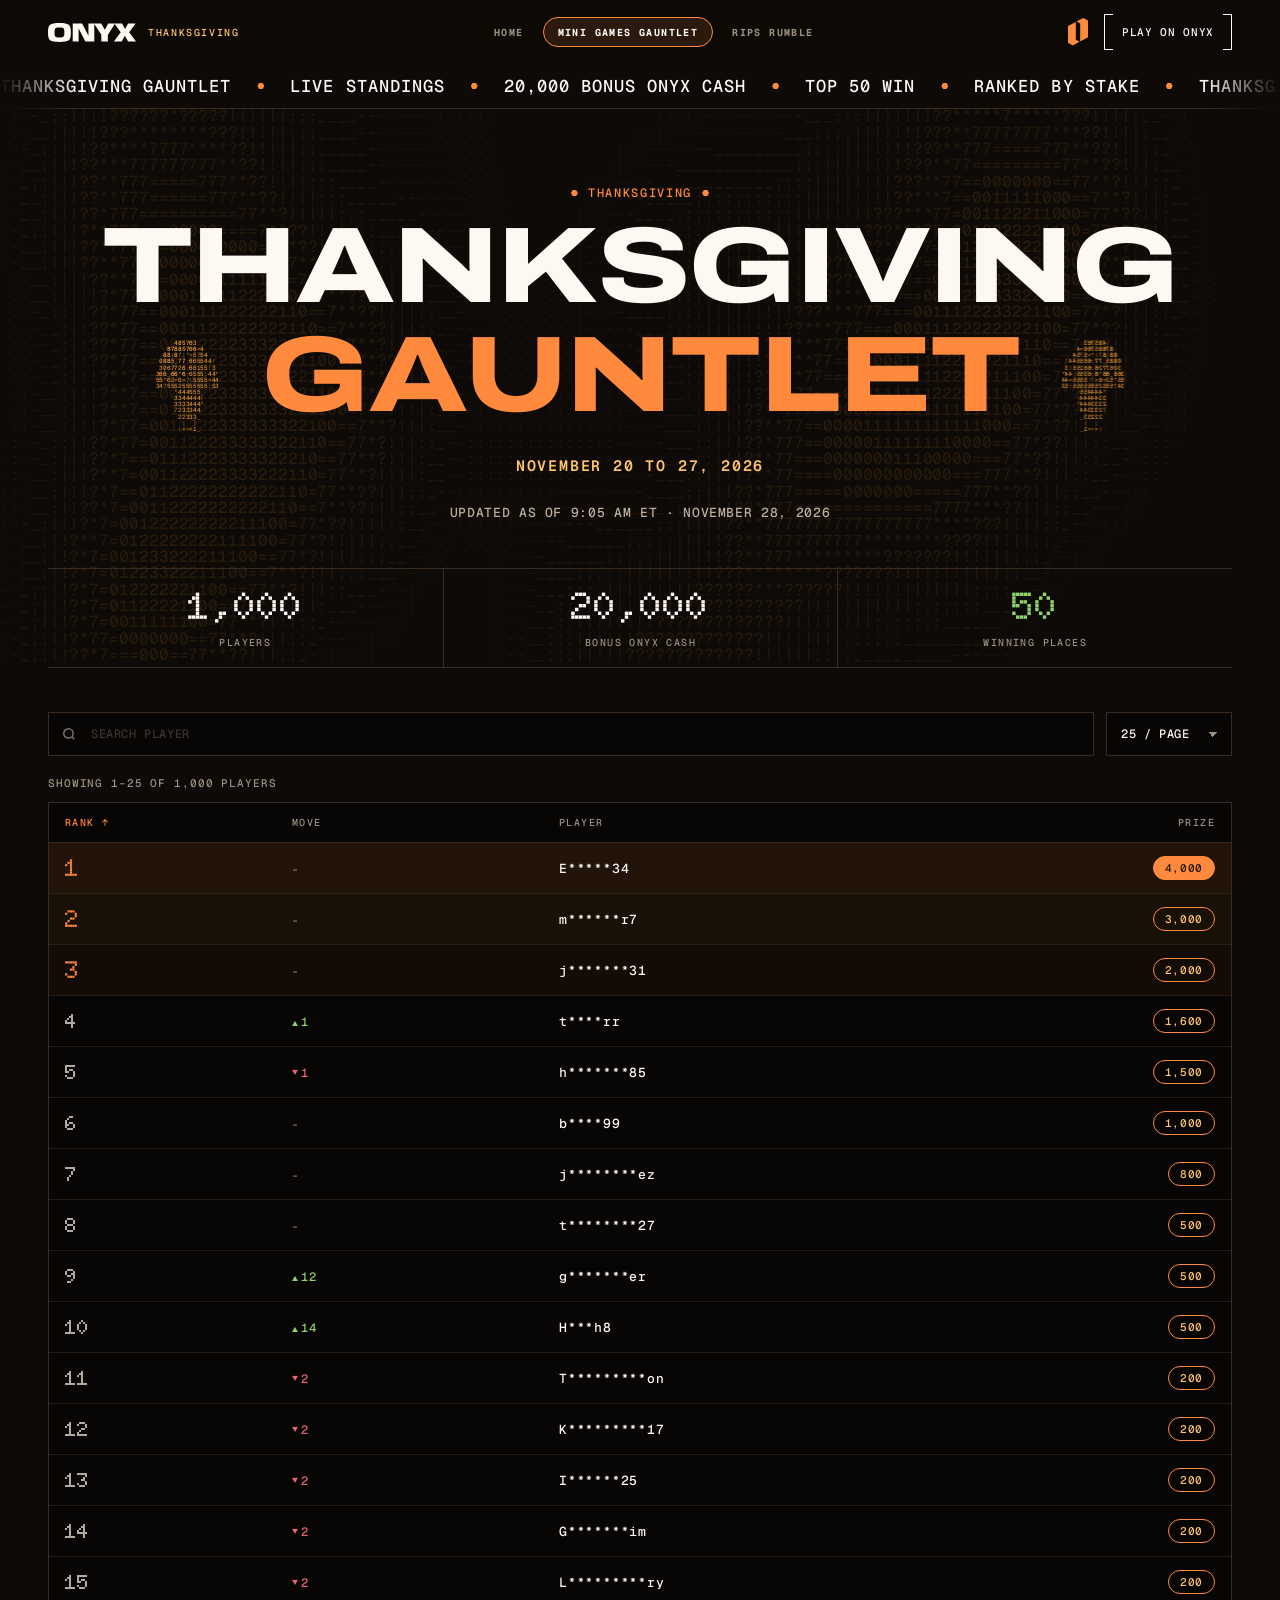
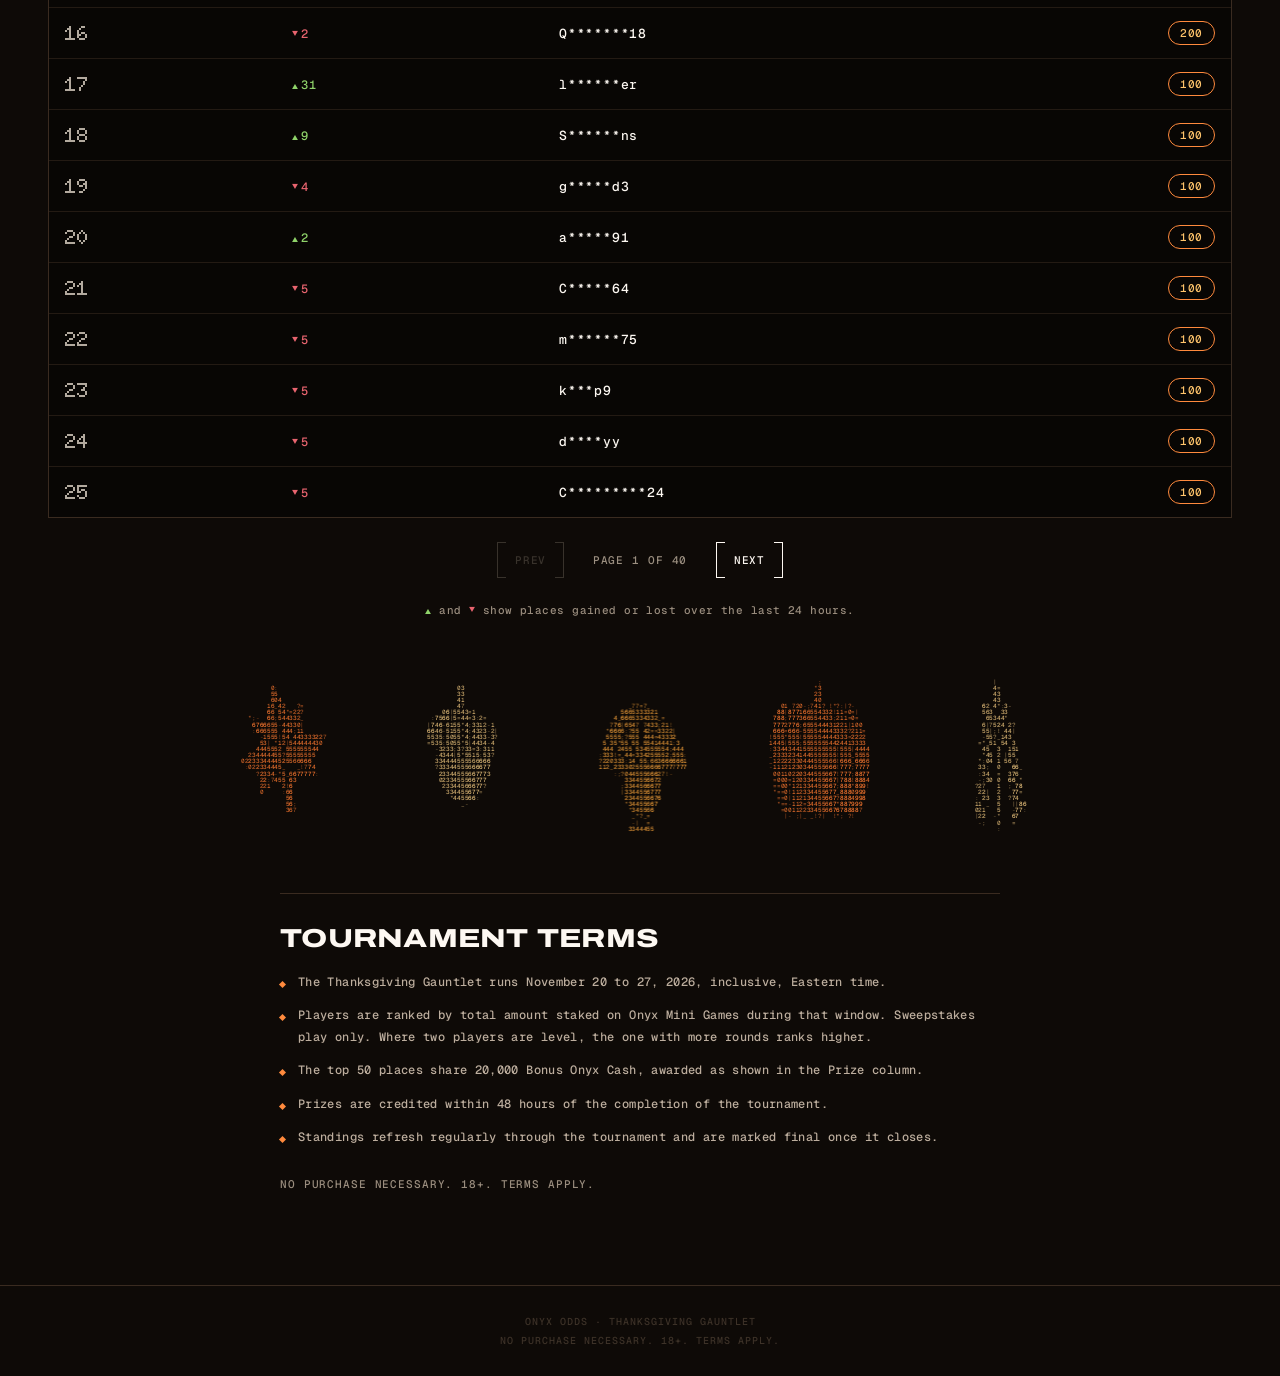
==== commit 8113c07e: "Standings 2026-11-28 09:05 EST" ====
--- a/gauntlet/index.html
+++ b/gauntlet/index.html
@@ -173,7 +173,7 @@
                 data-ox-calm=".45" data-ox-cell="6" data-ox-lens="0" aria-hidden="true"></canvas>
       </span></h1>
     <p class="hero-round">November 20 to 27, 2026</p>
-    <p class="hero-sub">Updated as of 8:02 AM ET · November 28, 2026</p>
+    <p class="hero-sub">Updated as of 9:05 AM ET · November 28, 2026</p>
   </div>
   <div class="wrap">
     <div class="stats">
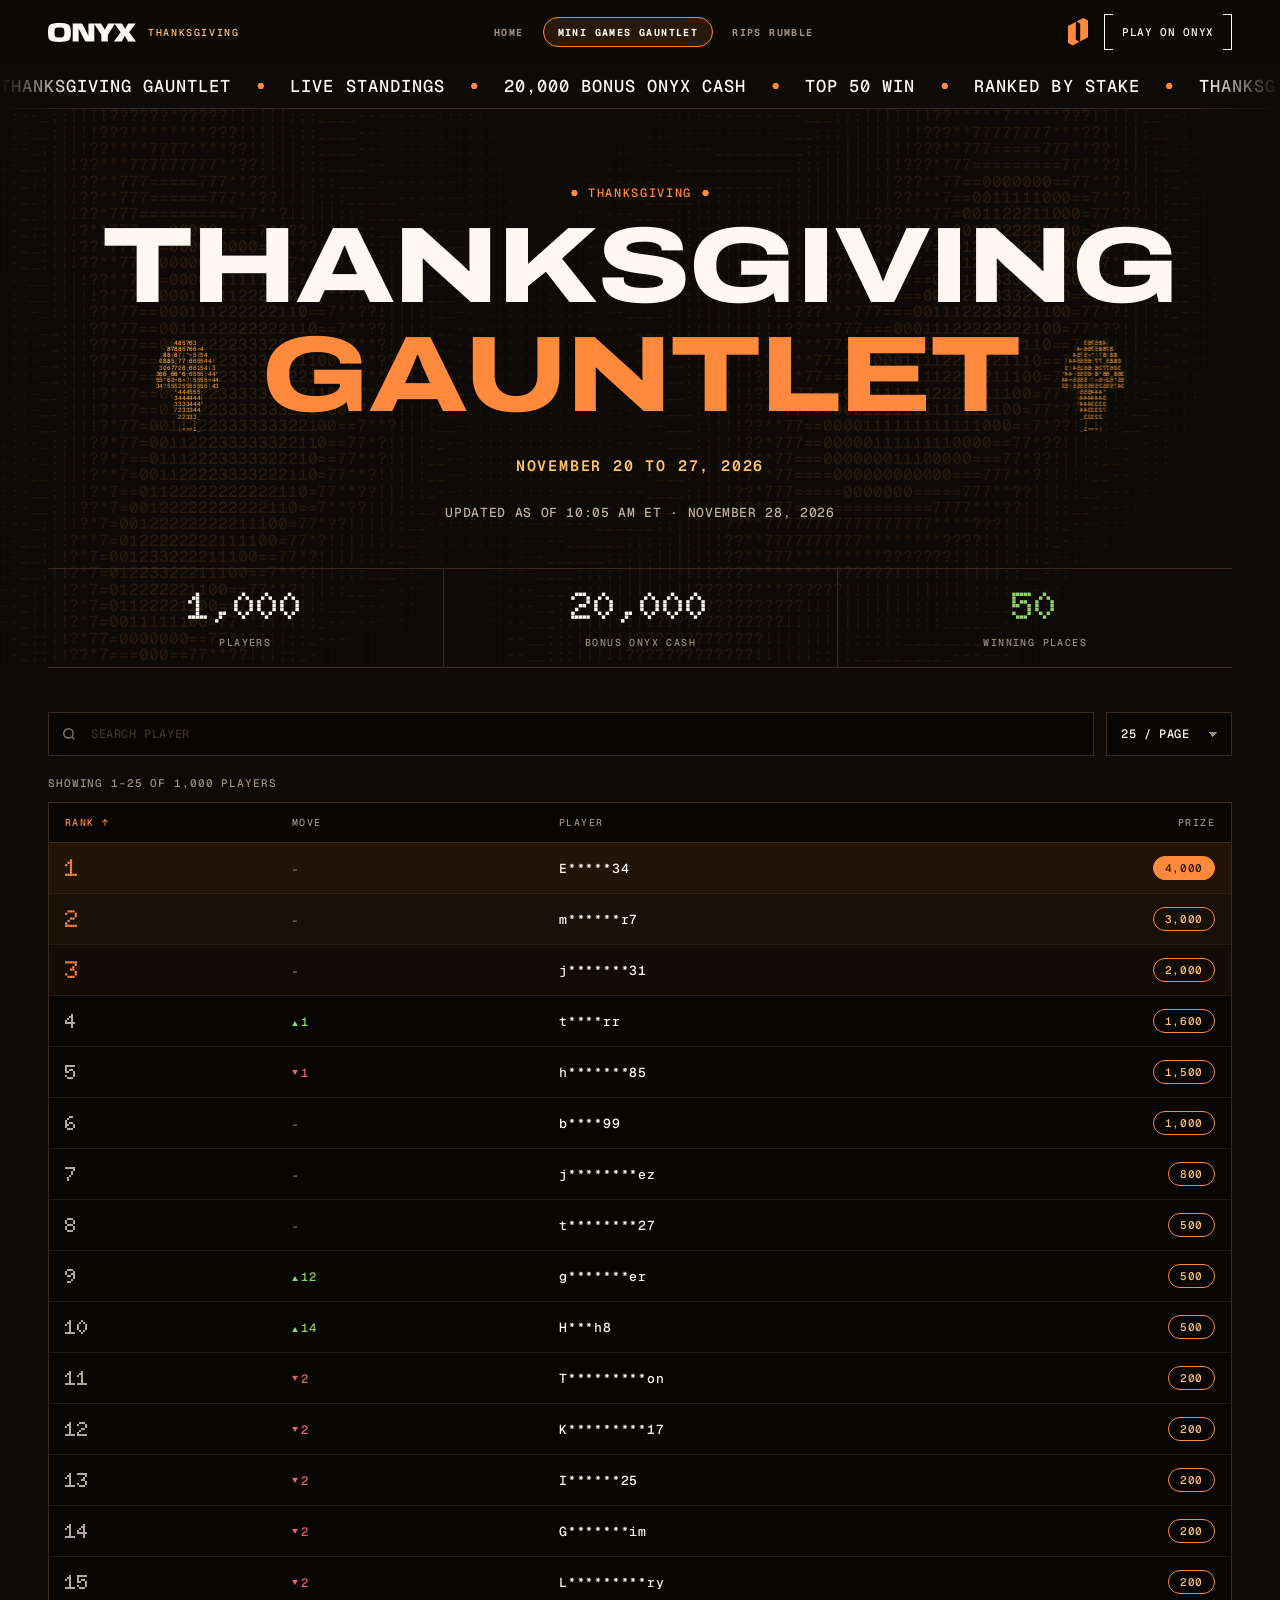
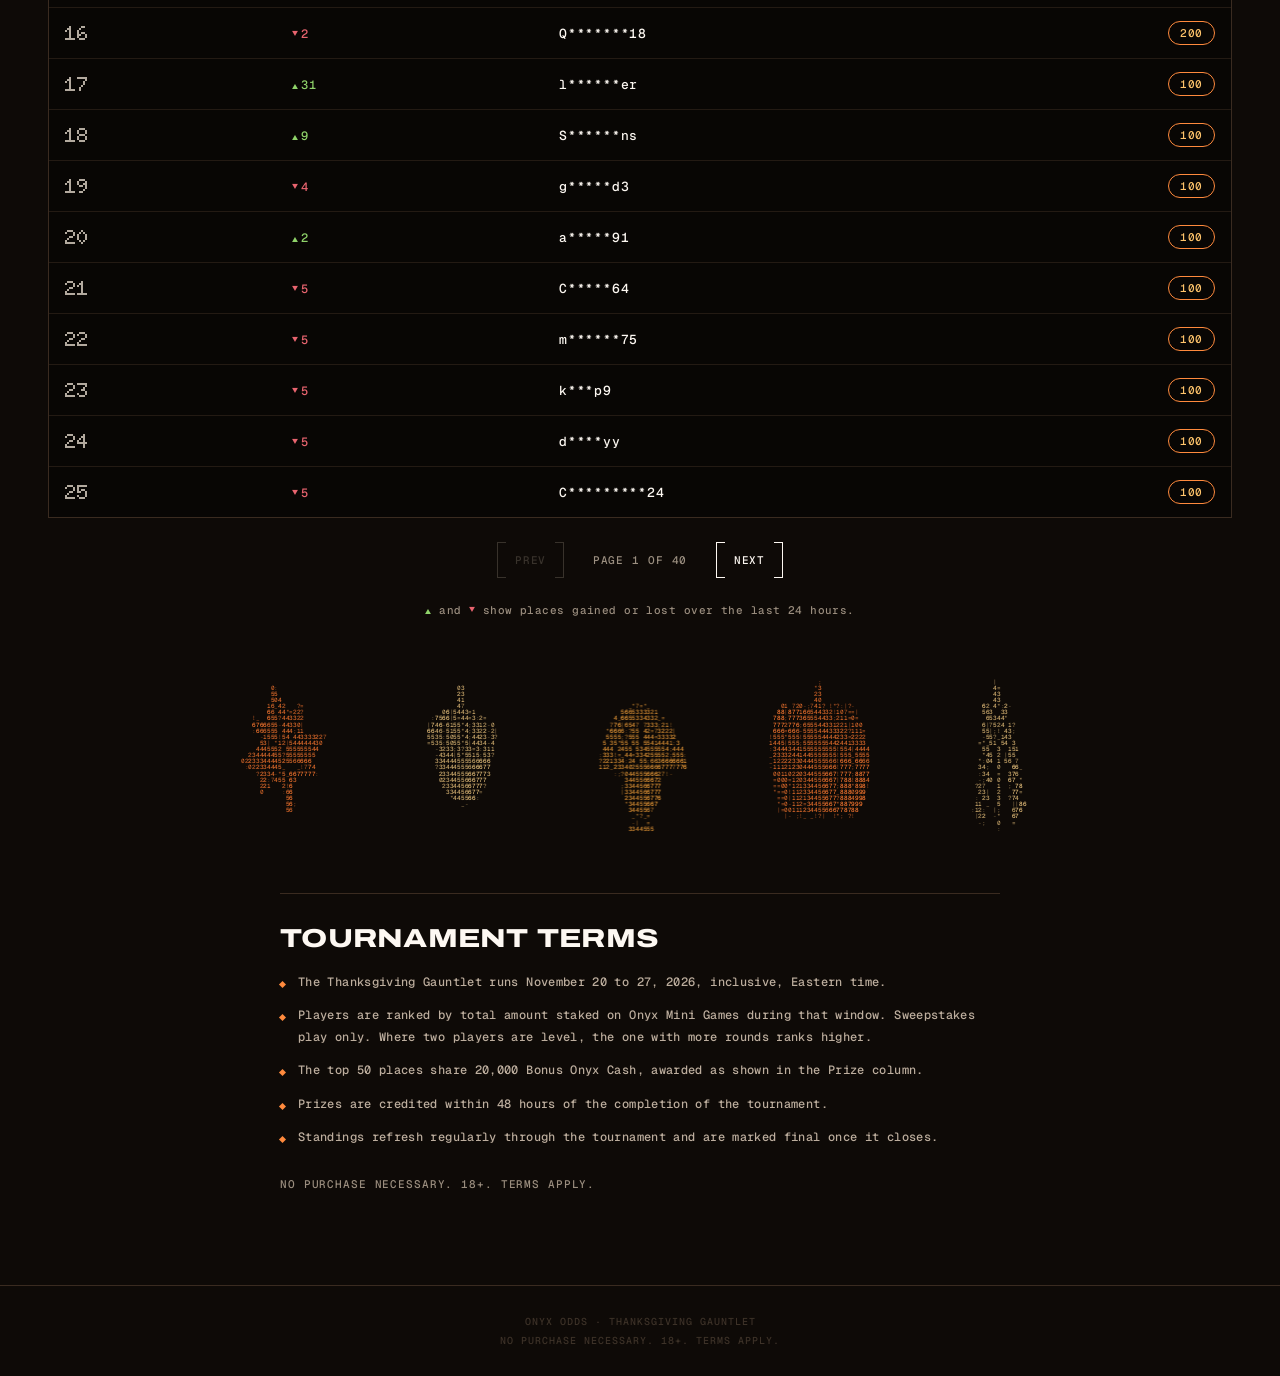
==== commit 96b50b65: "Standings 2026-11-28 10:05 EST" ====
--- a/gauntlet/index.html
+++ b/gauntlet/index.html
@@ -173,7 +173,7 @@
                 data-ox-calm=".45" data-ox-cell="6" data-ox-lens="0" aria-hidden="true"></canvas>
       </span></h1>
     <p class="hero-round">November 20 to 27, 2026</p>
-    <p class="hero-sub">Updated as of 9:05 AM ET · November 28, 2026</p>
+    <p class="hero-sub">Updated as of 10:05 AM ET · November 28, 2026</p>
   </div>
   <div class="wrap">
     <div class="stats">
